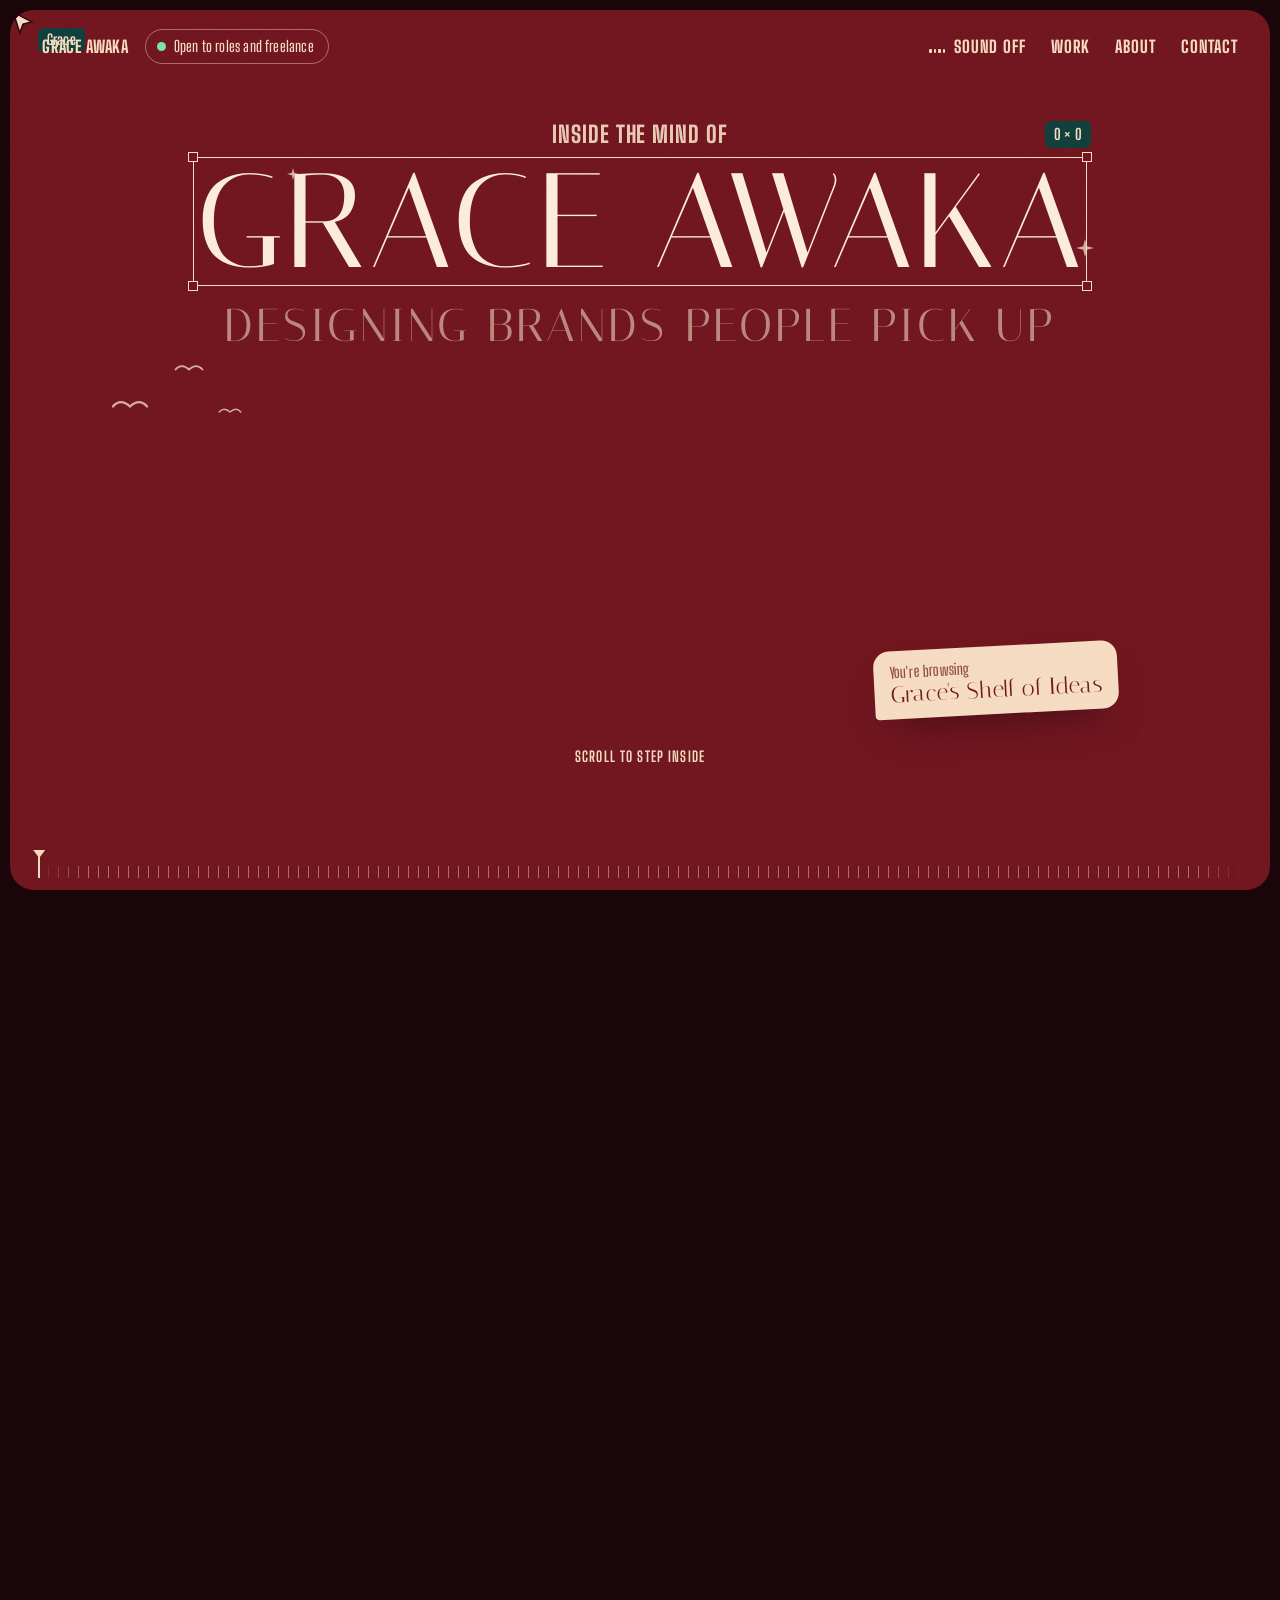
==== index.html @ bd74abb1 "Add portfolio site" ====
<!DOCTYPE html>
<html lang="en">
<head>
  <meta charset="utf-8">
  <meta name="viewport" content="width=device-width, initial-scale=1">
  <title>Inside the mind of Grace Awaka | Brand & Packaging Designer, Nairobi</title>
  <meta name="description" content="Grace Awaka is a Nairobi-based brand and communications designer making packaging, campaigns and brand systems for FMCG brands across Africa.">
  <meta property="og:title" content="Inside the mind of Grace Awaka">
  <meta property="og:description" content="Brand and packaging designer in Nairobi. Step inside.">
  <meta property="og:image" content="https://framerusercontent.com/images/nToqo86CpaT30ANDvFVBVNams.png">
  <meta name="twitter:card" content="summary_large_image">
  <meta name="theme-color" content="#6C151E">
  <link rel="icon" href="assets/favicon.svg" type="image/svg+xml">
  <link rel="preload" href="assets/fonts/italiana.woff2" as="font" type="font/woff2" crossorigin>
  <link rel="preload" href="assets/fonts/big-shoulders.woff2" as="font" type="font/woff2" crossorigin>
  <link rel="stylesheet" href="css/fonts.css">
  <link rel="stylesheet" href="css/lucid.css">
</head>
<body>
<a class="skip" href="#s-contact">Skip to contact</a>

<!-- ============ HEADER ============ -->
<header class="top" id="top">
  <div class="brand"><span class="who">Grace Awaka</span><span class="status"><i aria-hidden="true"></i>Open to roles and freelance</span></div>
  <nav class="nav" aria-label="Sections">
    <button class="sound" id="sound" aria-pressed="false" aria-label="Turn background music on">
      <span class="bars" aria-hidden="true"><i></i><i></i><i></i><i></i></span><span class="sound-label">Sound off</span>
    </button>
    <button data-go="work">Work</button>
    <button data-go="about">About</button>
    <button data-go="contact">Contact</button>
  </nav>
</header>

<!-- ============ STAGE: every scene is a layer ============ -->
<main class="stage" id="stage">

  <!-- HERO -->
  <section class="layer" id="s-hero" data-scene="hero" aria-label="Introduction">
    <div class="doodles" aria-hidden="true">
      <svg class="dd bird b1" viewBox="0 0 40 14"><path d="M2 10 Q10 1 20 10 Q30 1 38 10"/></svg>
      <svg class="dd bird b2" viewBox="0 0 40 14"><path d="M2 10 Q10 1 20 10 Q30 1 38 10"/></svg>
      <svg class="dd bird b3" viewBox="0 0 40 14"><path d="M2 10 Q10 1 20 10 Q30 1 38 10"/></svg>
      <svg class="dd star s1" viewBox="0 0 20 20"><path d="M10 0 L12 8 L20 10 L12 12 L10 20 L8 12 L0 10 L8 8Z"/></svg>
      <svg class="dd star s2" viewBox="0 0 20 20"><path d="M10 0 L12 8 L20 10 L12 12 L10 20 L8 12 L0 10 L8 8Z"/></svg>
    </div>
    <div class="hero-top">
      <p class="kicker amp">Inside the mind of</p>
      <div class="name-wrap" id="nameWrap">
        <h1 class="name"><span>Grace</span> <span>Awaka</span></h1>
        <div class="sel" aria-hidden="true"><span></span><span></span><span></span><span></span></div>
        <em class="dim" id="dim" aria-hidden="true">0 × 0</em>
      </div>
      <p class="phrase"><span>Designing brands</span> <span>people pick up</span></p>
    </div>
    <div class="me" id="me" aria-hidden="true"></div>
    <div class="cursor" id="fakeCursor" aria-hidden="true">
      <svg viewBox="0 0 24 24"><path d="M3 2 L20 11 L12 13 L9 21 Z"/></svg><b>Grace</b>
    </div>
    <div class="aisle" aria-hidden="true">
      <small>You're browsing</small><b>Grace's Shelf of Ideas</b>
    </div>
    <div class="hint" aria-hidden="true"><span>Scroll to step inside</span><span class="line"></span></div>
  </section>

  <!-- HELLO -->
  <section class="layer" id="s-hello" data-scene="hello" aria-label="Hello">
    <div class="doodles" aria-hidden="true">
      <svg class="dd sq q1" viewBox="0 0 60 20"><path d="M2 10 C12 0, 18 20, 30 10 S48 0, 58 10"/></svg>
      <svg class="dd sq q2" viewBox="0 0 60 20"><path d="M2 10 C12 0, 18 20, 30 10 S48 0, 58 10"/></svg>
      <svg class="dd star s3" viewBox="0 0 20 20"><path d="M10 0 L12 8 L20 10 L12 12 L10 20 L8 12 L0 10 L8 8Z"/></svg>
      <svg class="dd circ dc1" viewBox="0 0 20 20"><circle cx="10" cy="10" r="8"/></svg>
      <svg class="dd circ dc2" viewBox="0 0 20 20"><circle cx="10" cy="10" r="8"/></svg>
    </div>
    <h2 class="hi-line amp">Hi, I'm Grace.</h2>
    <p class="cap">Six years making brands that live on shelves and screens. Right now I'm Brand &amp; Communications Designer at HACO Industries in Nairobi, looking after Amara, Miadi, SoSoft, ACE and Ashanti-Q.</p>
  </section>

  <!-- SYSTEMS -->
  <section class="layer" id="s-systems" data-scene="systems" aria-label="What I build">
    <div class="sys">
      <p class="sys-small amp">I build</p>
      <h2 class="sys-word">brands.</h2>
      <div class="kit" aria-hidden="true">
        <div class="pack">
          <svg viewBox="0 0 160 260" class="bottle">
            <rect x="62" y="6" width="56" height="12" rx="6"/><rect x="70" y="16" width="20" height="26" rx="3"/>
            <path d="M58 40 h44 c0 14 34 18 34 46 v140 a24 24 0 0 1 -24 24 h-64 a24 24 0 0 1 -24 -24 v-140 c0 -28 34 -32 34 -46z"/>
          </svg>
          <div class="label"><em class="tag">Label / Front</em><span class="bar a"></span><span class="bar b"></span><span class="btn">Pick me up</span></div>
        </div>
        <span class="sw"></span><span class="sw"></span><span class="sw"></span><span class="sw"></span><span class="sw"></span>
      </div>
      <p class="cap">Labels become packs. Packs become shelves. Shelves become brands people trust without thinking twice.</p>
    </div>
  </section>

  <!-- BELIEFS -->
  <section class="layer" id="s-beliefs" data-scene="beliefs" aria-label="What I believe">
    <div class="bl-scene bl-a">
      <h2 class="bl-years">6+ years.</h2>
      <p class="bl-hands amp">Still curious. Still making.</p>
    </div>
    <div class="bl-scene bl-b">
      <div class="bl-inner">
        <h3 class="words">I design packs that win the shelf in three seconds.</h3>
        <p>From the first sketch on a dieline to a product in a buyer's hand. I've led renovations and launches across Amara, Miadi, SoSoft, ACE and Ashanti-Q.</p>
      </div>
    </div>
    <div class="bl-scene bl-b">
      <div class="bl-inner">
        <h3 class="words">My work lives where creative meets commerce.</h3>
        <p>A pack has to look good, pass regulatory checks, print right and sell. I like that pressure. It makes the work honest.</p>
      </div>
    </div>
    <div class="bl-scene bl-b">
      <div class="bl-inner">
        <h3 class="words">I design for the shelf and the scroll.</h3>
        <p>The same idea has to work on a bottle, a billboard and a 9:16 reel. I plan for all three from day one.</p>
      </div>
    </div>
    <div class="bl-scene bl-b">
      <div class="bl-inner">
        <h3 class="words">These days I'm also in the data.</h3>
        <p>Meta Ads, Google Analytics, Search Console. One launch passed 2.5 million views, and it taught me to design with the numbers, not after them.</p>
        <p class="bl-kick amp">I'd rather be on the shelf than in the drafts.</p>
      </div>
    </div>
    <div class="bl-scene bl-c">
      <p class="c1">I don't believe in pretty work that doesn't sell.</p>
      <p class="c2 amp">That's what I make. That's what I lead.</p>
      <p class="c3">Got a brand that needs to fly off the shelf? <button class="link" data-go="contact">Let's talk.</button></p>
    </div>
  </section>

  <!-- BASED -->
  <section class="layer" id="s-based" data-scene="based" aria-label="Based in Nairobi">
    <div class="based">
      <h2 class="based-text amp">Based in Nairobi.</h2>
      <div class="skyline" aria-hidden="true"></div>
      <div class="road" aria-hidden="true"></div>
      <div class="matatu" id="matatu" aria-hidden="true"></div>
      <p class="cap">Kenyan at heart, Nairobi by address. When I'm not designing, you'll find me chasing ocean sunrises, wandering galleries or two books deep.</p>
    </div>
  </section>

  <!-- WORK -->
  <section class="layer work" id="s-work" data-scene="work" aria-label="Selected work">
    <div class="track" id="track">
      <div class="work-head">
        <h2 class="amp">Selected work</h2>
        <p>Packs, launches and identities I've designed, shaped and shipped, for brands people buy every day.</p>
        <p class="work-more"><a href="work.html">See all projects</a></p>
      </div>
      <!-- cards are filled from js/data.js -->
    </div>
  </section>

  <!-- ABOUT -->
  <section class="layer" id="s-about" data-scene="about" aria-label="About">
    <div class="about-inner">
      <h2 class="st"><span>I care about the details</span><span>that make a brand</span><span>feel like itself.</span></h2>
      <p class="about-sub">The dielines, the colour proofs, the regulatory small print, the half-second in a launch reel. That's where trust gets built.</p>
      <dl class="facts">
        <div><dt>Now</dt><dd>Brand &amp; Communications Designer, HACO Industries Kenya</dd></div>
        <div><dt>Also</dt><dd>Freelance brand, packaging and social design</dd></div>
        <div><dt>Experience</dt><dd>6+ years across packaging, campaigns, identity and digital</dd></div>
      </dl>
      <div class="tools" id="tools"></div>
      <div class="more">
        <a class="pill" href="about.html">More about me</a>
        <a class="pill ghost" href="assets/Grace_Awaka_Resume.pdf" download>Download CV</a>
      </div>
    </div>
  </section>

  <!-- CONTACT -->
  <section class="layer" id="s-contact" data-scene="contact" aria-label="Contact">
    <div class="contact">
      <h2 class="amp">Let's make something people reach for.</h2>
      <div class="links">
        <span class="mail-wrap">
          <a id="mail" href="mailto:otsimigrace@gmail.com">otsimigrace@gmail.com</a>
          <button class="copy" id="copy" aria-label="Copy email address">Copy</button>
        </span>
        <a href="https://www.linkedin.com/in/grace-awaka-25556112a/" target="_blank" rel="noopener">LinkedIn</a>
        <a href="https://www.behance.net/Awakagrace" target="_blank" rel="noopener">Behance</a>
        <a href="https://www.instagram.com/designs_by_awaka" target="_blank" rel="noopener">Instagram</a>
        <a href="assets/Grace_Awaka_Resume.pdf" download>Resume</a>
      </div>
      <a class="pill" href="contact.html">Start a project</a>
      <p class="foot">© <span id="yr">2026</span> Grace Awaka. Designed and built in Nairobi.</p>
    </div>
  </section>
</main>

<!-- ruler / timeline -->
<div class="ruler" id="ruler" aria-hidden="true">
  <div class="ticks"></div>
  <div class="head" id="head"></div>
</div>

<div class="spacer" id="spacer" aria-hidden="true"></div>
<div class="grain" aria-hidden="true"></div>

<script src="js/data.js"></script>
<script src="js/vendor/gsap.min.js"></script>
<script src="js/vendor/ScrollTrigger.min.js"></script>
<script src="js/vendor/ScrollToPlugin.min.js"></script>
<script src="js/vendor/lenis.min.js"></script>
<script src="js/lucid.js"></script>
</body>
</html>
---- css/fonts.css ----
/* Self-hosted fonts */
@font-face { font-family: "Italiana"; src: url(../assets/fonts/italiana.woff2) format("woff2"); font-weight: 400; font-display: swap; }
@font-face { font-family: "Big Shoulders"; src: url(../assets/fonts/big-shoulders.woff2) format("woff2-variations"); font-weight: 100 900; font-display: swap; }
@font-face { font-family: "DM Mono"; src: url(../assets/fonts/dm-mono-400.woff2) format("woff2"); font-weight: 400 500; font-display: swap; }
---- css/lucid.css ----
/* ==========================================================
   Grace Awaka: "Inside the mind of" scroll journey
   Palette: Bordo #6C151E · Green #0F3D3A · Cream #F5DABF
   ========================================================== */
:root {
  --bordo: #6C151E;
  --bordo-deep: #4A0E14;
  --bordo-ink: #2A070B;
  --green: #0F3D3A;
  --green-deep: #0A2B29;
  --cream: #F5DABF;
  --cream-2: #FBEBDA;
  --frame: #1A0508;
  --fg: var(--cream);
  --bg: var(--bordo);
  --display: "Italiana", "Didot", serif;
  --ui: "Big Shoulders", "Arial Narrow", sans-serif;
  --pad: clamp(16px, 2.2vw, 32px);
  --ease: cubic-bezier(.34, 1.56, .64, 1);
}
*, *::before, *::after { box-sizing: border-box; }
html { background: var(--frame); -webkit-text-size-adjust: 100%; }
html.lenis, html.lenis body { height: auto; }
.lenis.lenis-smooth { scroll-behavior: auto !important; }
body { margin: 0; color: var(--fg); font-family: var(--ui); font-size: 1.15rem; line-height: 1.4; letter-spacing: .01em; -webkit-font-smoothing: antialiased; }
a { color: inherit; }
button { font: inherit; color: inherit; background: none; border: 0; cursor: pointer; padding: 0; }
img, svg { display: block; max-width: 100%; }
:focus-visible { outline: 3px solid var(--cream); outline-offset: 3px; border-radius: 6px; }
.skip { position: fixed; left: 1rem; top: -4rem; z-index: 300; background: var(--cream); color: var(--bordo); padding: .6rem 1rem; border-radius: 99px; font-weight: 700; }
.skip:focus { top: 1rem; }

/* ---------- stage ---------- */
.stage {
  position: fixed; inset: 10px; border-radius: 24px; overflow: hidden; background: var(--bg); color: var(--fg); z-index: 1;
  transition: none;
}
.spacer { height: 2000vh; } /* set exactly by JS */
.layer { position: absolute; inset: 0; display: flex; flex-direction: column; align-items: center; justify-content: center; padding: 7rem var(--pad) 6rem; visibility: hidden; opacity: 0; }
#s-hero { visibility: visible; opacity: 1; justify-content: flex-start; padding-top: clamp(5.5rem, 12vh, 8rem); }
.grain {
  position: fixed; inset: 10px; border-radius: 24px; z-index: 50; pointer-events: none; opacity: .22; mix-blend-mode: overlay;
  background-image: url("data:image/svg+xml,%3Csvg xmlns='http://www.w3.org/2000/svg' width='180' height='180'%3E%3Cfilter id='n'%3E%3CfeTurbulence type='fractalNoise' baseFrequency='.9' numOctaves='3' stitchTiles='stitch'/%3E%3C/filter%3E%3Crect width='100%25' height='100%25' filter='url(%23n)'/%3E%3C/svg%3E");
}

/* ---------- header ---------- */
.top { position: fixed; top: 10px; left: 10px; right: 10px; z-index: 60; display: flex; justify-content: space-between; align-items: center; padding: 1.2rem calc(var(--pad) + 4px); color: var(--fg); pointer-events: none; }
.top > * { pointer-events: auto; }
.brand { display: flex; align-items: center; gap: 1rem; }
.who { font-weight: 800; text-transform: uppercase; letter-spacing: .04em; font-size: 1.05rem; }
.status { display: inline-flex; align-items: center; gap: .5rem; border: 1.5px solid color-mix(in srgb, currentColor 45%, transparent); border-radius: 99px; padding: .35rem .9rem .35rem .7rem; font-weight: 600; font-size: .95rem; }
.status i { width: 9px; height: 9px; border-radius: 50%; background: #7BE3A5; box-shadow: 0 0 0 0 rgba(123,227,165,.7); animation: ping 2.2s infinite; }
@keyframes ping { 70% { box-shadow: 0 0 0 9px rgba(123,227,165,0); } 100% { box-shadow: 0 0 0 0 rgba(123,227,165,0); } }
.nav { display: flex; align-items: center; gap: clamp(.9rem, 2vw, 2rem); }
.nav button { font-weight: 800; text-transform: uppercase; letter-spacing: .05em; font-size: 1.05rem; position: relative; }
.nav button[data-go]::after { content: ""; position: absolute; left: 0; right: 0; bottom: -3px; height: 2px; background: currentColor; transform: scaleX(0); transform-origin: right; transition: transform .35s; }
.nav button[data-go]:hover::after { transform: scaleX(1); transform-origin: left; }
.sound { display: inline-flex; align-items: center; gap: .55rem; }
.bars { display: inline-flex; align-items: flex-end; gap: 2px; height: 14px; }
.bars i { width: 2.5px; height: 4px; background: currentColor; border-radius: 1px; }
.sound[aria-pressed="true"] .bars i { animation: eq 1s ease-in-out infinite alternate; }
.bars i:nth-child(2) { animation-delay: -.3s !important; } .bars i:nth-child(3) { animation-delay: -.6s !important; } .bars i:nth-child(4) { animation-delay: -.15s !important; }
@keyframes eq { from { height: 3px; } to { height: 14px; } }

/* ---------- playful type ("amp") ---------- */
.amp .w { display: inline-block; white-space: nowrap; }
.amp .ch { display: inline-block; }
.amp .ch.s { transform: translateY(.06em) scale(.78); }
.amp .ch.u { transform: translateY(-.14em) rotate(-4deg); }
.amp .ch.i { font-style: italic; transform: skewX(-8deg); }

/* ---------- doodles ---------- */
.doodles { position: absolute; inset: 0; pointer-events: none; }
.dd { position: absolute; fill: none; stroke: currentColor; stroke-width: 2.4; stroke-linecap: round; opacity: .75; }
.dd.star { fill: currentColor; stroke: none; width: 18px; }
.dd.bird { width: 38px; } .dd.sq { width: 70px; } .dd.circ { width: 16px; }
.b1 { left: 8%; top: 44%; } .b2 { left: 13%; top: 40%; width: 30px !important; } .b3 { left: 16.5%; top: 45%; width: 24px !important; }
.s1 { right: 14%; top: 26%; } .s2 { left: 22%; top: 18%; width: 12px !important; }
.q1 { left: 12%; top: 22%; } .q2 { right: 10%; bottom: 24%; transform: rotate(160deg); }
.s3 { right: 22%; top: 18%; } .dc1 { left: 20%; bottom: 22%; } .dc2 { right: 18%; top: 40%; width: 10px !important; }

/* ---------- HERO ---------- */
.hero-top { text-align: center; position: relative; z-index: 3; display: flex; flex-direction: column; align-items: center; }
.kicker { font-family: var(--ui); font-weight: 800; text-transform: uppercase; font-size: clamp(1.1rem, 1.8vw, 1.7rem); letter-spacing: .04em; margin: 0 0 .4rem; color: var(--cream); opacity: .9; }
.name-wrap { position: relative; padding: .05em .12em; }
.name { margin: 0; font-family: var(--display); font-weight: 400; font-size: clamp(3.6rem, 10.5vw, 11rem); line-height: .95; letter-spacing: .02em; text-transform: uppercase; color: var(--cream-2); white-space: nowrap; }
.sel { position: absolute; inset: 0; border: 1.5px solid var(--cream); pointer-events: none; }
.sel span { position: absolute; width: 10px; height: 10px; background: var(--bordo); border: 1.5px solid var(--cream); }
.sel span:nth-child(1) { left: -6px; top: -6px; } .sel span:nth-child(2) { right: -6px; top: -6px; }
.sel span:nth-child(3) { left: -6px; bottom: -6px; } .sel span:nth-child(4) { right: -6px; bottom: -6px; }
.dim { position: absolute; right: -4px; top: -2.2rem; font-style: normal; font-family: var(--ui); font-weight: 700; font-size: .95rem; background: var(--green); color: var(--cream); padding: .15rem .55rem; border-radius: 6px; white-space: nowrap; font-variant-numeric: tabular-nums; }
.phrase { margin: .5rem 0 0; font-family: var(--display); text-transform: uppercase; font-size: clamp(1.6rem, 3.6vw, 3.4rem); letter-spacing: .06em; color: var(--cream); opacity: .55; display: flex; gap: .4em; flex-wrap: wrap; justify-content: center; }
.me { position: absolute; left: 50%; bottom: -7%; width: min(64vh, 620px); transform: translateX(-50%); z-index: 2; }
.me svg { width: 100%; height: auto; overflow: visible; }
.me .eye .pupil { transition: transform .12s linear; }
.cursor { position: absolute; left: 0; top: 0; z-index: 6; pointer-events: none; display: flex; align-items: flex-start; gap: 2px; color: var(--cream); }
.cursor svg { width: 26px; height: 26px; fill: var(--cream); stroke: var(--bordo-ink); stroke-width: 1.4; }
.cursor b { margin-top: 18px; background: var(--green); color: var(--cream); font-size: .9rem; padding: .1rem .55rem; border-radius: 5px 5px 5px 0; }
.aisle { position: absolute; left: calc(50% + min(26vh, 250px)); bottom: 20%; z-index: 4; display: flex; flex-direction: column; background: var(--cream); color: var(--bordo); padding: .7rem 1rem .8rem; border-radius: 16px 16px 16px 4px; transform: rotate(-3deg); box-shadow: 0 20px 40px -20px rgba(0,0,0,.5); }
.aisle small { font-weight: 600; font-size: .95rem; opacity: .75; }
.aisle b { font-family: var(--display); font-weight: 400; font-size: clamp(1.2rem, 1.8vw, 1.7rem); line-height: 1; }
.hint { position: absolute; left: 50%; bottom: 4.6rem; transform: translateX(-50%); z-index: 5; display: flex; flex-direction: column; align-items: center; gap: .6rem; font-weight: 700; text-transform: uppercase; letter-spacing: .08em; font-size: .9rem; }
.hint .line { width: 2px; height: 40px; background: linear-gradient(var(--cream), transparent); animation: drip 1.8s ease-in-out infinite; transform-origin: top; }
@keyframes drip { 0% { transform: scaleY(0); } 50% { transform: scaleY(1); } 100% { transform: scaleY(1); opacity: 0; } }

/* ---------- HELLO ---------- */
.hi-line { font-family: var(--display); font-weight: 400; font-size: clamp(3.4rem, 11vw, 11.5rem); line-height: 1; margin: 0; text-align: center; color: var(--cream-2); }
.cap { max-width: 46ch; text-align: center; font-size: clamp(1.15rem, 1.5vw, 1.4rem); font-weight: 500; line-height: 1.45; margin: 1.6rem auto 0; opacity: .9; }

/* ---------- SYSTEMS ---------- */
.sys { display: grid; grid-template-columns: auto auto; grid-template-areas: "small kit" "word kit" "cap cap"; align-items: end; column-gap: clamp(2rem, 6vw, 6rem); }
.sys-small { grid-area: small; font-family: var(--ui); font-weight: 800; font-size: clamp(2rem, 4.4vw, 4.4rem); text-transform: uppercase; margin: 0; }
.sys-word { grid-area: word; font-family: var(--display); font-weight: 400; font-size: clamp(4rem, 13vw, 13rem); line-height: .9; margin: 0; }
.kit { grid-area: kit; position: relative; width: clamp(220px, 24vw, 340px); aspect-ratio: 3 / 4; }
.pack { position: absolute; inset: 0 10% 0 0; }
.bottle { width: 100%; height: 100%; }
.bottle rect { fill: var(--bordo-ink); }
.bottle path { fill: var(--bordo); stroke: var(--bordo-ink); stroke-width: 3; }
.label { position: absolute; left: 14%; right: 14%; top: 46%; height: 34%; background: var(--cream); border: 1.5px dashed var(--bordo); border-radius: 8px; padding: .7rem; display: flex; flex-direction: column; gap: .4rem; }
.label .tag { position: absolute; top: -1.6rem; left: -2px; font-style: normal; font-size: .8rem; font-weight: 700; color: var(--cream); background: var(--green); padding: .05rem .45rem; border-radius: 4px; white-space: nowrap; }
.label .bar { height: 8px; border-radius: 4px; background: var(--bordo); }
.label .bar.a { width: 80%; } .label .bar.b { width: 55%; opacity: .5; }
.label .btn { margin-top: auto; align-self: flex-start; background: var(--green); color: var(--cream); font-size: .8rem; font-weight: 700; padding: .25rem .65rem; border-radius: 99px; }
.sw { position: absolute; width: 38px; height: 38px; border-radius: 50%; right: 0; border: 2px solid var(--bordo-ink); }
.sw:nth-of-type(1) { top: 4%; background: var(--bordo); } .sw:nth-of-type(2) { top: 20%; background: var(--green); } .sw:nth-of-type(3) { top: 36%; background: var(--cream); }
.sw:nth-of-type(4) { top: 52%; background: #B8484F; } .sw:nth-of-type(5) { top: 68%; background: #2F6B62; }
.sys .cap { grid-area: cap; color: var(--bordo); }
#s-systems { color: var(--bordo); }

/* ---------- BELIEFS ---------- */
.bl-scene { position: absolute; inset: 0; display: flex; flex-direction: column; align-items: center; justify-content: center; padding: 7rem var(--pad) 6rem; text-align: center; opacity: 0; visibility: hidden; }
.bl-years { font-family: var(--display); font-weight: 400; font-size: clamp(4.4rem, 16vw, 16rem); line-height: .9; margin: 0; color: var(--cream-2); }
.bl-hands { font-weight: 800; text-transform: uppercase; font-size: clamp(1.6rem, 3.4vw, 3.2rem); margin: 1rem 0 0; }
.bl-inner { max-width: 980px; }
.bl-inner h3 { font-family: var(--display); font-weight: 400; font-size: clamp(2.4rem, 5.8vw, 5.6rem); line-height: 1.02; margin: 0; }
.bl-inner h3 .wd { display: inline-block; opacity: .15; transition: opacity .3s; margin-right: .22em; }
.bl-inner h3 .wd.on { opacity: 1; }
.bl-inner p { max-width: 48ch; margin: 1.6rem auto 0; font-size: clamp(1.15rem, 1.5vw, 1.4rem); font-weight: 500; opacity: .85; }
.bl-inner .bl-kick { font-weight: 800; text-transform: uppercase; font-size: clamp(1.3rem, 2.4vw, 2.2rem); opacity: 1; max-width: none; }
.bl-c .c1 { font-weight: 700; font-size: clamp(1.3rem, 2.2vw, 2rem); text-transform: uppercase; letter-spacing: .03em; margin: 0; opacity: .85; }
.bl-c .c2 { width: 100%; max-width: 1150px; font-family: var(--display); font-size: clamp(2.8rem, 7.4vw, 7.4rem); line-height: 1; margin: 1.2rem 0; color: var(--cream-2); }
.bl-c .c3 { margin: 0; font-size: 1.3rem; font-weight: 600; }
.link { text-decoration: underline; text-underline-offset: 5px; font-weight: 800; }

/* ---------- BASED ---------- */
.based { width: 100%; height: 100%; position: relative; display: flex; flex-direction: column; align-items: center; justify-content: center; }
.based-text { font-family: var(--display); font-weight: 400; font-size: clamp(3.2rem, 10vw, 10rem); line-height: 1; margin: 0 0 30vh; text-align: center; color: var(--cream-2); position: relative; z-index: 2; }
.skyline { position: absolute; left: 0; right: 0; bottom: 31%; height: 26%; opacity: .25; background: var(--cream);
  -webkit-mask: url("data:image/svg+xml,%3Csvg xmlns='http://www.w3.org/2000/svg' viewBox='0 0 1200 200' preserveAspectRatio='none'%3E%3Cpath d='M0 200V150h60v-30h40v30h50V90h30V60h20v30h30v110h40V120h60v80h30V40l20-30 20 30v160h40V100h50v100h40V130h30v-20h40v20h30v70h50V80h20V50h30v30h20v120h40v-60h60v60h50V110h30V70h40v130h30v-50h50v50h60v-80h40v80h70z'/%3E%3C/svg%3E") bottom / 100% 100% no-repeat;
          mask: url("data:image/svg+xml,%3Csvg xmlns='http://www.w3.org/2000/svg' viewBox='0 0 1200 200' preserveAspectRatio='none'%3E%3Cpath d='M0 200V150h60v-30h40v30h50V90h30V60h20v30h30v110h40V120h60v80h30V40l20-30 20 30v160h40V100h50v100h40V130h30v-20h40v20h30v70h50V80h20V50h30v30h20v120h40v-60h60v60h50V110h30V70h40v130h30v-50h50v50h60v-80h40v80h70z'/%3E%3C/svg%3E") bottom / 100% 100% no-repeat; }
.road { position: absolute; left: 0; right: 0; bottom: 24%; height: 7%; background: var(--green-deep); border-top: 3px solid var(--cream); }
.road::after { content: ""; position: absolute; left: 0; right: 0; top: 50%; height: 3px; background: repeating-linear-gradient(90deg, var(--cream) 0 40px, transparent 40px 80px); opacity: .6; }
.matatu { position: absolute; bottom: calc(24% + 7% - 14px); left: 0; width: clamp(220px, 24vw, 340px); z-index: 3; }
.based .cap { position: absolute; bottom: 9%; left: 50%; transform: translateX(-50%); margin: 0; width: min(46ch, 90%); }

/* ---------- WORK ---------- */
#s-work { color: var(--bordo); justify-content: center; align-items: flex-start; padding-left: 0; padding-right: 0; }
.track { display: flex; gap: clamp(1.4rem, 3vw, 3rem); align-items: stretch; padding: 0 var(--pad) 0 clamp(2rem, 6vw, 6rem); will-change: transform; }
.work-head { flex: 0 0 clamp(280px, 30vw, 440px); display: flex; flex-direction: column; justify-content: center; }
.work-head h2 { font-family: var(--display); font-weight: 400; font-size: clamp(3rem, 7vw, 6.6rem); line-height: .95; margin: 0; }
.work-head p { font-size: 1.3rem; font-weight: 500; margin: 1.2rem 0 0; max-width: 28ch; }
.work-more a { font-weight: 800; text-transform: uppercase; letter-spacing: .05em; text-underline-offset: 5px; }
.proj { flex: 0 0 clamp(300px, 30vw, 460px); text-decoration: none; display: flex; flex-direction: column; gap: .8rem; }
.proj .label2 { display: flex; justify-content: space-between; align-items: baseline; gap: 1rem; font-weight: 800; text-transform: uppercase; letter-spacing: .03em; font-size: 1.05rem; border-bottom: 2px solid currentColor; padding-bottom: .5rem; }
.proj .label2 em { font-style: normal; font-weight: 600; opacity: .7; text-transform: none; }
.proj .cover { aspect-ratio: 4 / 3; border-radius: 18px; overflow: hidden; background: var(--c, var(--bordo)); position: relative; }
.proj .cover img { width: 100%; height: 100%; object-fit: cover; transition: transform .8s cubic-bezier(.16,1,.3,1); }
.proj:hover .cover img { transform: scale(1.06); }
.proj .ph { position: absolute; inset: 0; display: grid; place-items: center; font-family: var(--display); font-size: 2.2rem; color: var(--cream); }
.proj h3 { font-family: var(--display); font-weight: 400; font-size: clamp(1.6rem, 2.2vw, 2.1rem); line-height: 1.05; margin: .2rem 0 0; }
.proj p { margin: 0; font-weight: 500; opacity: .8; font-size: 1.08rem; }

/* ---------- ABOUT ---------- */
.about-inner { max-width: 1000px; text-align: center; display: flex; flex-direction: column; align-items: center; }
.st { font-family: var(--display); font-weight: 400; font-size: clamp(2.4rem, 5.6vw, 5.4rem); line-height: 1.02; margin: 0; }
.st span { display: block; }
.about-sub { max-width: 52ch; font-size: 1.25rem; font-weight: 500; margin: 1.4rem 0 2rem; opacity: .9; }
.facts { display: grid; grid-template-columns: repeat(3, 1fr); gap: 1rem; margin: 0 0 1.8rem; width: 100%; text-align: left; }
.facts div { border-top: 2px solid currentColor; padding-top: .7rem; }
.facts dt { font-weight: 800; text-transform: uppercase; letter-spacing: .05em; font-size: .95rem; opacity: .75; }
.facts dd { margin: .2rem 0 0; font-weight: 600; font-size: 1.15rem; }
.tools { display: flex; flex-wrap: wrap; gap: .45rem; justify-content: center; margin-bottom: 1.8rem; }
.tools span { border: 1.5px solid currentColor; border-radius: 99px; padding: .25rem .8rem; font-weight: 700; font-size: 1rem; transition: background .2s, color .2s; }
.tools span:hover { background: var(--cream); color: var(--bordo); }
.more { display: flex; gap: .8rem; flex-wrap: wrap; justify-content: center; }
.pill { display: inline-flex; align-items: center; gap: .5rem; background: var(--cream); color: var(--bordo); text-decoration: none; font-weight: 800; text-transform: uppercase; letter-spacing: .05em; padding: .9rem 1.5rem; border-radius: 99px; transition: transform .35s var(--ease); }
.pill:hover { transform: translateY(-3px) rotate(-2deg); }
.pill.ghost { background: transparent; color: var(--cream); box-shadow: inset 0 0 0 2px var(--cream); }

/* ---------- CONTACT ---------- */
.contact { text-align: center; display: flex; flex-direction: column; align-items: center; gap: 2rem; }
.contact h2 { width: 100%; font-family: var(--display); font-weight: 400; font-size: clamp(3rem, 8.4vw, 8.4rem); line-height: .98; margin: 0; max-width: 14ch; color: var(--cream-2); }
.links { display: flex; flex-wrap: wrap; gap: .6rem 1.6rem; justify-content: center; align-items: center; font-weight: 800; text-transform: uppercase; letter-spacing: .05em; font-size: 1.15rem; }
.links a { text-underline-offset: 5px; }
.links a:hover { color: #fff; }
.mail-wrap { display: inline-flex; gap: .6rem; align-items: center; text-transform: none; letter-spacing: 0; font-size: 1.4rem; }
.copy { border: 1.5px solid currentColor; border-radius: 99px; padding: .15rem .7rem; font-weight: 700; font-size: .9rem; text-transform: uppercase; }
.copy.done { background: var(--cream); color: var(--bordo); }
.foot { margin: 0; opacity: .6; font-weight: 500; }

/* ---------- ruler ---------- */
.ruler { position: fixed; left: calc(10px + var(--pad)); right: calc(10px + var(--pad)); bottom: 22px; height: 44px; z-index: 55; color: var(--fg); }
.ruler .ticks { position: absolute; left: 0; right: 0; bottom: 0; height: 12px; background: repeating-linear-gradient(90deg, currentColor 0 1px, transparent 1px 10px); opacity: .45;
  -webkit-mask: linear-gradient(90deg, transparent, #000 4%, #000 96%, transparent); mask: linear-gradient(90deg, transparent, #000 4%, #000 96%, transparent); }
.ruler .head { position: absolute; bottom: 0; width: 2px; height: 22px; background: currentColor; left: 0; }
.ruler .head::before { content: ""; position: absolute; top: -6px; left: -5px; width: 12px; height: 8px; background: currentColor; clip-path: polygon(0 0, 100% 0, 50% 100%); }
.ruler button { position: absolute; bottom: 16px; transform: translateX(-50%); font-weight: 800; text-transform: uppercase; letter-spacing: .06em; font-size: .78rem; opacity: .65; transition: opacity .2s; white-space: nowrap; }
.ruler button:hover, .ruler button.on { opacity: 1; }

/* ---------- small screens / reduced motion: simple stacked flow ---------- */
html.flow .stage { position: relative; inset: auto; border-radius: 0; overflow: visible; background: none; }
html.flow .spacer, html.flow .ruler { display: none; }
html.flow .grain { position: fixed; inset: 0; border-radius: 0; }
html.flow .layer { position: relative; inset: auto; visibility: visible; opacity: 1; min-height: 100svh; background: var(--lbg); color: var(--lfg); overflow-x: hidden; }
html.flow body { overflow-x: hidden; }
html.flow .bl-scene { position: relative; inset: auto; visibility: visible; opacity: 1; min-height: 70svh; }
html.flow .bl-inner h3 .wd { opacity: 1; }
html.flow #s-work { overflow-x: auto; scroll-snap-type: x mandatory; align-items: center; }
html.flow .proj, html.flow .work-head { scroll-snap-align: start; }
html.flow .top { position: absolute; top: 0; left: 0; right: 0; }
html.flow .me { position: relative; left: auto; bottom: auto; transform: none; width: min(92vw, 460px); margin: 2rem auto -7rem; }
html.flow #s-hero { overflow: hidden; }
html.flow .aisle { position: relative; left: auto; bottom: auto; margin: 0 auto; z-index: 7; }
html.flow .hint, html.flow .cursor { display: none; }
html.flow .reveal { opacity: 0; transform: translateY(30px); transition: opacity .8s, transform .8s; }
html.flow .reveal.in { opacity: 1; transform: none; }
html.flow .matatu { animation: drive 7s linear infinite; }
@keyframes drive { from { left: -40%; } to { left: 110%; } }
html.flow .based { min-height: 80svh; }
html.flow .receipt { display: none; }

@media (max-width: 820px) {
  .status { display: none; }
  .nav button[data-go] { display: none; }
  .sys { grid-template-columns: 1fr; grid-template-areas: "small" "word" "kit" "cap"; justify-items: center; text-align: center; }
  .kit { margin-top: 2rem; }
  .facts { grid-template-columns: 1fr; }
  .work-head { flex-basis: 78vw; }
  .proj { flex-basis: 78vw; }
  .name { font-size: 12.5vw; }
  .phrase { font-size: 1.3rem; }
  .dim { top: -1.9rem; font-size: .8rem; }
}
@media (prefers-reduced-motion: reduce) {
  *, *::before, *::after { animation-duration: .001ms !important; animation-iteration-count: 1 !important; transition-duration: .001ms !important; }
}
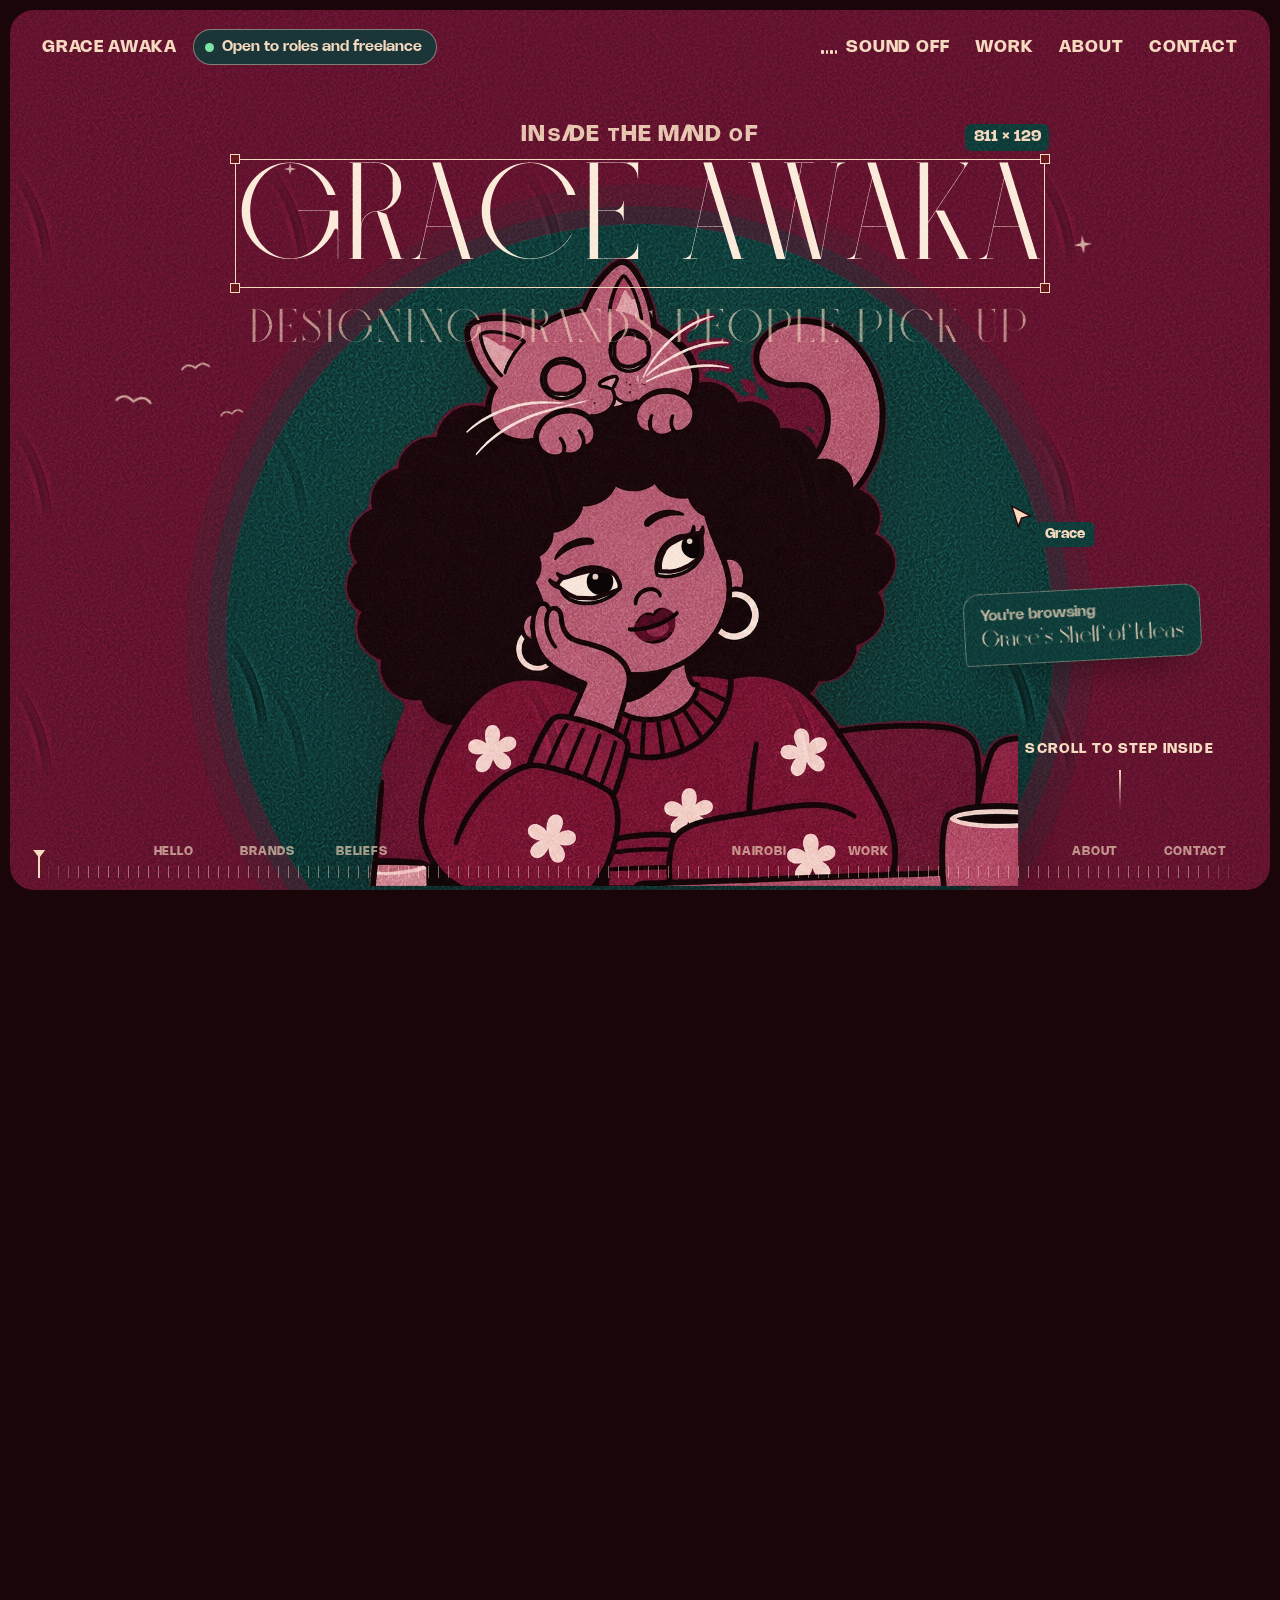
==== commit 3a892a02: "Character cutout, moving eyes, grain, Bigilla + Nohemi fonts" ====
--- a/index.html
+++ b/index.html
@@ -11,8 +11,8 @@
   <meta name="twitter:card" content="summary_large_image">
   <meta name="theme-color" content="#6C151E">
   <link rel="icon" href="assets/favicon.svg" type="image/svg+xml">
-  <link rel="preload" href="assets/fonts/italiana.woff2" as="font" type="font/woff2" crossorigin>
-  <link rel="preload" href="assets/fonts/big-shoulders.woff2" as="font" type="font/woff2" crossorigin>
+  <link rel="preload" href="assets/fonts/Bigilla.otf" as="font" type="font/otf" crossorigin>
+  <link rel="preload" href="assets/fonts/Nohemi-Regular.woff2" as="font" type="font/woff2" crossorigin>
   <link rel="stylesheet" href="css/fonts.css">
   <link rel="stylesheet" href="css/lucid.css">
 </head>
@@ -53,7 +53,8 @@
       </div>
       <p class="phrase"><span>Designing brands</span> <span>people pick up</span></p>
     </div>
-    <div class="me" id="me" aria-hidden="true"></div>
+    <div class="halo" aria-hidden="true"></div>
+    <div class="me" id="me"></div>
     <div class="cursor" id="fakeCursor" aria-hidden="true">
       <svg viewBox="0 0 24 24"><path d="M3 2 L20 11 L12 13 L9 21 Z"/></svg><b>Grace</b>
     </div>
@@ -73,6 +74,7 @@
       <svg class="dd circ dc2" viewBox="0 0 20 20"><circle cx="10" cy="10" r="8"/></svg>
     </div>
     <h2 class="hi-line amp">Hi, I'm Grace.</h2>
+    <div class="band" aria-hidden="true"><div class="band-track"><span>Amara</span><span>Miadi</span><span>SoSoft</span><span>ACE</span><span>Ashanti-Q</span><span>HACO</span><span>Amara</span><span>Miadi</span><span>SoSoft</span><span>ACE</span><span>Ashanti-Q</span><span>HACO</span></div></div>
     <p class="cap">Six years making brands that live on shelves and screens. Right now I'm Brand &amp; Communications Designer at HACO Industries in Nairobi, looking after Amara, Miadi, SoSoft, ACE and Ashanti-Q.</p>
   </section>
 
@@ -202,6 +204,7 @@
 
 <div class="spacer" id="spacer" aria-hidden="true"></div>
 <div class="grain" aria-hidden="true"></div>
+<div class="view-bubble" id="viewBubble" aria-hidden="true">View<br>case</div>
 
 <script src="js/data.js"></script>
 <script src="js/vendor/gsap.min.js"></script>
--- a/css/fonts.css
+++ b/css/fonts.css
@@ -1,4 +1,12 @@
-/* Self-hosted fonts */
-@font-face { font-family: "Italiana"; src: url(../assets/fonts/italiana.woff2) format("woff2"); font-weight: 400; font-display: swap; }
-@font-face { font-family: "Big Shoulders"; src: url(../assets/fonts/big-shoulders.woff2) format("woff2-variations"); font-weight: 100 900; font-display: swap; }
+/* Fonts
+   Bigilla (display) by Jeremie Gauthier: free for personal use; a commercial/web licence
+   is available at jeremiegauthier.gumroad.com/l/Bigilla_Typeface.
+   Nohemi (text) by Rajesh Rajput: free for personal and commercial use. */
+@font-face { font-family: "Bigilla"; src: url(../assets/fonts/Bigilla.otf) format("opentype"); font-weight: 400; font-display: swap; }
+@font-face { font-family: "Bigilla"; src: url(../assets/fonts/Bigilla-Bold.otf) format("opentype"); font-weight: 700; font-display: swap; }
+@font-face { font-family: "Nohemi"; src: url(../assets/fonts/Nohemi-Light.woff2) format("woff2"); font-weight: 300; font-display: swap; }
+@font-face { font-family: "Nohemi"; src: url(../assets/fonts/Nohemi-Regular.woff2) format("woff2"); font-weight: 400; font-display: swap; }
+@font-face { font-family: "Nohemi"; src: url(../assets/fonts/Nohemi-Medium.woff2) format("woff2"); font-weight: 500; font-display: swap; }
+@font-face { font-family: "Nohemi"; src: url(../assets/fonts/Nohemi-SemiBold.woff2) format("woff2"); font-weight: 600; font-display: swap; }
+@font-face { font-family: "Nohemi"; src: url(../assets/fonts/Nohemi-Bold.woff2) format("woff2"); font-weight: 700 900; font-display: swap; }
 @font-face { font-family: "DM Mono"; src: url(../assets/fonts/dm-mono-400.woff2) format("woff2"); font-weight: 400 500; font-display: swap; }
--- a/css/lucid.css
+++ b/css/lucid.css
@@ -12,9 +12,9 @@
   --cream-2: #FBEBDA;
   --frame: #1A0508;
   --fg: var(--cream);
-  --bg: var(--bordo);
-  --display: "Italiana", "Didot", serif;
-  --ui: "Big Shoulders", "Arial Narrow", sans-serif;
+  --bg: #64132F;
+  --display: "Bigilla", "Didot", "Bodoni 72", serif;
+  --ui: "Nohemi", "Helvetica Neue", Arial, sans-serif;
   --pad: clamp(16px, 2.2vw, 32px);
   --ease: cubic-bezier(.34, 1.56, .64, 1);
 }
@@ -22,7 +22,7 @@
 html { background: var(--frame); -webkit-text-size-adjust: 100%; }
 html.lenis, html.lenis body { height: auto; }
 .lenis.lenis-smooth { scroll-behavior: auto !important; }
-body { margin: 0; color: var(--fg); font-family: var(--ui); font-size: 1.15rem; line-height: 1.4; letter-spacing: .01em; -webkit-font-smoothing: antialiased; }
+body { margin: 0; color: var(--fg); font-family: var(--ui); font-size: 1.1rem; line-height: 1.5; letter-spacing: 0; -webkit-font-smoothing: antialiased; }
 a { color: inherit; }
 button { font: inherit; color: inherit; background: none; border: 0; cursor: pointer; padding: 0; }
 img, svg { display: block; max-width: 100%; }
@@ -39,7 +39,14 @@
 .layer { position: absolute; inset: 0; display: flex; flex-direction: column; align-items: center; justify-content: center; padding: 7rem var(--pad) 6rem; visibility: hidden; opacity: 0; }
 #s-hero { visibility: visible; opacity: 1; justify-content: flex-start; padding-top: clamp(5.5rem, 12vh, 8rem); }
 .grain {
-  position: fixed; inset: 10px; border-radius: 24px; z-index: 50; pointer-events: none; opacity: .22; mix-blend-mode: overlay;
+  position: fixed; inset: 10px; border-radius: 24px; z-index: 50; pointer-events: none; opacity: .42; mix-blend-mode: overlay;
+  background: url(../assets/images/paper-grain.png) 0 0 / 256px auto;
+}
+.grain::after {
+  content: ""; position: absolute; inset: 0; border-radius: inherit; opacity: .35; background: url(../assets/images/film-grain.png); animation: filmgrain .6s steps(3) infinite;
+}
+@keyframes filmgrain { 0% { transform: translate(0,0); } 33% { transform: translate(-30px, 20px); } 66% { transform: translate(20px, -40px); } 100% { transform: translate(0,0); } }
+.grain-old {
   background-image: url("data:image/svg+xml,%3Csvg xmlns='http://www.w3.org/2000/svg' width='180' height='180'%3E%3Cfilter id='n'%3E%3CfeTurbulence type='fractalNoise' baseFrequency='.9' numOctaves='3' stitchTiles='stitch'/%3E%3C/filter%3E%3Crect width='100%25' height='100%25' filter='url(%23n)'/%3E%3C/svg%3E");
 }
 
@@ -48,7 +55,7 @@
 .top > * { pointer-events: auto; }
 .brand { display: flex; align-items: center; gap: 1rem; }
 .who { font-weight: 800; text-transform: uppercase; letter-spacing: .04em; font-size: 1.05rem; }
-.status { display: inline-flex; align-items: center; gap: .5rem; border: 1.5px solid color-mix(in srgb, currentColor 45%, transparent); border-radius: 99px; padding: .35rem .9rem .35rem .7rem; font-weight: 600; font-size: .95rem; }
+.status { background: rgba(15, 61, 58, .85); display: inline-flex; align-items: center; gap: .5rem; border: 1.5px solid color-mix(in srgb, currentColor 45%, transparent); border-radius: 99px; padding: .35rem .9rem .35rem .7rem; font-weight: 600; font-size: .95rem; }
 .status i { width: 9px; height: 9px; border-radius: 50%; background: #7BE3A5; box-shadow: 0 0 0 0 rgba(123,227,165,.7); animation: ping 2.2s infinite; }
 @keyframes ping { 70% { box-shadow: 0 0 0 9px rgba(123,227,165,0); } 100% { box-shadow: 0 0 0 0 rgba(123,227,165,0); } }
 .nav { display: flex; align-items: center; gap: clamp(.9rem, 2vw, 2rem); }
@@ -89,17 +96,22 @@
 .sel span:nth-child(1) { left: -6px; top: -6px; } .sel span:nth-child(2) { right: -6px; top: -6px; }
 .sel span:nth-child(3) { left: -6px; bottom: -6px; } .sel span:nth-child(4) { right: -6px; bottom: -6px; }
 .dim { position: absolute; right: -4px; top: -2.2rem; font-style: normal; font-family: var(--ui); font-weight: 700; font-size: .95rem; background: var(--green); color: var(--cream); padding: .15rem .55rem; border-radius: 6px; white-space: nowrap; font-variant-numeric: tabular-nums; }
-.phrase { margin: .5rem 0 0; font-family: var(--display); text-transform: uppercase; font-size: clamp(1.6rem, 3.6vw, 3.4rem); letter-spacing: .06em; color: var(--cream); opacity: .55; display: flex; gap: .4em; flex-wrap: wrap; justify-content: center; }
-.me { position: absolute; left: 50%; bottom: -7%; width: min(64vh, 620px); transform: translateX(-50%); z-index: 2; }
-.me svg { width: 100%; height: auto; overflow: visible; }
-.me .eye .pupil { transition: transform .12s linear; }
+.phrase { margin: .5rem 0 0; font-family: var(--display); text-transform: uppercase; font-size: clamp(1.6rem, 3.6vw, 3.4rem); letter-spacing: .06em; color: var(--cream); opacity: .6; display: flex; gap: .4em; flex-wrap: wrap; justify-content: center; }
+.me { position: absolute; left: 50%; bottom: 0; height: min(70vh, 760px); aspect-ratio: 1115 / 1041; z-index: 2; --breath: 0; }
+.me-img { display: block; width: 100%; height: 100%; object-fit: contain; transform: translateY(calc(var(--breath) * -5px)); filter: drop-shadow(0 30px 40px rgba(20, 2, 6, .35)); }
+.eyes-layer, .pops-layer { position: absolute; inset: 0; width: 100%; height: 100%; overflow: visible; pointer-events: none; transform: translateY(calc(var(--breath) * -5px)); }
+.eye-v .lid { opacity: 0; }
+.eye-v.blink .lid { opacity: 1; }
+.halo { position: absolute; left: 50%; bottom: -18vh; width: min(92vh, 980px); aspect-ratio: 1; border-radius: 50%; transform: translateX(-50%); z-index: 1;
+  background: radial-gradient(circle at 50% 40%, #145049 0%, var(--green) 55%, var(--green-deep) 100%); box-shadow: 0 0 0 18px rgba(15, 61, 58, .35), 0 0 0 40px rgba(15, 61, 58, .15); }
+.halo::after { content: ""; position: absolute; inset: 0; border-radius: 50%; background: url(../assets/images/paper-grain.png); mix-blend-mode: overlay; opacity: .55; }
 .cursor { position: absolute; left: 0; top: 0; z-index: 6; pointer-events: none; display: flex; align-items: flex-start; gap: 2px; color: var(--cream); }
 .cursor svg { width: 26px; height: 26px; fill: var(--cream); stroke: var(--bordo-ink); stroke-width: 1.4; }
 .cursor b { margin-top: 18px; background: var(--green); color: var(--cream); font-size: .9rem; padding: .1rem .55rem; border-radius: 5px 5px 5px 0; }
-.aisle { position: absolute; left: calc(50% + min(26vh, 250px)); bottom: 20%; z-index: 4; display: flex; flex-direction: column; background: var(--cream); color: var(--bordo); padding: .7rem 1rem .8rem; border-radius: 16px 16px 16px 4px; transform: rotate(-3deg); box-shadow: 0 20px 40px -20px rgba(0,0,0,.5); }
+.aisle { position: absolute; left: calc(50% + min(36vh, 400px)); bottom: 26%; z-index: 4; display: flex; flex-direction: column; background: var(--green); color: var(--cream); border: 1.5px solid rgba(245,218,191,.35); padding: .7rem 1rem .8rem; border-radius: 16px 16px 16px 4px; transform: rotate(-3deg); box-shadow: 0 20px 40px -20px rgba(0,0,0,.5); }
 .aisle small { font-weight: 600; font-size: .95rem; opacity: .75; }
 .aisle b { font-family: var(--display); font-weight: 400; font-size: clamp(1.2rem, 1.8vw, 1.7rem); line-height: 1; }
-.hint { position: absolute; left: 50%; bottom: 4.6rem; transform: translateX(-50%); z-index: 5; display: flex; flex-direction: column; align-items: center; gap: .6rem; font-weight: 700; text-transform: uppercase; letter-spacing: .08em; font-size: .9rem; }
+.hint { position: absolute; right: calc(var(--pad) * 2); bottom: 5rem; z-index: 5; display: flex; flex-direction: column; align-items: center; gap: .6rem; font-weight: 700; text-transform: uppercase; letter-spacing: .08em; font-size: .9rem; }
 .hint .line { width: 2px; height: 40px; background: linear-gradient(var(--cream), transparent); animation: drip 1.8s ease-in-out infinite; transform-origin: top; }
 @keyframes drip { 0% { transform: scaleY(0); } 50% { transform: scaleY(1); } 100% { transform: scaleY(1); opacity: 0; } }
 
@@ -148,7 +160,7 @@
 .skyline { position: absolute; left: 0; right: 0; bottom: 31%; height: 26%; opacity: .25; background: var(--cream);
   -webkit-mask: url("data:image/svg+xml,%3Csvg xmlns='http://www.w3.org/2000/svg' viewBox='0 0 1200 200' preserveAspectRatio='none'%3E%3Cpath d='M0 200V150h60v-30h40v30h50V90h30V60h20v30h30v110h40V120h60v80h30V40l20-30 20 30v160h40V100h50v100h40V130h30v-20h40v20h30v70h50V80h20V50h30v30h20v120h40v-60h60v60h50V110h30V70h40v130h30v-50h50v50h60v-80h40v80h70z'/%3E%3C/svg%3E") bottom / 100% 100% no-repeat;
           mask: url("data:image/svg+xml,%3Csvg xmlns='http://www.w3.org/2000/svg' viewBox='0 0 1200 200' preserveAspectRatio='none'%3E%3Cpath d='M0 200V150h60v-30h40v30h50V90h30V60h20v30h30v110h40V120h60v80h30V40l20-30 20 30v160h40V100h50v100h40V130h30v-20h40v20h30v70h50V80h20V50h30v30h20v120h40v-60h60v60h50V110h30V70h40v130h30v-50h50v50h60v-80h40v80h70z'/%3E%3C/svg%3E") bottom / 100% 100% no-repeat; }
-.road { position: absolute; left: 0; right: 0; bottom: 24%; height: 7%; background: var(--green-deep); border-top: 3px solid var(--cream); }
+.road { position: absolute; left: 0; right: 0; bottom: 24%; height: 7%; background: var(--bordo-deep); border-top: 3px solid var(--cream); }
 .road::after { content: ""; position: absolute; left: 0; right: 0; top: 50%; height: 3px; background: repeating-linear-gradient(90deg, var(--cream) 0 40px, transparent 40px 80px); opacity: .6; }
 .matatu { position: absolute; bottom: calc(24% + 7% - 14px); left: 0; width: clamp(220px, 24vw, 340px); z-index: 3; }
 .based .cap { position: absolute; bottom: 9%; left: 50%; transform: translateX(-50%); margin: 0; width: min(46ch, 90%); }
@@ -218,9 +230,11 @@
 html.flow #s-work { overflow-x: auto; scroll-snap-type: x mandatory; align-items: center; }
 html.flow .proj, html.flow .work-head { scroll-snap-align: start; }
 html.flow .top { position: absolute; top: 0; left: 0; right: 0; }
-html.flow .me { position: relative; left: auto; bottom: auto; transform: none; width: min(92vw, 460px); margin: 2rem auto -7rem; }
+html.flow #s-hero { min-height: 0; padding-bottom: 0; }
+html.flow .pops-layer { display: none; }
+html.flow .aisle { margin-top: -5rem; margin-bottom: 1.5rem; }
 html.flow #s-hero { overflow: hidden; }
-html.flow .aisle { position: relative; left: auto; bottom: auto; margin: 0 auto; z-index: 7; }
+html.flow .aisle { position: relative; left: auto; bottom: auto; margin-left: auto; margin-right: auto; z-index: 7; }
 html.flow .hint, html.flow .cursor { display: none; }
 html.flow .reveal { opacity: 0; transform: translateY(30px); transition: opacity .8s, transform .8s; }
 html.flow .reveal.in { opacity: 1; transform: none; }
@@ -244,3 +258,34 @@
 @media (prefers-reduced-motion: reduce) {
   *, *::before, *::after { animation-duration: .001ms !important; animation-iteration-count: 1 !important; transition-duration: .001ms !important; }
 }
+
+/* ---------- green + burgundy pairings ---------- */
+#s-hello::before { content: ""; position: absolute; width: min(70vh, 720px); aspect-ratio: 1; border-radius: 50% 50% 0 0; left: 50%; bottom: 0; transform: translateX(-50%); background: var(--bordo); z-index: 0;
+  box-shadow: 0 0 0 22px rgba(108, 21, 30, .45), 0 0 0 48px rgba(108, 21, 30, .2); }
+#s-hello > :not(.band):not(.doodles) { position: relative; z-index: 1; }
+.bl-inner h3 .wd.hl { background: var(--green); padding: 0 .12em; border-radius: .12em; }
+.facts div { background: var(--green); border-top: 0; border-radius: 14px; padding: 1rem 1.1rem; }
+.tools span { background: rgba(15, 61, 58, .7); border-color: rgba(245, 218, 191, .5); }
+#s-contact::before { content: ""; position: absolute; right: -12vw; top: -20vh; width: 60vw; aspect-ratio: 1; border-radius: 50%; background: var(--green); opacity: .9; }
+#s-contact::after { content: ""; position: absolute; left: -10vw; bottom: -30vh; width: 40vw; aspect-ratio: 1; border-radius: 50%; background: var(--bordo); }
+#s-contact > * { position: relative; z-index: 1; }
+.proj:nth-child(odd) .cover { --c: var(--green) !important; }
+.proj:nth-child(even) .cover { --c: var(--bordo) !important; }
+.pill { background: var(--green); color: var(--cream); }
+.pill.ghost { background: transparent; }
+#s-work .pill, #s-systems .pill { background: var(--bordo); }
+
+/* marquee band (hello scene) */
+.band { position: absolute; left: 0; right: 0; bottom: 5.6rem; overflow: hidden; background: var(--cream); color: var(--bordo); transform: rotate(-2deg); z-index: 2; }
+.band-track { display: flex; width: max-content; animation: band 28s linear infinite; }
+.band span { font-family: var(--display); font-size: clamp(1.4rem, 2.6vw, 2.4rem); padding: .5rem 1.4rem; white-space: nowrap; display: flex; align-items: center; gap: 2.8rem; }
+.band span::after { content: "✦"; color: var(--green); font-size: .6em; }
+@keyframes band { to { transform: translateX(-50%); } }
+
+/* view bubble that follows the cursor over projects */
+.view-bubble { position: fixed; left: 0; top: 0; z-index: 70; width: 96px; height: 96px; border-radius: 50%; background: var(--green); color: var(--cream); display: grid; place-items: center; text-align: center; font-weight: 800; text-transform: uppercase; letter-spacing: .06em; font-size: .85rem; line-height: 1.1; pointer-events: none; transform: translate(-50%, -50%) scale(0); transition: transform .35s cubic-bezier(.34,1.56,.64,1); }
+.view-bubble.on { transform: translate(-50%, -50%) scale(1); }
+@media (hover: none) { .view-bubble { display: none; } }
+
+html.flow .me { position: relative; left: auto; bottom: auto; height: auto; width: 108vw; margin: 1rem -4vw 0; }
+html.flow .halo { bottom: -10vh; width: 120vw; }
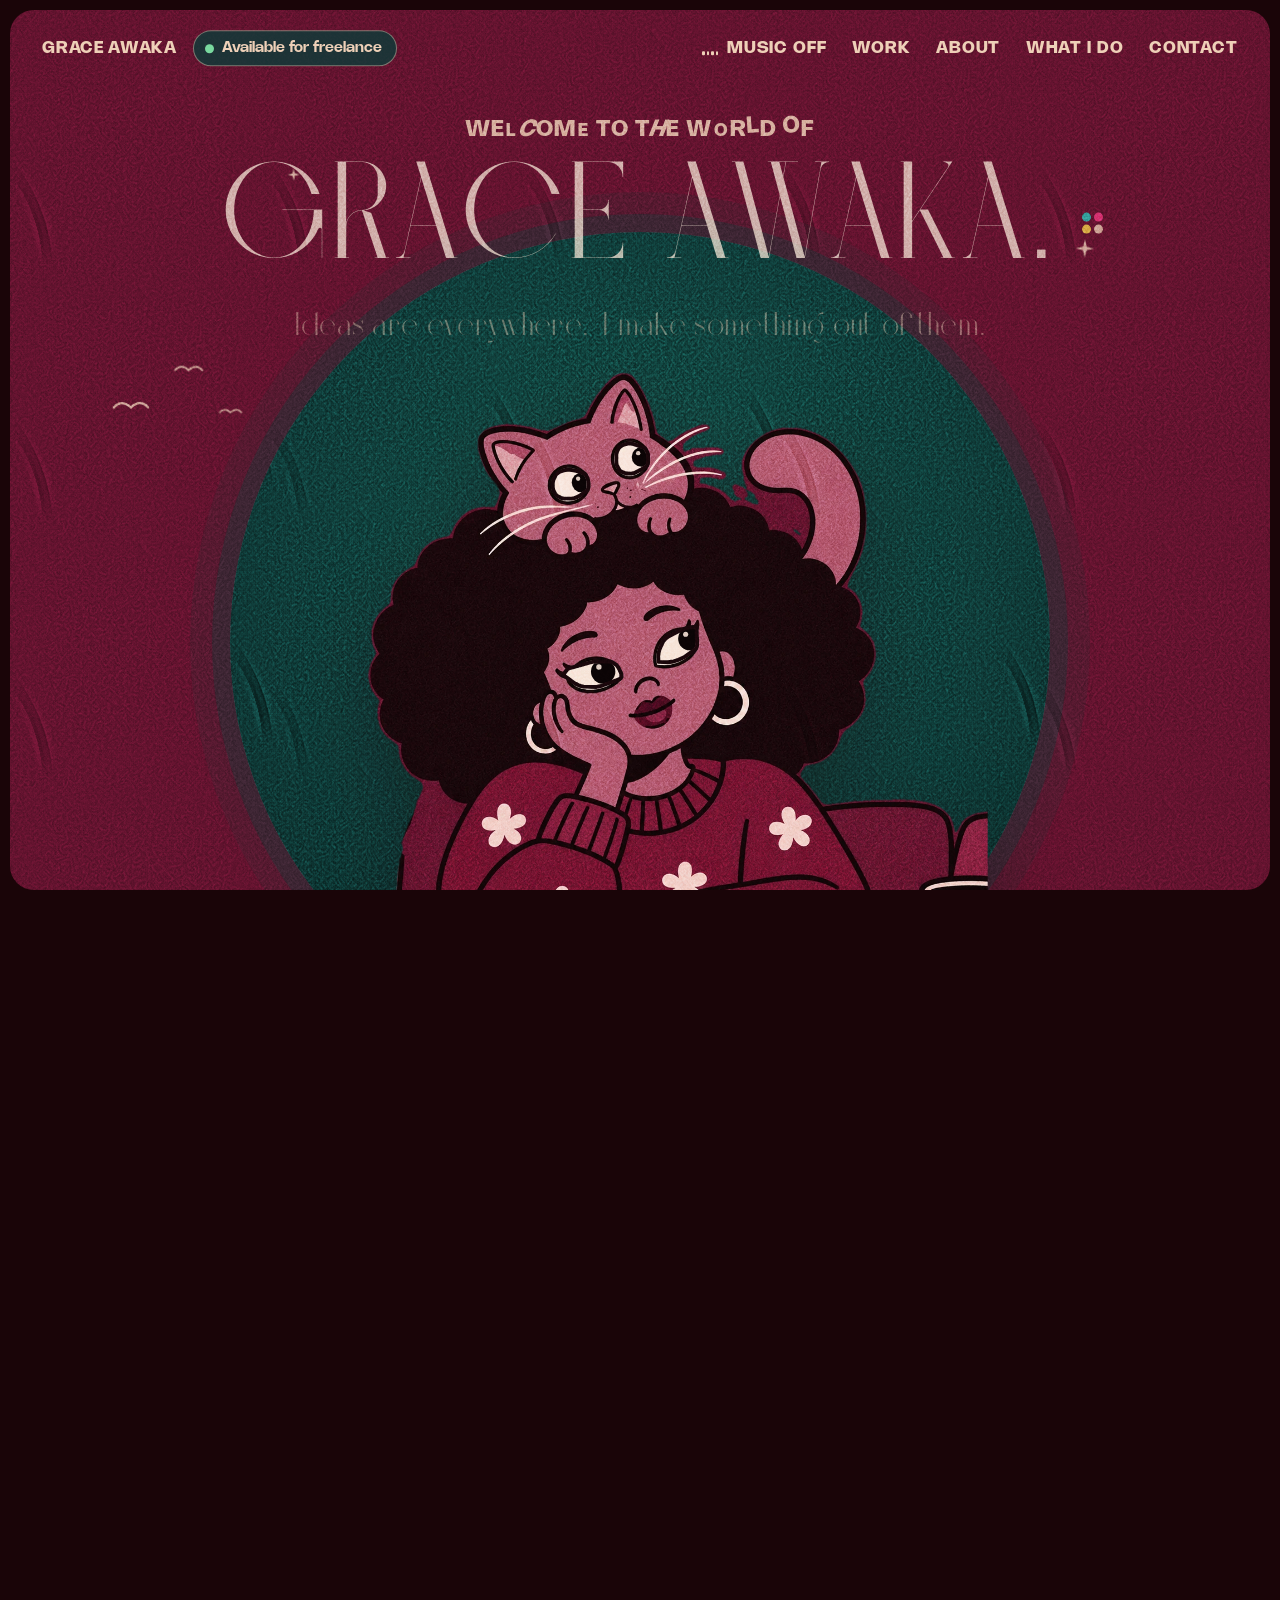
==== commit 90ce9f53: "Explorations, new copy, Githurai 45 matatu, own hero details" ====
--- a/index.html
+++ b/index.html
@@ -3,10 +3,10 @@
 <head>
   <meta charset="utf-8">
   <meta name="viewport" content="width=device-width, initial-scale=1">
-  <title>Inside the mind of Grace Awaka | Brand & Packaging Designer, Nairobi</title>
-  <meta name="description" content="Grace Awaka is a Nairobi-based brand and communications designer making packaging, campaigns and brand systems for FMCG brands across Africa.">
-  <meta property="og:title" content="Inside the mind of Grace Awaka">
-  <meta property="og:description" content="Brand and packaging designer in Nairobi. Step inside.">
+  <title>Grace Awaka | Creative, Brand &amp; Digital Communications, Nairobi</title>
+  <meta name="description" content="Grace Awaka is a Nairobi-based creative bringing together design, marketing and communications to turn ideas into meaningful visual experiences.">
+  <meta property="og:title" content="Grace Awaka: ideas are everywhere">
+  <meta property="og:description" content="Ideas are everywhere. I make something out of them.">
   <meta property="og:image" content="https://framerusercontent.com/images/nToqo86CpaT30ANDvFVBVNams.png">
   <meta name="twitter:card" content="summary_large_image">
   <meta name="theme-color" content="#6C151E">
@@ -21,13 +21,14 @@
 
 <!-- ============ HEADER ============ -->
 <header class="top" id="top">
-  <div class="brand"><span class="who">Grace Awaka</span><span class="status"><i aria-hidden="true"></i>Open to roles and freelance</span></div>
+  <div class="brand"><span class="who">Grace Awaka</span><span class="status"><i aria-hidden="true"></i>Available for freelance</span></div>
   <nav class="nav" aria-label="Sections">
     <button class="sound" id="sound" aria-pressed="false" aria-label="Turn background music on">
-      <span class="bars" aria-hidden="true"><i></i><i></i><i></i><i></i></span><span class="sound-label">Sound off</span>
+      <span class="bars" aria-hidden="true"><i></i><i></i><i></i><i></i></span><span class="sound-label">Music off</span>
     </button>
     <button data-go="work">Work</button>
-    <button data-go="about">About</button>
+    <button data-go="based">About</button>
+    <button data-go="systems">What I Do</button>
     <button data-go="contact">Contact</button>
   </nav>
 </header>
@@ -45,27 +46,29 @@
       <svg class="dd star s2" viewBox="0 0 20 20"><path d="M10 0 L12 8 L20 10 L12 12 L10 20 L8 12 L0 10 L8 8Z"/></svg>
     </div>
     <div class="hero-top">
-      <p class="kicker amp">Inside the mind of</p>
+      <p class="kicker amp">Welcome to the world of</p>
       <div class="name-wrap" id="nameWrap">
-        <h1 class="name"><span>Grace</span> <span>Awaka</span></h1>
-        <div class="sel" aria-hidden="true"><span></span><span></span><span></span><span></span></div>
-        <em class="dim" id="dim" aria-hidden="true">0 × 0</em>
-      </div>
-      <p class="phrase"><span>Designing brands</span> <span>people pick up</span></p>
+        <h1 class="name"><span>Grace</span> <span>Awaka.</span></h1>
+        <div class="crop" aria-hidden="true"><i></i><i></i><i></i><i></i></div>
+        <span class="reg" aria-hidden="true"><b></b><b></b><b></b><b></b></span>
+      </div>
+      <p class="phrase"><span>Ideas are everywhere.</span> <span>I make something out of them.</span></p>
+    </div>
+    <div class="hero-intro">
+      <p>I'm a creative professional with a thing for ideas, good design and the stories behind brands. I bring together design, marketing and communications to turn ideas into meaningful visual experiences.</p>
+      <div class="hero-btns"><button class="pill" data-go="work">Explore my work</button><button class="pill ghost" data-go="contact">Let's talk</button></div>
     </div>
     <div class="halo" aria-hidden="true"></div>
     <div class="me" id="me"></div>
-    <div class="cursor" id="fakeCursor" aria-hidden="true">
-      <svg viewBox="0 0 24 24"><path d="M3 2 L20 11 L12 13 L9 21 Z"/></svg><b>Grace</b>
-    </div>
+    <div class="stamp" aria-hidden="true"><svg viewBox="0 0 120 120"><defs><path id="stampc" d="M60 60 m-44 0 a44 44 0 1 1 88 0 a44 44 0 1 1 -88 0"/></defs><text><textPath href="#stampc">MADE IN NAIROBI ✦ BRAND · PACK · STORY ✦ </textPath></text></svg><b>254</b></div>
     <div class="aisle" aria-hidden="true">
-      <small>You're browsing</small><b>Grace's Shelf of Ideas</b>
-    </div>
-    <div class="hint" aria-hidden="true"><span>Scroll to step inside</span><span class="line"></span></div>
+      <small>A little imagination.</small><b>A lot of intention.</b>
+    </div>
+    <div class="hint" aria-hidden="true"><span>Scroll to unpack</span><span class="line"></span></div>
   </section>
 
   <!-- HELLO -->
-  <section class="layer" id="s-hello" data-scene="hello" aria-label="Hello">
+  <section class="layer" id="s-hello" data-scene="hello" aria-label="Introduction">
     <div class="doodles" aria-hidden="true">
       <svg class="dd sq q1" viewBox="0 0 60 20"><path d="M2 10 C12 0, 18 20, 30 10 S48 0, 58 10"/></svg>
       <svg class="dd sq q2" viewBox="0 0 60 20"><path d="M2 10 C12 0, 18 20, 30 10 S48 0, 58 10"/></svg>
@@ -74,75 +77,74 @@
       <svg class="dd circ dc2" viewBox="0 0 20 20"><circle cx="10" cy="10" r="8"/></svg>
     </div>
     <h2 class="hi-line amp">Hi, I'm Grace.</h2>
-    <div class="band" aria-hidden="true"><div class="band-track"><span>Amara</span><span>Miadi</span><span>SoSoft</span><span>ACE</span><span>Ashanti-Q</span><span>HACO</span><span>Amara</span><span>Miadi</span><span>SoSoft</span><span>ACE</span><span>Ashanti-Q</span><span>HACO</span></div></div>
-    <p class="cap">Six years making brands that live on shelves and screens. Right now I'm Brand &amp; Communications Designer at HACO Industries in Nairobi, looking after Amara, Miadi, SoSoft, ACE and Ashanti-Q.</p>
-  </section>
-
-  <!-- SYSTEMS -->
-  <section class="layer" id="s-systems" data-scene="systems" aria-label="What I build">
-    <div class="sys">
-      <p class="sys-small amp">I build</p>
-      <h2 class="sys-word">brands.</h2>
-      <div class="kit" aria-hidden="true">
-        <div class="pack">
-          <svg viewBox="0 0 160 260" class="bottle">
-            <rect x="62" y="6" width="56" height="12" rx="6"/><rect x="70" y="16" width="20" height="26" rx="3"/>
-            <path d="M58 40 h44 c0 14 34 18 34 46 v140 a24 24 0 0 1 -24 24 h-64 a24 24 0 0 1 -24 -24 v-140 c0 -28 34 -32 34 -46z"/>
-          </svg>
-          <div class="label"><em class="tag">Label / Front</em><span class="bar a"></span><span class="bar b"></span><span class="btn">Pick me up</span></div>
+    <div class="band" aria-hidden="true"><div class="band-track"><span>AMARA</span><span>MIADI</span><span>SO-SOFT</span><span>ACE</span><span>Ashanti-Q</span><span>HACO</span><span>AMARA</span><span>MIADI</span><span>SO-SOFT</span><span>ACE</span><span>Ashanti-Q</span><span>HACO</span></div></div>
+    <p class="cap">A creative mind with a strategic streak and an unhealthy curiosity for how things are made.</p>
+  </section>
+
+  <!-- STORY -->
+  <section class="layer" id="s-story" data-scene="story" aria-label="About my work">
+    <div class="story-grid">
+      <div class="story-num"><b>6+</b><span>years where creativity meets business</span></div>
+      <div class="story-copy">
+        <p class="story-lead">For over six years, I've been exploring the space where creativity meets business.</p>
+        <p>From building brand identities and designing packaging to developing campaigns, creating content and shaping communications, I enjoy taking an idea from that initial spark to something people can actually see, experience and connect with.</p>
+        <p>I'm currently a Brand &amp; Communications Designer at HACO Industries, Nairobi, working across a portfolio of FMCG brands including AMARA, MIADI, SO-SOFT, ACE and Ashanti-Q.</p>
+      </div>
+    </div>
+    <p class="story-kick"><span class="amp">My work moves between shelves, screens and stories.</span> <em>And honestly, I quite like it that way.</em></p>
+  </section>
+
+  <!-- WHAT I DO -->
+  <section class="layer" id="s-systems" data-scene="systems" aria-label="What I do">
+    <div class="do">
+      <p class="do-small amp">What I do</p>
+      <h2 class="do-title">I make ideas work in the real world.</h2>
+      <div class="do-grid" id="doGrid"></div>
+    </div>
+  </section>
+
+  <!-- THE WAY I THINK -->
+  <section class="layer" id="s-beliefs" data-scene="beliefs" aria-label="The way I think">
+    <div class="bl-scene bl-a">
+      <p class="bl-hands amp">The way I think</p>
+      <h2 class="bl-years">I design for more than the first impression.</h2>
+    </div>
+    <div class="bl-scene bl-b">
+      <div class="bl-inner">
+        <h3 class="words">Good design has a job to do.</h3>
+        <p>Whether it's a product label, a campaign or a social media visual, I believe creativity should have purpose. It should communicate something, solve something or make someone feel something.</p>
+      </div>
+    </div>
+    <div class="bl-scene bl-b">
+      <div class="bl-inner">
+        <h3 class="words">I think beyond the brief.</h3>
+        <p>I like understanding the bigger picture. The audience, the business objective, the production realities and the little details that can make or break an idea.</p>
+      </div>
+    </div>
+    <div class="bl-scene bl-b">
+      <div class="bl-inner">
+        <h3 class="words">I enjoy connecting the dots.</h3>
+        <p>Design doesn't exist in isolation. It connects with marketing, communication, consumer behaviour and business strategy. I enjoy bringing those disciplines together.</p>
+      </div>
+    </div>
+    <div class="bl-scene bl-b">
+      <div class="bl-inner">
+        <h3 class="words">I'm always learning, experimenting and making.</h3>
+        <p>From exploring 3D product visualisation to experimenting with AI-assisted creative workflows and digging into marketing analytics, I'm interested in what becomes possible when curiosity meets technology.</p>
+      </div>
+    </div>
+    <div class="bl-scene bl-c">
+      <p class="c1">A little more about the work</p>
+      <p class="c2 amp">From the first sketch to the final scroll.</p>
+      <div class="c-grid">
+        <div class="c-copy">
+          <p>Over the years, I've worked on brand renovations, product launches, packaging systems, digital campaigns and communications projects across different audiences and platforms.</p>
+          <p>I've seen ideas evolve from rough sketches and creative concepts into physical products, live campaigns and digital conversations.</p>
         </div>
-        <span class="sw"></span><span class="sw"></span><span class="sw"></span><span class="sw"></span><span class="sw"></span>
-      </div>
-      <p class="cap">Labels become packs. Packs become shelves. Shelves become brands people trust without thinking twice.</p>
-    </div>
-  </section>
-
-  <!-- BELIEFS -->
-  <section class="layer" id="s-beliefs" data-scene="beliefs" aria-label="What I believe">
-    <div class="bl-scene bl-a">
-      <h2 class="bl-years">6+ years.</h2>
-      <p class="bl-hands amp">Still curious. Still making.</p>
-    </div>
-    <div class="bl-scene bl-b">
-      <div class="bl-inner">
-        <h3 class="words">I design packs that win the shelf in three seconds.</h3>
-        <p>From the first sketch on a dieline to a product in a buyer's hand. I've led renovations and launches across Amara, Miadi, SoSoft, ACE and Ashanti-Q.</p>
-      </div>
-    </div>
-    <div class="bl-scene bl-b">
-      <div class="bl-inner">
-        <h3 class="words">My work lives where creative meets commerce.</h3>
-        <p>A pack has to look good, pass regulatory checks, print right and sell. I like that pressure. It makes the work honest.</p>
-      </div>
-    </div>
-    <div class="bl-scene bl-b">
-      <div class="bl-inner">
-        <h3 class="words">I design for the shelf and the scroll.</h3>
-        <p>The same idea has to work on a bottle, a billboard and a 9:16 reel. I plan for all three from day one.</p>
-      </div>
-    </div>
-    <div class="bl-scene bl-b">
-      <div class="bl-inner">
-        <h3 class="words">These days I'm also in the data.</h3>
-        <p>Meta Ads, Google Analytics, Search Console. One launch passed 2.5 million views, and it taught me to design with the numbers, not after them.</p>
-        <p class="bl-kick amp">I'd rather be on the shelf than in the drafts.</p>
-      </div>
-    </div>
-    <div class="bl-scene bl-c">
-      <p class="c1">I don't believe in pretty work that doesn't sell.</p>
-      <p class="c2 amp">That's what I make. That's what I lead.</p>
-      <p class="c3">Got a brand that needs to fly off the shelf? <button class="link" data-go="contact">Let's talk.</button></p>
-    </div>
-  </section>
-
-  <!-- BASED -->
-  <section class="layer" id="s-based" data-scene="based" aria-label="Based in Nairobi">
-    <div class="based">
-      <h2 class="based-text amp">Based in Nairobi.</h2>
-      <div class="skyline" aria-hidden="true"></div>
-      <div class="road" aria-hidden="true"></div>
-      <div class="matatu" id="matatu" aria-hidden="true"></div>
-      <p class="cap">Kenyan at heart, Nairobi by address. When I'm not designing, you'll find me chasing ocean sunrises, wandering galleries or two books deep.</p>
+        <div class="c-stat"><b>2.5M+</b><span>views on one AMARA campaign</span></div>
+      </div>
+      <p class="c3">But the numbers are only part of the story. I'm equally interested in the thinking, collaboration and creative decisions that get an idea there.</p>
+      <button class="pill" data-go="work">Explore selected projects</button>
     </div>
   </section>
 
@@ -150,28 +152,61 @@
   <section class="layer work" id="s-work" data-scene="work" aria-label="Selected work">
     <div class="track" id="track">
       <div class="work-head">
-        <h2 class="amp">Selected work</h2>
-        <p>Packs, launches and identities I've designed, shaped and shipped, for brands people buy every day.</p>
+        <p class="eyebrow">Selected work</p>
+        <h2 class="amp">A collection of ideas brought to life.</h2>
+        <p>Packaging that earns its place on the shelf. Campaigns that give brands a voice. Content that creates conversations. And visual experiments that push creative possibilities a little further.</p>
+        <p class="work-sub">Every project has a story. Here are a few of mine.</p>
         <p class="work-more"><a href="work.html">See all projects</a></p>
       </div>
       <!-- cards are filled from js/data.js -->
     </div>
   </section>
 
-  <!-- ABOUT -->
-  <section class="layer" id="s-about" data-scene="about" aria-label="About">
+  <!-- EXPLORATIONS -->
+  <section class="layer work xp" id="s-explore" data-scene="explore" aria-label="Explorations">
+    <div class="track" id="xtrack">
+      <div class="work-head">
+        <p class="eyebrow">Explorations</p>
+        <h2 class="amp">Freelance, briefs and play.</h2>
+        <p>The work I make outside the day job: freelance projects, design briefs and challenges I set myself whenever I want to explore, experiment and remember why I love this.</p>
+      </div>
+      <!-- cards are filled from js/data.js (EXPLORATIONS) -->
+    </div>
+  </section>
+
+  <!-- ABOUT: Nairobi -->
+  <section class="layer" id="s-based" data-scene="based" aria-label="About me">
+    <div class="based">
+      <p class="based-kick">About me</p>
+      <h2 class="based-text amp">Creative by nature. Strategic by curiosity.</h2>
+      <div class="skyline" aria-hidden="true"></div>
+      <div class="road" aria-hidden="true"></div>
+      <div class="matatu" id="matatu" aria-hidden="true"></div>
+      <p class="cap">I'm based in Nairobi, Kenya, where I spend my days bringing ideas to life across brands, marketing and communications.</p>
+    </div>
+  </section>
+
+  <!-- ABOUT: currently -->
+  <section class="layer" id="s-about" data-scene="about" aria-label="Currently">
     <div class="about-inner">
-      <h2 class="st"><span>I care about the details</span><span>that make a brand</span><span>feel like itself.</span></h2>
-      <p class="about-sub">The dielines, the colour proofs, the regulatory small print, the half-second in a launch reel. That's where trust gets built.</p>
-      <dl class="facts">
-        <div><dt>Now</dt><dd>Brand &amp; Communications Designer, HACO Industries Kenya</dd></div>
-        <div><dt>Also</dt><dd>Freelance brand, packaging and social design</dd></div>
-        <div><dt>Experience</dt><dd>6+ years across packaging, campaigns, identity and digital</dd></div>
-      </dl>
-      <div class="tools" id="tools"></div>
-      <div class="more">
-        <a class="pill" href="about.html">More about me</a>
-        <a class="pill ghost" href="assets/Grace_Awaka_Resume.pdf" download>Download CV</a>
+      <div class="about-copy">
+        <p>I'm naturally curious. I like understanding how things work, why people respond to certain ideas and how seemingly unrelated disciplines can come together to create something interesting.</p>
+        <p>Outside work, you'll probably find me exploring a creative rabbit hole, experimenting with a new tool, wandering through an art gallery or collecting ideas for something I haven't figured out how to make yet.</p>
+        <p class="about-big">I believe there's always something new to learn, something better to create and another way to look at a problem. <em>And I'm very much here for all of it.</em></p>
+      </div>
+      <div class="now">
+        <p class="now-h">Currently</p>
+        <dl class="facts">
+          <div><dt>Based in</dt><dd>Nairobi, Kenya</dd></div>
+          <div><dt>Currently</dt><dd>Brand &amp; Communications Designer, HACO Industries</dd></div>
+          <div><dt>Exploring</dt><dd>Creative direction, digital marketing, AI-assisted workflows, 3D visualisation and visual storytelling.</dd></div>
+          <div><dt>Also available for</dt><dd>Freelance creative, branding, packaging, digital campaigns and communications projects.</dd></div>
+          <div><dt>Experience</dt><dd>6+ years across creative design, branding, marketing and communications.</dd></div>
+        </dl>
+        <div class="more">
+          <a class="pill" href="about.html">More about me</a>
+          <a class="pill ghost" href="assets/Grace_Awaka_Resume.pdf" download>Download CV</a>
+        </div>
       </div>
     </div>
   </section>
@@ -179,7 +214,9 @@
   <!-- CONTACT -->
   <section class="layer" id="s-contact" data-scene="contact" aria-label="Contact">
     <div class="contact">
-      <h2 class="amp">Let's make something people reach for.</h2>
+      <h2 class="amp">Have an idea? Let's make something of it.</h2>
+      <p class="contact-sub">A brand to build, a campaign to bring to life, a creative challenge to solve or simply an interesting conversation to have. I'm always open to good ideas and meaningful collaborations.</p>
+      <p class="contact-kick">Let's create something worth remembering.</p>
       <div class="links">
         <span class="mail-wrap">
           <a id="mail" href="mailto:otsimigrace@gmail.com">otsimigrace@gmail.com</a>
@@ -188,7 +225,6 @@
         <a href="https://www.linkedin.com/in/grace-awaka-25556112a/" target="_blank" rel="noopener">LinkedIn</a>
         <a href="https://www.behance.net/Awakagrace" target="_blank" rel="noopener">Behance</a>
         <a href="https://www.instagram.com/designs_by_awaka" target="_blank" rel="noopener">Instagram</a>
-        <a href="assets/Grace_Awaka_Resume.pdf" download>Resume</a>
       </div>
       <a class="pill" href="contact.html">Start a project</a>
       <p class="foot">© <span id="yr">2026</span> Grace Awaka. Designed and built in Nairobi.</p>
--- a/css/lucid.css
+++ b/css/lucid.css
@@ -37,7 +37,7 @@
 }
 .spacer { height: 2000vh; } /* set exactly by JS */
 .layer { position: absolute; inset: 0; display: flex; flex-direction: column; align-items: center; justify-content: center; padding: 7rem var(--pad) 6rem; visibility: hidden; opacity: 0; }
-#s-hero { visibility: visible; opacity: 1; justify-content: flex-start; padding-top: clamp(5.5rem, 12vh, 8rem); }
+#s-hero { visibility: visible; opacity: 1; justify-content: flex-start; padding-top: clamp(4.2rem, 11vh, 8rem); }
 .grain {
   position: fixed; inset: 10px; border-radius: 24px; z-index: 50; pointer-events: none; opacity: .42; mix-blend-mode: overlay;
   background: url(../assets/images/paper-grain.png) 0 0 / 256px auto;
@@ -90,19 +90,19 @@
 .hero-top { text-align: center; position: relative; z-index: 3; display: flex; flex-direction: column; align-items: center; }
 .kicker { font-family: var(--ui); font-weight: 800; text-transform: uppercase; font-size: clamp(1.1rem, 1.8vw, 1.7rem); letter-spacing: .04em; margin: 0 0 .4rem; color: var(--cream); opacity: .9; }
 .name-wrap { position: relative; padding: .05em .12em; }
-.name { margin: 0; font-family: var(--display); font-weight: 400; font-size: clamp(3.6rem, 10.5vw, 11rem); line-height: .95; letter-spacing: .02em; text-transform: uppercase; color: var(--cream-2); white-space: nowrap; }
+.name { margin: 0; font-family: var(--display); font-weight: 400; font-size: clamp(3rem, min(10.5vw, 17vh), 11rem); line-height: .95; letter-spacing: .02em; text-transform: uppercase; color: var(--cream-2); white-space: nowrap; }
 .sel { position: absolute; inset: 0; border: 1.5px solid var(--cream); pointer-events: none; }
 .sel span { position: absolute; width: 10px; height: 10px; background: var(--bordo); border: 1.5px solid var(--cream); }
 .sel span:nth-child(1) { left: -6px; top: -6px; } .sel span:nth-child(2) { right: -6px; top: -6px; }
 .sel span:nth-child(3) { left: -6px; bottom: -6px; } .sel span:nth-child(4) { right: -6px; bottom: -6px; }
 .dim { position: absolute; right: -4px; top: -2.2rem; font-style: normal; font-family: var(--ui); font-weight: 700; font-size: .95rem; background: var(--green); color: var(--cream); padding: .15rem .55rem; border-radius: 6px; white-space: nowrap; font-variant-numeric: tabular-nums; }
-.phrase { margin: .5rem 0 0; font-family: var(--display); text-transform: uppercase; font-size: clamp(1.6rem, 3.6vw, 3.4rem); letter-spacing: .06em; color: var(--cream); opacity: .6; display: flex; gap: .4em; flex-wrap: wrap; justify-content: center; }
-.me { position: absolute; left: 50%; bottom: 0; height: min(70vh, 760px); aspect-ratio: 1115 / 1041; z-index: 2; --breath: 0; }
+.phrase { margin: .5rem 0 0; font-family: var(--display); text-transform: uppercase; font-size: clamp(1.2rem, min(3.6vw, 6vh), 3.4rem); letter-spacing: .06em; color: var(--cream); opacity: .6; display: flex; gap: .4em; flex-wrap: wrap; justify-content: center; }
+.me { position: absolute; left: 50%; bottom: 0; height: min(70vh, calc(100vh - 270px), 760px); aspect-ratio: 1115 / 1041; z-index: 2; --breath: 0; }
 .me-img { display: block; width: 100%; height: 100%; object-fit: contain; transform: translateY(calc(var(--breath) * -5px)); filter: drop-shadow(0 30px 40px rgba(20, 2, 6, .35)); }
 .eyes-layer, .pops-layer { position: absolute; inset: 0; width: 100%; height: 100%; overflow: visible; pointer-events: none; transform: translateY(calc(var(--breath) * -5px)); }
 .eye-v .lid { opacity: 0; }
 .eye-v.blink .lid { opacity: 1; }
-.halo { position: absolute; left: 50%; bottom: -18vh; width: min(92vh, 980px); aspect-ratio: 1; border-radius: 50%; transform: translateX(-50%); z-index: 1;
+.halo { position: absolute; left: 50%; bottom: -18vh; width: min(92vh, calc(130vh - 350px), 980px); aspect-ratio: 1; border-radius: 50%; transform: translateX(-50%); z-index: 1;
   background: radial-gradient(circle at 50% 40%, #145049 0%, var(--green) 55%, var(--green-deep) 100%); box-shadow: 0 0 0 18px rgba(15, 61, 58, .35), 0 0 0 40px rgba(15, 61, 58, .15); }
 .halo::after { content: ""; position: absolute; inset: 0; border-radius: 50%; background: url(../assets/images/paper-grain.png); mix-blend-mode: overlay; opacity: .55; }
 .cursor { position: absolute; left: 0; top: 0; z-index: 6; pointer-events: none; display: flex; align-items: flex-start; gap: 2px; color: var(--cream); }
@@ -137,7 +137,7 @@
 .sw:nth-of-type(1) { top: 4%; background: var(--bordo); } .sw:nth-of-type(2) { top: 20%; background: var(--green); } .sw:nth-of-type(3) { top: 36%; background: var(--cream); }
 .sw:nth-of-type(4) { top: 52%; background: #B8484F; } .sw:nth-of-type(5) { top: 68%; background: #2F6B62; }
 .sys .cap { grid-area: cap; color: var(--bordo); }
-#s-systems { color: var(--bordo); }
+#s-systems { color: var(--cream); }
 
 /* ---------- BELIEFS ---------- */
 .bl-scene { position: absolute; inset: 0; display: flex; flex-direction: column; align-items: center; justify-content: center; padding: 7rem var(--pad) 6rem; text-align: center; opacity: 0; visibility: hidden; }
@@ -289,3 +289,145 @@
 
 html.flow .me { position: relative; left: auto; bottom: auto; height: auto; width: 108vw; margin: 1rem -4vw 0; }
 html.flow .halo { bottom: -10vh; width: 120vw; }
+
+/* ==========================================================
+   v6: new copy + Explorations
+   ========================================================== */
+.phrase { opacity: .8; text-transform: none; letter-spacing: .01em; }
+.hero-intro { position: absolute; left: calc(var(--pad) * 2); bottom: 5.4rem; z-index: 5; max-width: min(30ch, calc(50vw - min(36vh, 380px) - 3rem)); }
+.hero-intro p { margin: 0 0 1rem; font-size: clamp(.95rem, 1.1vw, 1.08rem); line-height: 1.5; font-weight: 500; opacity: .92; }
+.hero-btns { display: flex; flex-wrap: wrap; gap: .6rem; }
+.hero-btns .pill { padding: .7rem 1.15rem; font-size: .85rem; }
+.aisle b { font-size: clamp(1.3rem, 2vw, 1.9rem); }
+@media (max-height: 640px) { .hero-intro p { display: none; } }
+
+/* story */
+#s-story { color: var(--bordo); }
+.story-grid { display: grid; grid-template-columns: auto minmax(0, 52ch); gap: clamp(2rem, 6vw, 6rem); align-items: center; max-width: 1180px; }
+.story-num { display: flex; flex-direction: column; align-items: center; text-align: center; }
+.story-num b { font-family: var(--display); font-weight: 400; font-size: clamp(7rem, 20vw, 18rem); line-height: .8; color: var(--bordo); position: relative; }
+.story-num b::after { content: ""; position: absolute; inset: 18% -14% 4% -14%; border-radius: 50%; background: var(--green); z-index: -1; transform: rotate(-8deg); }
+.story-num span { margin-top: 1rem; font-weight: 800; text-transform: uppercase; letter-spacing: .05em; font-size: .9rem; max-width: 18ch; }
+.story-copy p { margin: 0 0 1rem; font-size: clamp(1.05rem, 1.35vw, 1.3rem); font-weight: 500; line-height: 1.5; }
+.story-copy .story-lead { font-family: var(--display); font-size: clamp(1.7rem, 2.8vw, 2.7rem); line-height: 1.08; font-weight: 400; }
+.story-kick { margin: clamp(1.6rem, 4vh, 3rem) 0 0; text-align: center; font-family: var(--display); font-size: clamp(1.6rem, 3vw, 3rem); line-height: 1.1; max-width: 32ch; }
+.story-kick em { display: block; font-family: var(--ui); font-style: normal; font-weight: 700; font-size: clamp(.95rem, 1.2vw, 1.15rem); text-transform: uppercase; letter-spacing: .06em; margin-top: .8rem; background: var(--green); color: var(--cream); width: max-content; margin-left: auto; margin-right: auto; padding: .3rem .8rem; border-radius: 99px; transform: rotate(-2deg); }
+.story-grid { position: relative; z-index: 0; }
+
+/* what I do */
+.do { width: min(1240px, 100%); display: flex; flex-direction: column; align-items: center; text-align: center; }
+.do-small { font-weight: 800; text-transform: uppercase; letter-spacing: .05em; font-size: clamp(1rem, 1.4vw, 1.3rem); margin: 0; opacity: .85; }
+.do-title { font-family: var(--display); font-weight: 400; font-size: clamp(2.4rem, 5.2vw, 5.2rem); line-height: 1; margin: .4rem 0 clamp(1.4rem, 4vh, 2.6rem); color: var(--cream-2); }
+.do-grid { display: grid; grid-template-columns: repeat(4, 1fr); gap: clamp(.8rem, 1.4vw, 1.3rem); width: 100%; text-align: left; }
+.do-card { background: var(--cream); color: var(--bordo); border-radius: 20px; padding: clamp(1rem, 1.6vw, 1.5rem); display: flex; flex-direction: column; gap: .6rem; position: relative; transition: translate .4s var(--ease), rotate .4s var(--ease); }
+.do-card:nth-child(even) { background: var(--green); color: var(--cream); }
+.do-card:hover { translate: 0 -8px; rotate: -1.5deg; }
+.do-n { font-family: var(--display); font-size: 2.4rem; line-height: 1; opacity: .5; }
+.do-card h3 { margin: 0; font-family: var(--display); font-weight: 400; font-size: clamp(1.35rem, 1.8vw, 1.8rem); line-height: 1.05; }
+.do-card p { margin: 0; font-size: clamp(.92rem, 1.05vw, 1.02rem); font-weight: 500; line-height: 1.45; }
+.do-card ul { list-style: none; padding: 0; margin: auto 0 0; display: flex; flex-wrap: wrap; gap: .3rem; }
+.do-card li { border: 1.5px solid currentColor; border-radius: 99px; padding: .1rem .55rem; font-size: .78rem; font-weight: 700; }
+@media (max-height: 760px) { .do-card p { display: none; } }
+
+/* the way I think */
+.bl-hands { margin: 0 0 1rem; }
+.bl-a .bl-years { font-size: clamp(3rem, 8.4vw, 8.4rem); max-width: 14ch; line-height: .98; }
+.bl-inner h3 .wd.hl { background: var(--bordo); }
+.bl-c { gap: 0; }
+.bl-c .c2 { font-size: clamp(2.4rem, 6vw, 6rem); margin: .6rem 0 1.4rem; }
+.c-grid { display: grid; grid-template-columns: minmax(0, 52ch) auto; gap: clamp(1.5rem, 4vw, 4rem); align-items: center; text-align: left; max-width: 1050px; }
+.c-copy p { margin: 0 0 .8rem; font-size: clamp(1rem, 1.3vw, 1.2rem); font-weight: 500; }
+.c-stat { width: clamp(170px, 18vw, 240px); aspect-ratio: 1; border-radius: 50%; background: var(--bordo); color: var(--cream); display: flex; flex-direction: column; align-items: center; justify-content: center; text-align: center; padding: 1.2rem; transform: rotate(-6deg); box-shadow: 0 0 0 12px rgba(108,21,30,.35); }
+.c-stat b { font-family: var(--display); font-weight: 400; font-size: clamp(2.6rem, 4.6vw, 4.2rem); line-height: 1; }
+.c-stat span { font-weight: 700; font-size: .85rem; text-transform: uppercase; letter-spacing: .04em; margin-top: .3rem; }
+.bl-c .c3 { max-width: 60ch; font-size: clamp(1rem, 1.3vw, 1.2rem); font-weight: 600; margin: 1.2rem auto 1.2rem; }
+.bl-c .pill { background: var(--cream); color: var(--green); }
+
+/* work + explorations heads */
+.eyebrow { font-weight: 800; text-transform: uppercase; letter-spacing: .08em; font-size: .95rem; margin: 0 0 .6rem; opacity: .75; }
+.work-head h2 { font-size: clamp(2.4rem, 4.4vw, 4.6rem); }
+.work-head p { font-size: clamp(1rem, 1.3vw, 1.2rem); }
+.work-head .eyebrow { font-size: .95rem; margin: 0 0 .6rem; }
+.work-sub { font-weight: 800 !important; }
+#s-explore { color: var(--cream); justify-content: center; align-items: flex-start; padding-left: 0; padding-right: 0; }
+.xp .cover { --c: var(--bordo); }
+.xp .proj:nth-child(odd) .cover { --c: var(--bordo) !important; }
+.xp .proj:nth-child(even) .cover { --c: #145049 !important; }
+.xcard .cover { border-radius: 18px 18px 18px 60px; }
+.xcard:nth-child(even) .cover { border-radius: 60px 18px 18px 18px; }
+.xsticker { position: absolute; right: 12px; top: 12px; width: 52px; height: 52px; border-radius: 50%; background: var(--cream); color: var(--bordo); display: grid; place-items: center; font-family: var(--display); font-size: 1.3rem; transform: rotate(-10deg); transition: transform .5s var(--ease); }
+.xcard:hover .xsticker { transform: rotate(14deg) scale(1.15); }
+.xcard p { max-width: 40ch; }
+
+/* about me (Nairobi) */
+.based-kick { position: relative; z-index: 2; margin: 0 0 .6rem; font-weight: 800; text-transform: uppercase; letter-spacing: .08em; font-size: .95rem; opacity: .8; }
+#s-based .based-text { font-size: clamp(2.6rem, 5.4vw, 5.6rem); max-width: 18ch; margin-bottom: 34vh; }
+
+/* currently */
+#s-about { color: var(--bordo); }
+#s-about .about-inner { max-width: 1180px; width: 100%; display: grid; grid-template-columns: 1fr 1fr; gap: clamp(2rem, 5vw, 5rem); text-align: left; align-items: center; }
+.about-copy p { font-size: clamp(1rem, 1.3vw, 1.2rem); font-weight: 500; margin: 0 0 1rem; }
+.about-copy .about-big { font-family: var(--display); font-size: clamp(1.6rem, 2.6vw, 2.5rem); line-height: 1.1; font-weight: 400; margin-top: 1.4rem; }
+.about-copy .about-big em { display: block; font-style: normal; color: var(--green); margin-top: .4rem; }
+.now-h { font-family: var(--display); font-size: clamp(2.2rem, 3.6vw, 3.4rem); margin: 0 0 1rem; line-height: 1; }
+#s-about .facts { grid-template-columns: 1fr 1fr; gap: .6rem; margin-bottom: 1.4rem; }
+#s-about .facts div { background: var(--bordo); color: var(--cream); padding: .8rem 1rem; }
+#s-about .facts div:nth-child(2n) { background: var(--green); }
+#s-about .facts div:nth-child(3) { grid-column: span 2; }
+#s-about .facts dd { font-size: clamp(.92rem, 1.05vw, 1.02rem); }
+#s-about .more { justify-content: flex-start; }
+#s-about .pill.ghost { color: var(--bordo); box-shadow: inset 0 0 0 2px var(--bordo); }
+
+/* contact */
+.contact { gap: 1.3rem; }
+.contact h2 { max-width: 16ch; font-size: clamp(2.8rem, 7vw, 7rem); }
+.contact-sub { max-width: 56ch; margin: 0; font-size: clamp(1rem, 1.3vw, 1.2rem); font-weight: 500; opacity: .9; }
+.contact-kick { margin: 0; font-weight: 800; text-transform: uppercase; letter-spacing: .05em; font-size: clamp(1rem, 1.4vw, 1.25rem); background: var(--green); padding: .35rem .9rem; border-radius: 99px; transform: rotate(-1.5deg); }
+
+@media (max-width: 820px) {
+  .hero-intro { position: relative; left: auto; bottom: auto; max-width: 34ch; margin: 1.2rem auto 0; text-align: center; z-index: 5; }
+  .hero-btns { justify-content: center; }
+  .story-grid, .c-grid, #s-about .about-inner { grid-template-columns: 1fr; }
+  .c-stat { margin: 0 auto; }
+  .do-grid { grid-template-columns: 1fr; }
+  .do-card p { display: block; }
+  #s-about .facts { grid-template-columns: 1fr; }
+  #s-about .facts div:nth-child(3) { grid-column: auto; }
+}
+html.flow #s-explore { overflow-x: auto; scroll-snap-type: x mandatory; align-items: center; }
+.me { height: min(66vh, calc(100vh - 320px), 740px); }
+.phrase { font-size: clamp(1rem, min(2.5vw, 4.4vh), 2.4rem); opacity: .85; }
+
+/* ---------- v6b: own identity — crop marks, stamp, vertical shelf rail, nganya ---------- */
+.sel, .dim, .cursor { display: none !important; }
+.crop { position: absolute; inset: -.18em -.3em; pointer-events: none; }
+.crop i { position: absolute; width: 26px; height: 26px; border: 0 solid var(--cream); opacity: .85; }
+.crop i:nth-child(1) { left: -14px; top: -14px; border-width: 0 1.5px 1.5px 0; }
+.crop i:nth-child(2) { right: -14px; top: -14px; border-width: 0 0 1.5px 1.5px; }
+.crop i:nth-child(3) { left: -14px; bottom: -14px; border-width: 1.5px 1.5px 0 0; }
+.crop i:nth-child(4) { right: -14px; bottom: -14px; border-width: 1.5px 0 0 1.5px; }
+.reg { position: absolute; right: -2.6rem; top: 50%; transform: translateY(-50%); display: grid; grid-template-columns: 1fr 1fr; gap: 3px; }
+.reg b { width: 9px; height: 9px; border-radius: 50%; }
+.reg b:nth-child(1) { background: #22D1C3; } .reg b:nth-child(2) { background: #FF3D8B; } .reg b:nth-child(3) { background: #FFE14D; } .reg b:nth-child(4) { background: var(--cream); }
+.stamp { position: absolute; left: calc(50% - min(36vh, 380px) - 40px); top: 44%; width: 116px; height: 116px; z-index: 4; display: grid; place-items: center; background: var(--cream); color: var(--bordo); border-radius: 50%; box-shadow: 0 14px 30px -14px rgba(0,0,0,.6); }
+.stamp svg { position: absolute; inset: 0; width: 100%; height: 100%; }
+.stamp text { font-family: var(--ui); font-weight: 800; font-size: 10.5px; letter-spacing: 1.4px; fill: var(--bordo); }
+.stamp b { font-family: var(--display); font-weight: 400; font-size: 2rem; line-height: 1; }
+@media (max-width: 1100px) { .stamp { display: none; } }
+
+/* vertical shelf rail replaces the bottom ruler */
+.ruler { left: auto; right: calc(10px + 14px); top: 18vh; bottom: 18vh; width: 22px; height: auto; }
+.ruler .ticks { left: 50%; right: auto; top: 0; bottom: 0; width: 2px; height: auto; transform: translateX(-50%); background: currentColor; opacity: .25; -webkit-mask: none; mask: none; border-radius: 2px; }
+.ruler .head { left: 50% !important; bottom: auto; width: 14px; height: 14px; border-radius: 50%; background: currentColor; transform: translate(-50%, -50%); box-shadow: 0 0 0 5px color-mix(in srgb, currentColor 25%, transparent); }
+.ruler .head::before { display: none; }
+.ruler button { left: auto; right: 22px; bottom: auto; transform: translateY(-50%); font-size: .72rem; opacity: 0; transition: opacity .25s, transform .25s; padding-right: 10px; }
+.ruler button::after { content: ""; position: absolute; right: -15px; top: 50%; width: 8px; height: 8px; border-radius: 50%; background: currentColor; transform: translateY(-50%); opacity: .6; }
+.ruler button.on { opacity: 0; }
+.ruler:hover button { opacity: .75; }
+.ruler:hover button.on { opacity: 1; }
+
+/* Githurai 45 nganya */
+.matatu { width: clamp(260px, 30vw, 420px); bottom: calc(31% - 22px); }
+.matatu svg { overflow: visible; }
+.matatu .underglow { animation: glow 1.2s ease-in-out infinite alternate; }
+@keyframes glow { from { opacity: .5; } to { opacity: 1; } }
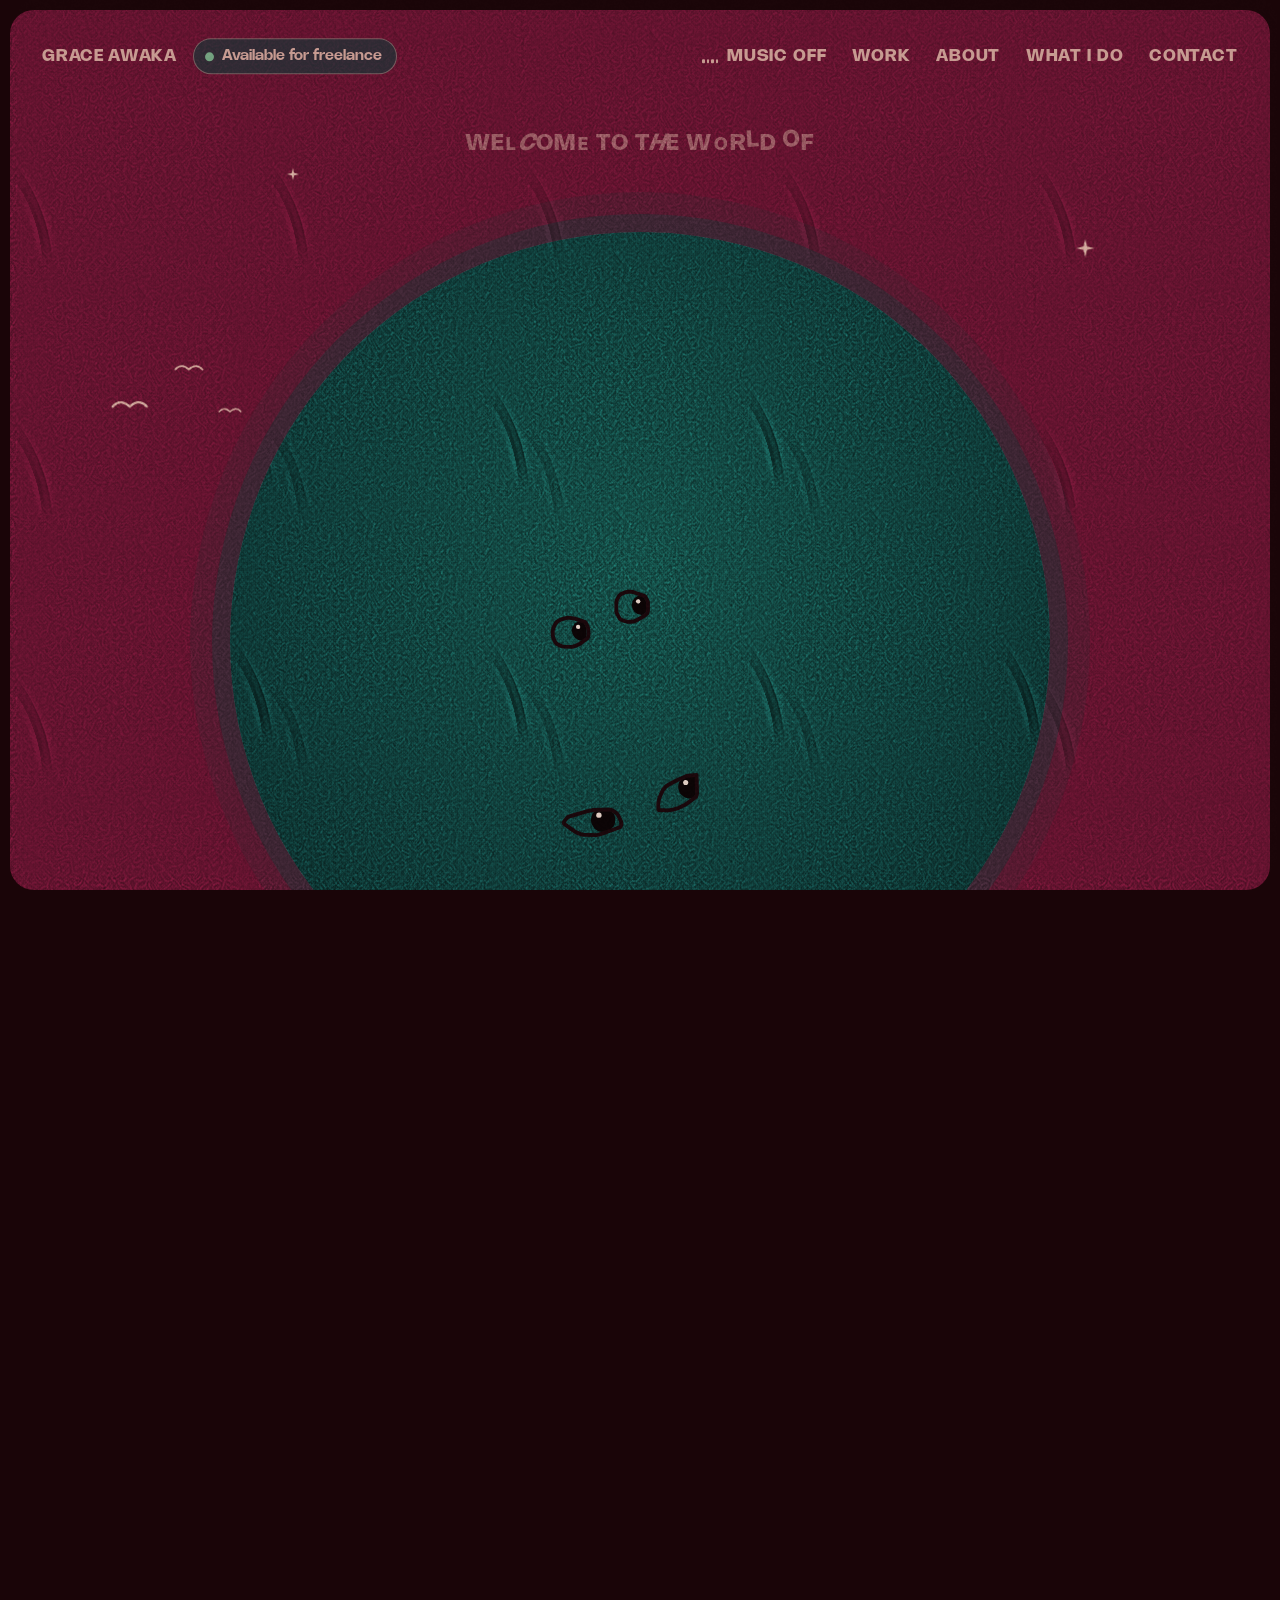
==== commit 3f15f224: "Switch display font to Open Sans" ====
--- a/index.html
+++ b/index.html
@@ -11,7 +11,7 @@
   <meta name="twitter:card" content="summary_large_image">
   <meta name="theme-color" content="#6C151E">
   <link rel="icon" href="assets/favicon.svg" type="image/svg+xml">
-  <link rel="preload" href="assets/fonts/Bigilla.otf" as="font" type="font/otf" crossorigin>
+  <link rel="preload" href="assets/fonts/OpenSans-400.woff2" as="font" type="font/woff2" crossorigin>
   <link rel="preload" href="assets/fonts/Nohemi-Regular.woff2" as="font" type="font/woff2" crossorigin>
   <link rel="stylesheet" href="css/fonts.css">
   <link rel="stylesheet" href="css/lucid.css">
--- a/css/fonts.css
+++ b/css/fonts.css
@@ -1,9 +1,11 @@
 /* Fonts
-   Bigilla (display) by Jeremie Gauthier: free for personal use; a commercial/web licence
-   is available at jeremiegauthier.gumroad.com/l/Bigilla_Typeface.
+   Open Sans (display) by Steve Matteson: SIL Open Font License, free for commercial and web use.
    Nohemi (text) by Rajesh Rajput: free for personal and commercial use. */
-@font-face { font-family: "Bigilla"; src: url(../assets/fonts/Bigilla.otf) format("opentype"); font-weight: 400; font-display: swap; }
-@font-face { font-family: "Bigilla"; src: url(../assets/fonts/Bigilla-Bold.otf) format("opentype"); font-weight: 700; font-display: swap; }
+@font-face { font-family: "Open Sans"; src: url(../assets/fonts/OpenSans-300.woff2) format("woff2"); font-weight: 300; font-display: swap; }
+@font-face { font-family: "Open Sans"; src: url(../assets/fonts/OpenSans-400.woff2) format("woff2"); font-weight: 400; font-display: swap; }
+@font-face { font-family: "Open Sans"; src: url(../assets/fonts/OpenSans-400i.woff2) format("woff2"); font-weight: 400; font-style: italic; font-display: swap; }
+@font-face { font-family: "Open Sans"; src: url(../assets/fonts/OpenSans-600.woff2) format("woff2"); font-weight: 600; font-display: swap; }
+@font-face { font-family: "Open Sans"; src: url(../assets/fonts/OpenSans-700.woff2) format("woff2"); font-weight: 700; font-display: swap; }
 @font-face { font-family: "Nohemi"; src: url(../assets/fonts/Nohemi-Light.woff2) format("woff2"); font-weight: 300; font-display: swap; }
 @font-face { font-family: "Nohemi"; src: url(../assets/fonts/Nohemi-Regular.woff2) format("woff2"); font-weight: 400; font-display: swap; }
 @font-face { font-family: "Nohemi"; src: url(../assets/fonts/Nohemi-Medium.woff2) format("woff2"); font-weight: 500; font-display: swap; }
--- a/css/lucid.css
+++ b/css/lucid.css
@@ -13,7 +13,7 @@
   --frame: #1A0508;
   --fg: var(--cream);
   --bg: #64132F;
-  --display: "Bigilla", "Didot", "Bodoni 72", serif;
+  --display: "Open Sans", "Helvetica Neue", Arial, sans-serif;
   --ui: "Nohemi", "Helvetica Neue", Arial, sans-serif;
   --pad: clamp(16px, 2.2vw, 32px);
   --ease: cubic-bezier(.34, 1.56, .64, 1);
@@ -431,3 +431,7 @@
 .matatu svg { overflow: visible; }
 .matatu .underglow { animation: glow 1.2s ease-in-out infinite alternate; }
 @keyframes glow { from { opacity: .5; } to { opacity: 1; } }
+/* Open Sans display tuning */
+.name { letter-spacing: -.01em; font-weight: 600; }
+.hi-line, .bl-years, .do-title, .contact h2, .based-text, .work-head h2, .bl-inner h3, .c2, .story-num b { letter-spacing: -.02em; }
+.phrase { font-weight: 300; }
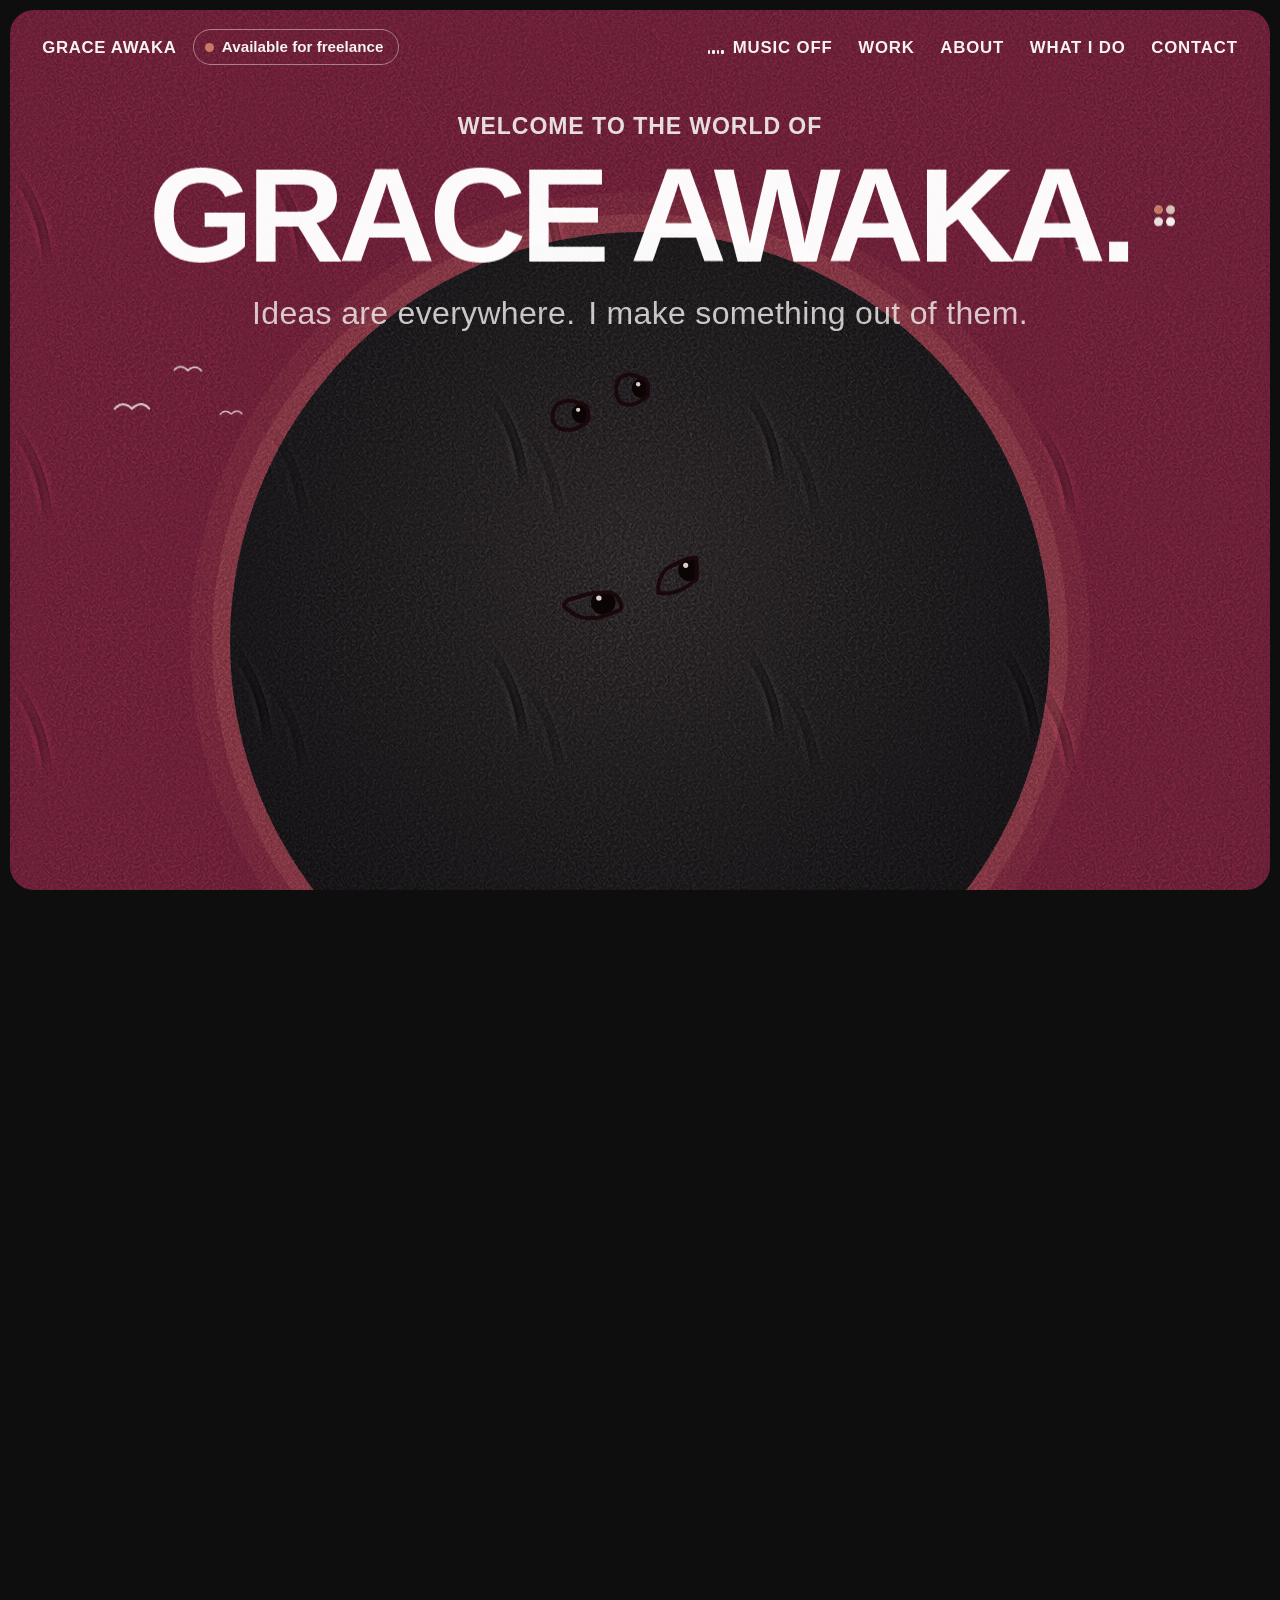
==== commit 8c8ffda0: "Burgundy Editorial refresh: impact dashboard, HACO case study, about page (pages, css, js)" ====
--- a/index.html
+++ b/index.html
@@ -11,8 +11,8 @@
   <meta name="twitter:card" content="summary_large_image">
   <meta name="theme-color" content="#6C151E">
   <link rel="icon" href="assets/favicon.svg" type="image/svg+xml">
-  <link rel="preload" href="assets/fonts/OpenSans-400.woff2" as="font" type="font/woff2" crossorigin>
-  <link rel="preload" href="assets/fonts/Nohemi-Regular.woff2" as="font" type="font/woff2" crossorigin>
+  <link rel="preload" href="assets/fonts/SpaceGrotesk-500.woff2" as="font" type="font/woff2" crossorigin>
+  <link rel="preload" href="assets/fonts/Inter-400.woff2" as="font" type="font/woff2" crossorigin>
   <link rel="stylesheet" href="css/fonts.css">
   <link rel="stylesheet" href="css/lucid.css">
 </head>
@@ -55,7 +55,9 @@
       <p class="phrase"><span>Ideas are everywhere.</span> <span>I make something out of them.</span></p>
     </div>
     <div class="hero-intro">
-      <p>I'm a creative professional with a thing for ideas, good design and the stories behind brands. I bring together design, marketing and communications to turn ideas into meaningful visual experiences.</p>
+      <p class="role">Creative &amp; Brand Communications Professional</p>
+      <p class="disciplines">Brand Strategy · Creative Direction · Design · Digital Marketing</p>
+      <p>I build brands, shape campaigns and translate ideas into meaningful visual and digital experiences.</p>
       <div class="hero-btns"><button class="pill" data-go="work">Explore my work</button><button class="pill ghost" data-go="contact">Let's talk</button></div>
     </div>
     <div class="halo" aria-hidden="true"></div>
@@ -65,6 +67,43 @@
       <small>A little imagination.</small><b>A lot of intention.</b>
     </div>
     <div class="hint" aria-hidden="true"><span>Scroll to unpack</span><span class="line"></span></div>
+  </section>
+
+  <!-- IMPACT DASHBOARD -->
+  <section class="layer" id="s-impact" data-scene="impact" aria-labelledby="impact-h">
+    <div class="impact">
+      <div class="impact-head">
+        <p class="eyebrow">Impact snapshot</p>
+        <h2 id="impact-h">Creative work. <em>Measurable impact.</em></h2>
+        <p>Beyond the visuals, here's a snapshot of the reach, engagement and impact behind some of the work I've been part of.</p>
+      </div>
+      <div class="impact-grid">
+        <p class="impact-label il-perf">Performance</p>
+        <p class="impact-label il-exp">Experience</p>
+        <a class="metric metric--feature" href="project.html?p=haco-website">
+          <span class="metric-k">HACO corporate website</span>
+          <b class="count" data-to="22000" data-suffix="+">22,000+</b>
+          <span class="metric-d">website visits in the first month after the redesign launched</span>
+          <span class="metric-cta">View the case study <i aria-hidden="true">→</i></span>
+        </a>
+        <a class="metric metric--perf" href="project.html?p=oud-digital">
+          <span class="metric-k">AMARA OUD launch</span>
+          <b class="count" data-to="2500000" data-suffix="+">2,500,000+</b>
+          <span class="metric-d">views on the AMARA OUD launch campaign</span>
+          <span class="metric-cta">View the campaign <i aria-hidden="true">→</i></span>
+        </a>
+        <div class="metric metric--exp">
+          <span class="metric-k">Consumer brands</span>
+          <b class="count" data-to="5" data-suffix="+">5+</b>
+          <span class="metric-d">AMARA, MIADI, SO-SOFT, ACE and Ashanti-Q</span>
+        </div>
+        <div class="metric metric--exp">
+          <span class="metric-k">Years</span>
+          <b class="count" data-to="6" data-suffix="+">6+</b>
+          <span class="metric-d">of creative and communications experience</span>
+        </div>
+      </div>
+    </div>
   </section>
 
   <!-- HELLO -->
@@ -84,7 +123,7 @@
   <!-- STORY -->
   <section class="layer" id="s-story" data-scene="story" aria-label="About my work">
     <div class="story-grid">
-      <div class="story-num"><b>6+</b><span>years where creativity meets business</span></div>
+      <div class="story-num"><b class="count" data-to="6" data-suffix="+">6+</b><span>years where creativity meets business</span></div>
       <div class="story-copy">
         <p class="story-lead">For over six years, I've been exploring the space where creativity meets business.</p>
         <p>From building brand identities and designing packaging to developing campaigns, creating content and shaping communications, I enjoy taking an idea from that initial spark to something people can actually see, experience and connect with.</p>
@@ -141,7 +180,7 @@
           <p>Over the years, I've worked on brand renovations, product launches, packaging systems, digital campaigns and communications projects across different audiences and platforms.</p>
           <p>I've seen ideas evolve from rough sketches and creative concepts into physical products, live campaigns and digital conversations.</p>
         </div>
-        <div class="c-stat"><b>2.5M+</b><span>views on one AMARA campaign</span></div>
+        <div class="c-stat"><b class="count" data-to="2.5" data-decimals="1" data-suffix="M+">2.5M+</b><span>views on one AMARA campaign</span></div>
       </div>
       <p class="c3">But the numbers are only part of the story. I'm equally interested in the thinking, collaboration and creative decisions that get an idea there.</p>
       <button class="pill" data-go="work">Explore selected projects</button>
@@ -243,6 +282,7 @@
 <div class="view-bubble" id="viewBubble" aria-hidden="true">View<br>case</div>
 
 <script src="js/data.js"></script>
+<script src="js/counter.js"></script>
 <script src="js/vendor/gsap.min.js"></script>
 <script src="js/vendor/ScrollTrigger.min.js"></script>
 <script src="js/vendor/ScrollToPlugin.min.js"></script>
--- a/css/fonts.css
+++ b/css/fonts.css
@@ -1,14 +1,13 @@
-/* Fonts
-   Open Sans (display) by Steve Matteson: SIL Open Font License, free for commercial and web use.
-   Nohemi (text) by Rajesh Rajput: free for personal and commercial use. */
-@font-face { font-family: "Open Sans"; src: url(../assets/fonts/OpenSans-300.woff2) format("woff2"); font-weight: 300; font-display: swap; }
-@font-face { font-family: "Open Sans"; src: url(../assets/fonts/OpenSans-400.woff2) format("woff2"); font-weight: 400; font-display: swap; }
-@font-face { font-family: "Open Sans"; src: url(../assets/fonts/OpenSans-400i.woff2) format("woff2"); font-weight: 400; font-style: italic; font-display: swap; }
-@font-face { font-family: "Open Sans"; src: url(../assets/fonts/OpenSans-600.woff2) format("woff2"); font-weight: 600; font-display: swap; }
-@font-face { font-family: "Open Sans"; src: url(../assets/fonts/OpenSans-700.woff2) format("woff2"); font-weight: 700; font-display: swap; }
-@font-face { font-family: "Nohemi"; src: url(../assets/fonts/Nohemi-Light.woff2) format("woff2"); font-weight: 300; font-display: swap; }
-@font-face { font-family: "Nohemi"; src: url(../assets/fonts/Nohemi-Regular.woff2) format("woff2"); font-weight: 400; font-display: swap; }
-@font-face { font-family: "Nohemi"; src: url(../assets/fonts/Nohemi-Medium.woff2) format("woff2"); font-weight: 500; font-display: swap; }
-@font-face { font-family: "Nohemi"; src: url(../assets/fonts/Nohemi-SemiBold.woff2) format("woff2"); font-weight: 600; font-display: swap; }
-@font-face { font-family: "Nohemi"; src: url(../assets/fonts/Nohemi-Bold.woff2) format("woff2"); font-weight: 700 900; font-display: swap; }
+/* Fonts (all SIL Open Font License: free for commercial and web use)
+   Space Grotesk (display) by Florian Karsten · Inter (text) by Rasmus Andersson */
+@font-face { font-family: "Space Grotesk"; src: url(../assets/fonts/SpaceGrotesk-300.woff2) format("woff2"); font-weight: 300; font-display: swap; }
+@font-face { font-family: "Space Grotesk"; src: url(../assets/fonts/SpaceGrotesk-400.woff2) format("woff2"); font-weight: 400; font-display: swap; }
+@font-face { font-family: "Space Grotesk"; src: url(../assets/fonts/SpaceGrotesk-500.woff2) format("woff2"); font-weight: 500; font-display: swap; }
+@font-face { font-family: "Space Grotesk"; src: url(../assets/fonts/SpaceGrotesk-600.woff2) format("woff2"); font-weight: 600; font-display: swap; }
+@font-face { font-family: "Space Grotesk"; src: url(../assets/fonts/SpaceGrotesk-700.woff2) format("woff2"); font-weight: 700; font-display: swap; }
+@font-face { font-family: "Inter"; src: url(../assets/fonts/Inter-400.woff2) format("woff2"); font-weight: 300 400; font-display: swap; }
+@font-face { font-family: "Inter"; src: url(../assets/fonts/Inter-500.woff2) format("woff2"); font-weight: 500; font-display: swap; }
+@font-face { font-family: "Inter"; src: url(../assets/fonts/Inter-600.woff2) format("woff2"); font-weight: 600; font-display: swap; }
+@font-face { font-family: "Inter"; src: url(../assets/fonts/Inter-700.woff2) format("woff2"); font-weight: 700; font-display: swap; }
+@font-face { font-family: "Inter"; src: url(../assets/fonts/Inter-800.woff2) format("woff2"); font-weight: 800 900; font-display: swap; }
 @font-face { font-family: "DM Mono"; src: url(../assets/fonts/dm-mono-400.woff2) format("woff2"); font-weight: 400 500; font-display: swap; }
--- a/css/lucid.css
+++ b/css/lucid.css
@@ -1,20 +1,29 @@
 /* ==========================================================
    Grace Awaka: "Inside the mind of" scroll journey
-   Palette: Bordo #6C151E · Green #0F3D3A · Cream #F5DABF
+   Palette: Burgundy #6D2038 · Ivory #F7F4F1 · Soft Black #191719 · Dusty Rose #C77B68 · Taupe #D8C5B7 · Stone #E9E4E1
    ========================================================== */
 :root {
-  --bordo: #6C151E;
-  --bordo-deep: #4A0E14;
-  --bordo-ink: #2A070B;
-  --green: #0F3D3A;
-  --green-deep: #0A2B29;
-  --cream: #F5DABF;
-  --cream-2: #FBEBDA;
-  --frame: #1A0508;
-  --fg: var(--cream);
-  --bg: #64132F;
-  --display: "Open Sans", "Helvetica Neue", Arial, sans-serif;
-  --ui: "Nohemi", "Helvetica Neue", Arial, sans-serif;
+  /* Burgundy Editorial tokens */
+  --burgundy: #6D2038;
+  --ivory: #F7F4F1;
+  --black: #191719;
+  --rose: #C77B68;
+  --taupe: #D8C5B7;
+  --stone: #E9E4E1;
+  --white: #FFFFFF;
+  /* legacy aliases, remapped to the new palette */
+  --bordo: var(--burgundy);
+  --bordo-deep: #4E1628;
+  --bordo-ink: var(--black);
+  --green: var(--black);
+  --green-deep: #0F0E0F;
+  --cream: var(--ivory);
+  --cream-2: var(--white);
+  --frame: #0F0E0F;
+  --fg: var(--ivory);
+  --bg: var(--burgundy);
+  --display: "Space Grotesk", "Helvetica Neue", Arial, sans-serif;
+  --ui: "Inter", "Helvetica Neue", Arial, sans-serif;
   --pad: clamp(16px, 2.2vw, 32px);
   --ease: cubic-bezier(.34, 1.56, .64, 1);
 }
@@ -55,8 +64,8 @@
 .top > * { pointer-events: auto; }
 .brand { display: flex; align-items: center; gap: 1rem; }
 .who { font-weight: 800; text-transform: uppercase; letter-spacing: .04em; font-size: 1.05rem; }
-.status { background: rgba(15, 61, 58, .85); display: inline-flex; align-items: center; gap: .5rem; border: 1.5px solid color-mix(in srgb, currentColor 45%, transparent); border-radius: 99px; padding: .35rem .9rem .35rem .7rem; font-weight: 600; font-size: .95rem; }
-.status i { width: 9px; height: 9px; border-radius: 50%; background: #7BE3A5; box-shadow: 0 0 0 0 rgba(123,227,165,.7); animation: ping 2.2s infinite; }
+.status { background: rgba(25, 23, 25, .55); display: inline-flex; align-items: center; gap: .5rem; border: 1.5px solid color-mix(in srgb, currentColor 45%, transparent); border-radius: 99px; padding: .35rem .9rem .35rem .7rem; font-weight: 600; font-size: .95rem; }
+.status i { width: 9px; height: 9px; border-radius: 50%; background: var(--rose); box-shadow: 0 0 0 0 rgba(199,123,104,.7); animation: ping 2.2s infinite; }
 @keyframes ping { 70% { box-shadow: 0 0 0 9px rgba(123,227,165,0); } 100% { box-shadow: 0 0 0 0 rgba(123,227,165,0); } }
 .nav { display: flex; align-items: center; gap: clamp(.9rem, 2vw, 2rem); }
 .nav button { font-weight: 800; text-transform: uppercase; letter-spacing: .05em; font-size: 1.05rem; position: relative; }
@@ -103,12 +112,12 @@
 .eye-v .lid { opacity: 0; }
 .eye-v.blink .lid { opacity: 1; }
 .halo { position: absolute; left: 50%; bottom: -18vh; width: min(92vh, calc(130vh - 350px), 980px); aspect-ratio: 1; border-radius: 50%; transform: translateX(-50%); z-index: 1;
-  background: radial-gradient(circle at 50% 40%, #145049 0%, var(--green) 55%, var(--green-deep) 100%); box-shadow: 0 0 0 18px rgba(15, 61, 58, .35), 0 0 0 40px rgba(15, 61, 58, .15); }
+  background: radial-gradient(circle at 50% 40%, #2C2729 0%, var(--black) 60%, #0F0E0F 100%); box-shadow: 0 0 0 18px rgba(199,123,104,.18), 0 0 0 40px rgba(199,123,104,.08); }
 .halo::after { content: ""; position: absolute; inset: 0; border-radius: 50%; background: url(../assets/images/paper-grain.png); mix-blend-mode: overlay; opacity: .55; }
 .cursor { position: absolute; left: 0; top: 0; z-index: 6; pointer-events: none; display: flex; align-items: flex-start; gap: 2px; color: var(--cream); }
 .cursor svg { width: 26px; height: 26px; fill: var(--cream); stroke: var(--bordo-ink); stroke-width: 1.4; }
 .cursor b { margin-top: 18px; background: var(--green); color: var(--cream); font-size: .9rem; padding: .1rem .55rem; border-radius: 5px 5px 5px 0; }
-.aisle { position: absolute; left: calc(50% + min(36vh, 400px)); bottom: 26%; z-index: 4; display: flex; flex-direction: column; background: var(--green); color: var(--cream); border: 1.5px solid rgba(245,218,191,.35); padding: .7rem 1rem .8rem; border-radius: 16px 16px 16px 4px; transform: rotate(-3deg); box-shadow: 0 20px 40px -20px rgba(0,0,0,.5); }
+.aisle { position: absolute; left: calc(50% + min(36vh, 400px)); bottom: 26%; z-index: 4; display: flex; flex-direction: column; background: var(--green); color: var(--cream); border: 1.5px solid rgba(247,244,241,.3); padding: .7rem 1rem .8rem; border-radius: 16px 16px 16px 4px; transform: rotate(-3deg); box-shadow: 0 20px 40px -20px rgba(0,0,0,.5); }
 .aisle small { font-weight: 600; font-size: .95rem; opacity: .75; }
 .aisle b { font-family: var(--display); font-weight: 400; font-size: clamp(1.2rem, 1.8vw, 1.7rem); line-height: 1; }
 .hint { position: absolute; right: calc(var(--pad) * 2); bottom: 5rem; z-index: 5; display: flex; flex-direction: column; align-items: center; gap: .6rem; font-weight: 700; text-transform: uppercase; letter-spacing: .08em; font-size: .9rem; }
@@ -261,11 +270,11 @@
 
 /* ---------- green + burgundy pairings ---------- */
 #s-hello::before { content: ""; position: absolute; width: min(70vh, 720px); aspect-ratio: 1; border-radius: 50% 50% 0 0; left: 50%; bottom: 0; transform: translateX(-50%); background: var(--bordo); z-index: 0;
-  box-shadow: 0 0 0 22px rgba(108, 21, 30, .45), 0 0 0 48px rgba(108, 21, 30, .2); }
+  box-shadow: 0 0 0 22px rgba(109,32,56,.45), 0 0 0 48px rgba(109,32,56,.2); }
 #s-hello > :not(.band):not(.doodles) { position: relative; z-index: 1; }
 .bl-inner h3 .wd.hl { background: var(--green); padding: 0 .12em; border-radius: .12em; }
 .facts div { background: var(--green); border-top: 0; border-radius: 14px; padding: 1rem 1.1rem; }
-.tools span { background: rgba(15, 61, 58, .7); border-color: rgba(245, 218, 191, .5); }
+.tools span { background: rgba(25,23,25,.7); border-color: rgba(247,244,241,.5); }
 #s-contact::before { content: ""; position: absolute; right: -12vw; top: -20vh; width: 60vw; aspect-ratio: 1; border-radius: 50%; background: var(--green); opacity: .9; }
 #s-contact::after { content: ""; position: absolute; left: -10vw; bottom: -30vh; width: 40vw; aspect-ratio: 1; border-radius: 50%; background: var(--bordo); }
 #s-contact > * { position: relative; z-index: 1; }
@@ -337,7 +346,7 @@
 .bl-c .c2 { font-size: clamp(2.4rem, 6vw, 6rem); margin: .6rem 0 1.4rem; }
 .c-grid { display: grid; grid-template-columns: minmax(0, 52ch) auto; gap: clamp(1.5rem, 4vw, 4rem); align-items: center; text-align: left; max-width: 1050px; }
 .c-copy p { margin: 0 0 .8rem; font-size: clamp(1rem, 1.3vw, 1.2rem); font-weight: 500; }
-.c-stat { width: clamp(170px, 18vw, 240px); aspect-ratio: 1; border-radius: 50%; background: var(--bordo); color: var(--cream); display: flex; flex-direction: column; align-items: center; justify-content: center; text-align: center; padding: 1.2rem; transform: rotate(-6deg); box-shadow: 0 0 0 12px rgba(108,21,30,.35); }
+.c-stat { width: clamp(170px, 18vw, 240px); aspect-ratio: 1; border-radius: 50%; background: var(--bordo); color: var(--cream); display: flex; flex-direction: column; align-items: center; justify-content: center; text-align: center; padding: 1.2rem; transform: rotate(-6deg); box-shadow: 0 0 0 12px rgba(109,32,56,.3); }
 .c-stat b { font-family: var(--display); font-weight: 400; font-size: clamp(2.6rem, 4.6vw, 4.2rem); line-height: 1; }
 .c-stat span { font-weight: 700; font-size: .85rem; text-transform: uppercase; letter-spacing: .04em; margin-top: .3rem; }
 .bl-c .c3 { max-width: 60ch; font-size: clamp(1rem, 1.3vw, 1.2rem); font-weight: 600; margin: 1.2rem auto 1.2rem; }
@@ -352,7 +361,7 @@
 #s-explore { color: var(--cream); justify-content: center; align-items: flex-start; padding-left: 0; padding-right: 0; }
 .xp .cover { --c: var(--bordo); }
 .xp .proj:nth-child(odd) .cover { --c: var(--bordo) !important; }
-.xp .proj:nth-child(even) .cover { --c: #145049 !important; }
+.xp .proj:nth-child(even) .cover { --c: #2C2729 !important; }
 .xcard .cover { border-radius: 18px 18px 18px 60px; }
 .xcard:nth-child(even) .cover { border-radius: 60px 18px 18px 18px; }
 .xsticker { position: absolute; right: 12px; top: 12px; width: 52px; height: 52px; border-radius: 50%; background: var(--cream); color: var(--bordo); display: grid; place-items: center; font-family: var(--display); font-size: 1.3rem; transform: rotate(-10deg); transition: transform .5s var(--ease); }
@@ -408,7 +417,7 @@
 .crop i:nth-child(4) { right: -14px; bottom: -14px; border-width: 1.5px 0 0 1.5px; }
 .reg { position: absolute; right: -2.6rem; top: 50%; transform: translateY(-50%); display: grid; grid-template-columns: 1fr 1fr; gap: 3px; }
 .reg b { width: 9px; height: 9px; border-radius: 50%; }
-.reg b:nth-child(1) { background: #22D1C3; } .reg b:nth-child(2) { background: #FF3D8B; } .reg b:nth-child(3) { background: #FFE14D; } .reg b:nth-child(4) { background: var(--cream); }
+.reg b:nth-child(1) { background: var(--rose); } .reg b:nth-child(2) { background: var(--taupe); } .reg b:nth-child(3) { background: var(--stone); } .reg b:nth-child(4) { background: var(--cream); }
 .stamp { position: absolute; left: calc(50% - min(36vh, 380px) - 40px); top: 44%; width: 116px; height: 116px; z-index: 4; display: grid; place-items: center; background: var(--cream); color: var(--bordo); border-radius: 50%; box-shadow: 0 14px 30px -14px rgba(0,0,0,.6); }
 .stamp svg { position: absolute; inset: 0; width: 100%; height: 100%; }
 .stamp text { font-family: var(--ui); font-weight: 800; font-size: 10.5px; letter-spacing: 1.4px; fill: var(--bordo); }
@@ -435,3 +444,99 @@
 .name { letter-spacing: -.01em; font-weight: 600; }
 .hi-line, .bl-years, .do-title, .contact h2, .based-text, .work-head h2, .bl-inner h3, .c2, .story-num b { letter-spacing: -.02em; }
 .phrase { font-weight: 300; }
+
+/* ==========================================================
+   v7: Burgundy Editorial
+   ========================================================== */
+body { font-feature-settings: "ss01" 0; }
+.count, .metric b, .story-num b, .c-stat b, .stats b { font-variant-numeric: tabular-nums; font-feature-settings: "tnum" 1; }
+.name, .hi-line, .bl-years, .do-title, .contact h2, .based-text, .work-head h2, .bl-inner h3, .c2, .story-lead, .story-kick, .now-h, .impact-head h2 { font-family: var(--display); font-weight: 500; letter-spacing: -.035em; }
+.name { font-weight: 600; letter-spacing: -.045em; }
+.kicker, .eyebrow, .do-small, .bl-hands, .based-kick, .impact-label { font-family: var(--ui); }
+.amp .ch.i { font-style: normal; }
+
+/* hero intro: positioning */
+.hero-intro .role { font-family: var(--display); font-weight: 600; font-size: clamp(1.05rem, 1.35vw, 1.3rem); line-height: 1.2; margin: 0 0 .35rem; color: var(--ivory); }
+.hero-intro .disciplines { font-size: .8rem; letter-spacing: .04em; text-transform: uppercase; font-weight: 600; color: var(--taupe); margin: 0 0 .9rem; }
+.hero-intro p:not(.role):not(.disciplines) { opacity: .9; }
+.pill { background: var(--ivory); color: var(--burgundy); }
+.pill.ghost { background: transparent; color: currentColor; box-shadow: inset 0 0 0 1.5px currentColor; }
+
+/* impact dashboard */
+#s-impact { color: var(--ivory); }
+.impact { width: min(1240px, 100%); display: grid; grid-template-columns: minmax(0, .9fr) minmax(0, 2fr); gap: clamp(1.5rem, 4vw, 4rem); align-items: end; }
+.impact-head .eyebrow { color: var(--rose); opacity: 1; }
+.impact-head h2 { font-size: clamp(2.2rem, 4.2vw, 4.2rem); line-height: 1; margin: 0 0 1rem; }
+.impact-head h2 em { font-style: normal; color: var(--rose); display: block; }
+.impact-head p:last-child { margin: 0; color: rgba(247,244,241,.72); font-size: clamp(.98rem, 1.15vw, 1.1rem); max-width: 38ch; }
+.impact-grid { display: grid; grid-template-columns: 1.25fr 1fr 1fr; grid-template-rows: auto 1fr 1fr; gap: 12px; }
+.impact-label { margin: 0; font-size: .72rem; letter-spacing: .14em; text-transform: uppercase; font-weight: 600; color: rgba(247,244,241,.55); display: flex; align-items: center; gap: .6rem; }
+.impact-label::after { content: ""; flex: 1; height: 1px; background: rgba(247,244,241,.18); }
+.il-perf { grid-column: 1 / 3; } .il-exp { grid-column: 3; }
+.metric { position: relative; display: flex; flex-direction: column; gap: .35rem; padding: clamp(1rem, 1.6vw, 1.5rem); border-radius: 18px; text-decoration: none; color: var(--ivory); background: #232023; border: 1px solid rgba(247,244,241,.08); overflow: hidden; transition: translate .35s cubic-bezier(.16,1,.3,1), background-color .35s, border-color .35s; }
+.metric b { font-family: var(--display); font-weight: 500; font-size: clamp(2rem, 3.4vw, 3.4rem); line-height: 1; letter-spacing: -.03em; white-space: nowrap; margin-top: auto; }
+.metric-k { font-size: .78rem; letter-spacing: .08em; text-transform: uppercase; font-weight: 600; color: rgba(247,244,241,.6); }
+.metric-d { font-size: .92rem; line-height: 1.4; color: rgba(247,244,241,.78); }
+.metric-cta { margin-top: .6rem; font-size: .85rem; font-weight: 600; color: var(--rose); display: inline-flex; gap: .4rem; }
+.metric-cta i { font-style: normal; transition: translate .3s; }
+a.metric:hover, a.metric:focus-visible { translate: 0 -4px; border-color: rgba(199,123,104,.6); }
+a.metric:hover .metric-cta i { translate: 4px 0; }
+.metric--feature { grid-column: 1; grid-row: 2 / 4; background: var(--burgundy); border-color: transparent; }
+.metric--feature b { font-size: clamp(2.8rem, 5vw, 5rem); }
+.metric--feature .metric-k, .metric--feature .metric-d { color: rgba(247,244,241,.85); }
+.metric--feature .metric-cta { color: var(--ivory); }
+.metric--feature::before { content: ""; position: absolute; right: -40px; top: -40px; width: 160px; height: 160px; border-radius: 50%; border: 1px solid rgba(247,244,241,.2); box-shadow: 0 0 0 26px rgba(247,244,241,.04), 0 0 0 54px rgba(247,244,241,.03); }
+a.metric--feature:hover { background: #7A2541; }
+.metric--perf { grid-column: 2; grid-row: 2 / 4; }
+.metric--perf b { color: var(--ivory); }
+.metric--perf::after { content: ""; position: absolute; left: 0; bottom: 0; height: 3px; width: 100%; background: linear-gradient(90deg, var(--rose), transparent); }
+.metric--exp { grid-column: 3; background: transparent; border-color: rgba(247,244,241,.14); }
+.metric--exp b { color: var(--taupe); font-size: clamp(1.8rem, 2.8vw, 2.8rem); }
+@media (max-width: 1100px) { .impact { grid-template-columns: 1fr; } }
+@media (max-width: 820px) {
+  .impact-grid { grid-template-columns: 1fr 1fr; grid-template-rows: none; }
+  .il-perf, .il-exp { grid-column: 1 / -1; }
+  .metric--feature, .metric--perf { grid-column: 1 / -1; grid-row: auto; }
+  .metric--exp { grid-column: auto; }
+  .il-exp { order: 3; } .metric--exp { order: 4; }
+}
+@media (prefers-reduced-motion: reduce) { .metric, .metric-cta i { transition: none; } }
+/* editorial: calmer letter play — letters still animate in, but sit straight */
+.amp .ch.s, .amp .ch.u, .amp .ch.i { transform: none; font-style: normal; }
+.kicker.amp .ch.s, .kicker.amp .ch.u { transform: none; }
+
+/* scene colour fixes for the new palette */
+.status { background: transparent; }
+#s-hello { color: var(--black); }
+#s-hello::before { background: var(--stone); }
+.hi-line { color: var(--black); }
+#s-hello .cap { color: rgba(25,23,25,.75); }
+.band { background: var(--burgundy); color: var(--ivory); }
+.band span::after { color: var(--rose); }
+#s-story { color: var(--black); }
+.story-num b { color: var(--burgundy); }
+.story-num b::after { background: var(--taupe); opacity: .55; }
+.story-kick em { background: var(--burgundy); }
+#s-systems { color: var(--black); }
+.do-title { color: var(--black); }
+.do-title, .impact-head h2 { text-wrap: balance; }
+.do-card { background: var(--white); color: var(--black); border: 1px solid var(--stone); }
+.do-card:nth-child(even) { background: var(--black); color: var(--ivory); border-color: var(--black); }
+.do-card .do-n { color: var(--burgundy); opacity: 1; }
+.do-card:nth-child(even) .do-n { color: var(--rose); }
+.do-card li { border-width: 1px; font-weight: 600; }
+.bl-c .pill, #s-work .pill, #s-systems .pill { background: var(--burgundy); color: var(--ivory); }
+#s-work { color: var(--black); }
+.work-head h2 .ch:nth-child(n) { }
+.proj .label2 { border-bottom-width: 1px; }
+#s-about { color: var(--black); }
+.about-copy .about-big em { color: var(--burgundy); }
+#s-about .facts div { background: var(--stone); color: var(--black); }
+#s-about .facts div:nth-child(2n) { background: var(--black); color: var(--ivory); }
+#s-about .facts div:nth-child(5) { background: var(--burgundy); color: var(--ivory); }
+#s-about .pill { background: var(--burgundy); color: var(--ivory); }
+#s-about .pill.ghost { background: transparent; color: var(--black); box-shadow: inset 0 0 0 1.5px var(--black); }
+.contact-kick { background: var(--burgundy); }
+.metric--perf b { font-size: clamp(1.7rem, 2.5vw, 2.6rem); }
+.c-stat { box-shadow: 0 0 0 12px rgba(109,32,56,.35); }
+#s-contact::before { background: #232023; } #s-contact::after { background: var(--burgundy); }
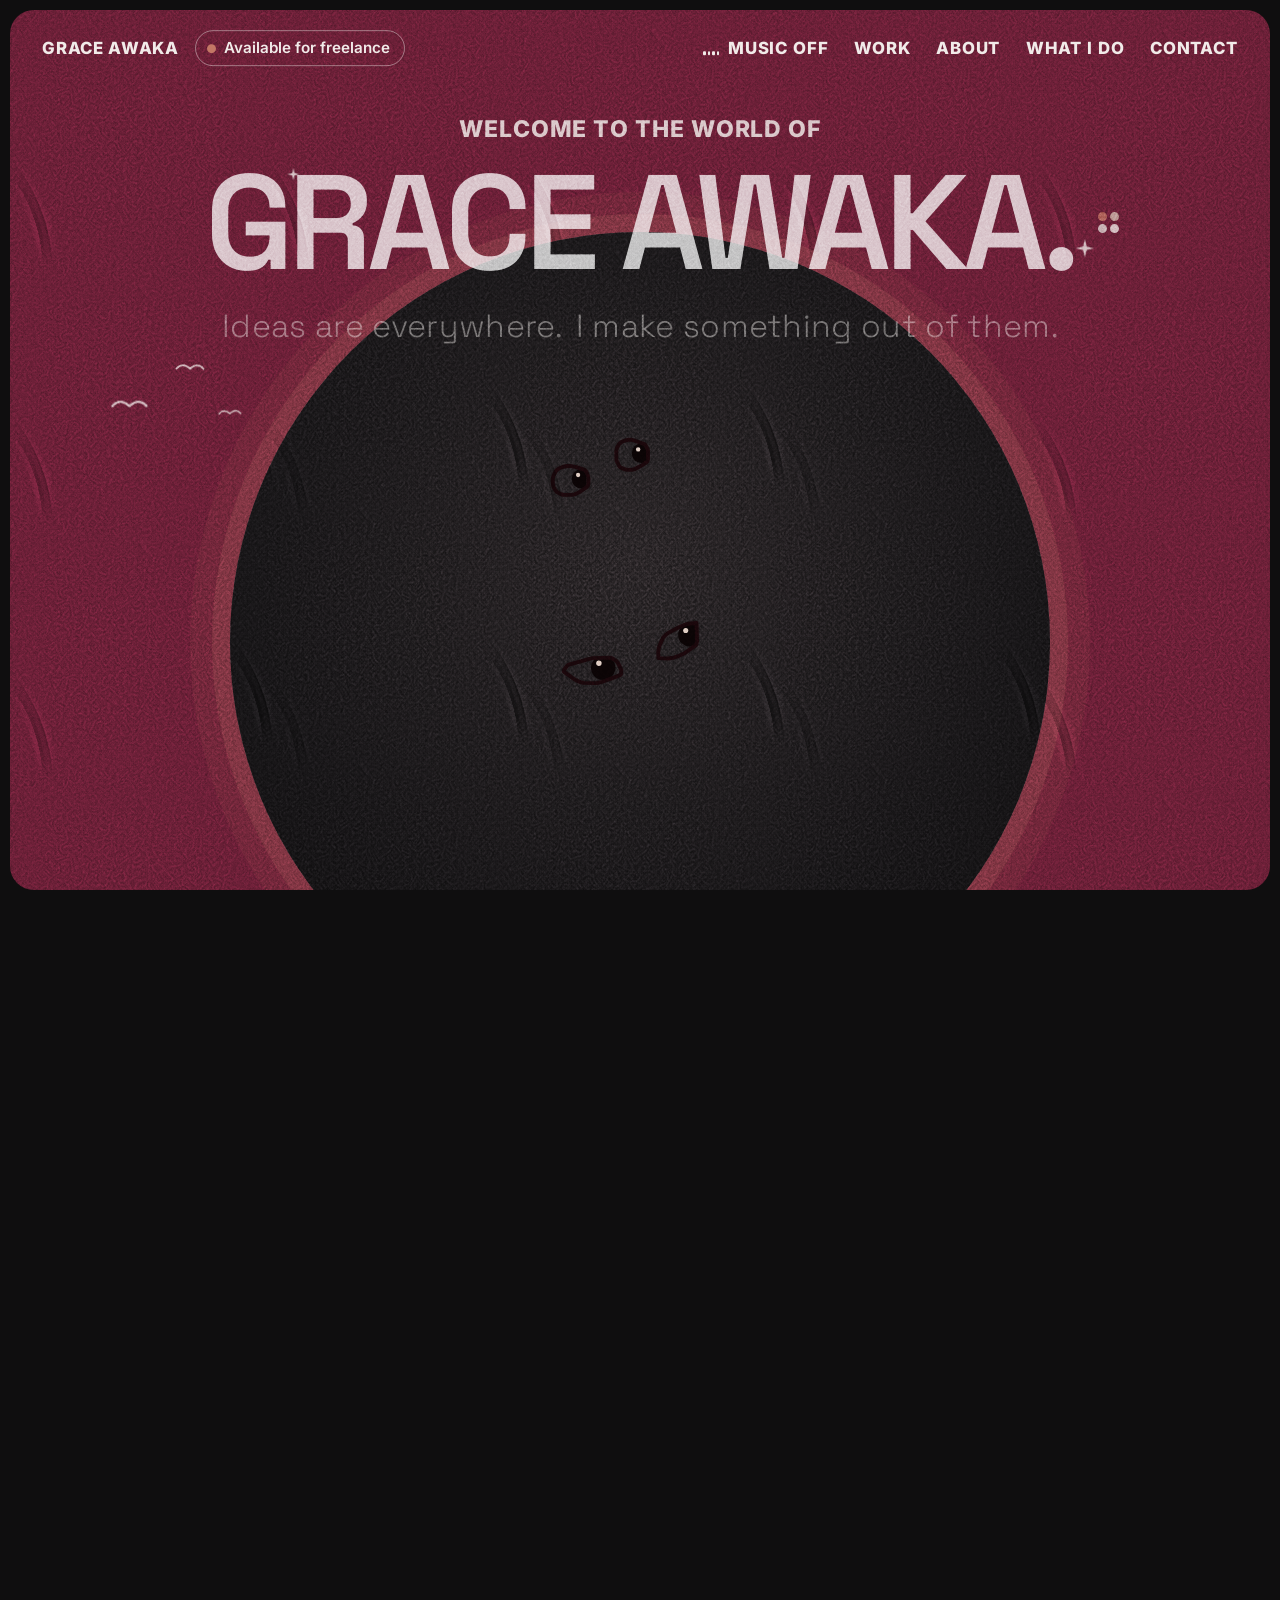
==== commit e0e7efb9: "Add Google Analytics 4 with consent banner and behaviour events" ====
--- a/index.html
+++ b/index.html
@@ -283,6 +283,7 @@
 
 <script src="js/data.js"></script>
 <script src="js/counter.js"></script>
+<script src="js/analytics.js"></script>
 <script src="js/vendor/gsap.min.js"></script>
 <script src="js/vendor/ScrollTrigger.min.js"></script>
 <script src="js/vendor/ScrollToPlugin.min.js"></script>
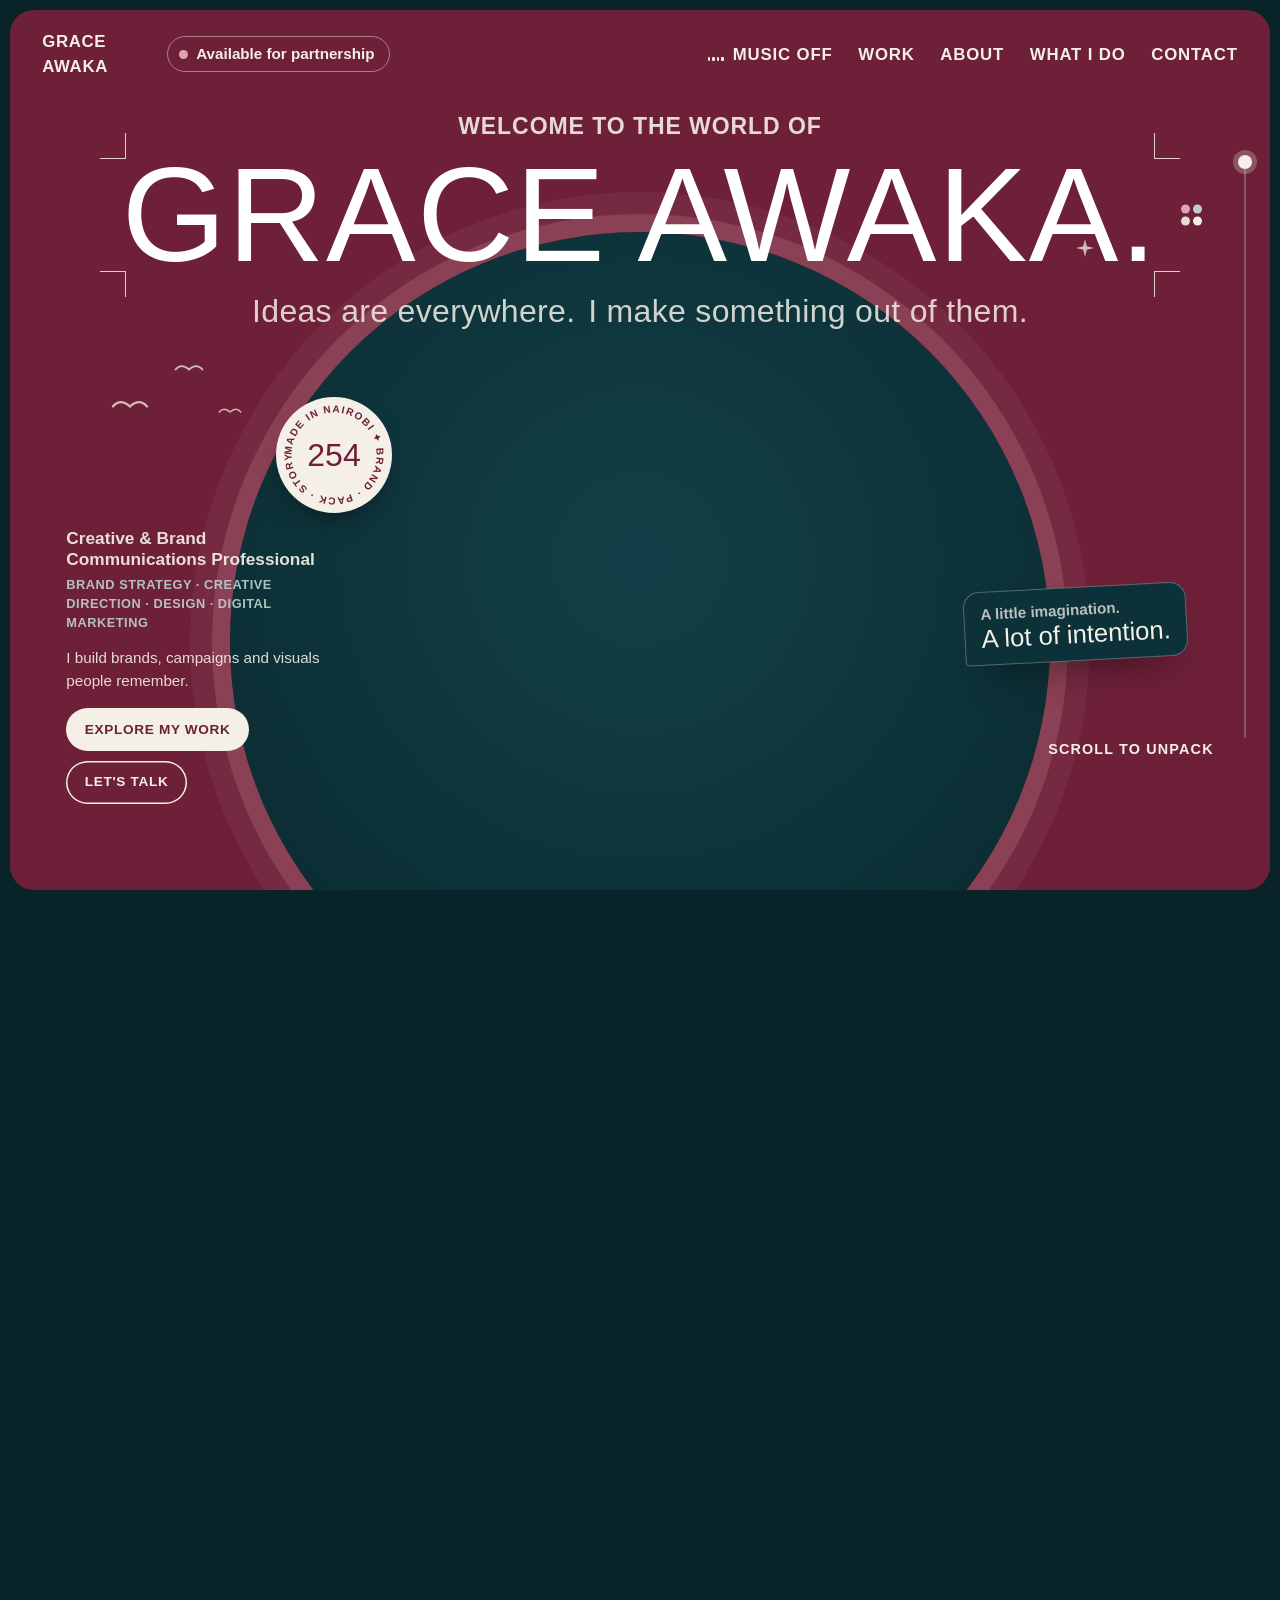
==== commit f657447b: "v8: petrol/burgundy palette, awaka logo, illustration loader, strips What I Do, Currently pass, comp" ====
--- a/index.html
+++ b/index.html
@@ -4,24 +4,26 @@
   <meta charset="utf-8">
   <meta name="viewport" content="width=device-width, initial-scale=1">
   <title>Grace Awaka | Creative, Brand &amp; Digital Communications, Nairobi</title>
-  <meta name="description" content="Grace Awaka is a Nairobi-based creative bringing together design, marketing and communications to turn ideas into meaningful visual experiences.">
+  <meta name="description" content="Grace Awaka: Nairobi-based brand and communications designer. Brands, packaging, campaigns and content.">
   <meta property="og:title" content="Grace Awaka: ideas are everywhere">
   <meta property="og:description" content="Ideas are everywhere. I make something out of them.">
   <meta property="og:image" content="https://framerusercontent.com/images/nToqo86CpaT30ANDvFVBVNams.png">
   <meta name="twitter:card" content="summary_large_image">
-  <meta name="theme-color" content="#6C151E">
+  <meta name="theme-color" content="#6D2038">
   <link rel="icon" href="assets/favicon.svg" type="image/svg+xml">
-  <link rel="preload" href="assets/fonts/SpaceGrotesk-500.woff2" as="font" type="font/woff2" crossorigin>
+  <link rel="apple-touch-icon" href="assets/apple-touch-icon.png">
+  <link rel="preload" href="assets/fonts/Anton-400.woff2" as="font" type="font/woff2" crossorigin>
   <link rel="preload" href="assets/fonts/Inter-400.woff2" as="font" type="font/woff2" crossorigin>
   <link rel="stylesheet" href="css/fonts.css">
   <link rel="stylesheet" href="css/lucid.css">
+  <link rel="stylesheet" href="css/v8.css">
 </head>
 <body>
 <a class="skip" href="#s-contact">Skip to contact</a>
 
 <!-- ============ HEADER ============ -->
 <header class="top" id="top">
-  <div class="brand"><span class="who">Grace Awaka</span><span class="status"><i aria-hidden="true"></i>Available for freelance</span></div>
+  <div class="brand"><a class="who" href="index.html" aria-label="Grace Awaka, home">Grace Awaka</a><span class="status"><i aria-hidden="true"></i>Available for partnership</span></div>
   <nav class="nav" aria-label="Sections">
     <button class="sound" id="sound" aria-pressed="false" aria-label="Turn background music on">
       <span class="bars" aria-hidden="true"><i></i><i></i><i></i><i></i></span><span class="sound-label">Music off</span>
@@ -57,7 +59,7 @@
     <div class="hero-intro">
       <p class="role">Creative &amp; Brand Communications Professional</p>
       <p class="disciplines">Brand Strategy · Creative Direction · Design · Digital Marketing</p>
-      <p>I build brands, shape campaigns and translate ideas into meaningful visual and digital experiences.</p>
+      <p>I build brands, campaigns and visuals people remember.</p>
       <div class="hero-btns"><button class="pill" data-go="work">Explore my work</button><button class="pill ghost" data-go="contact">Let's talk</button></div>
     </div>
     <div class="halo" aria-hidden="true"></div>
@@ -75,7 +77,7 @@
       <div class="impact-head">
         <p class="eyebrow">Impact snapshot</p>
         <h2 id="impact-h">Creative work. <em>Measurable impact.</em></h2>
-        <p>Beyond the visuals, here's a snapshot of the reach, engagement and impact behind some of the work I've been part of.</p>
+        <p>The reach behind the work.</p>
       </div>
       <div class="impact-grid">
         <p class="impact-label il-perf">Performance</p>
@@ -83,13 +85,13 @@
         <a class="metric metric--feature" href="project.html?p=haco-website">
           <span class="metric-k">HACO corporate website</span>
           <b class="count" data-to="22000" data-suffix="+">22,000+</b>
-          <span class="metric-d">website visits in the first month after the redesign launched</span>
+          <span class="metric-d">visits in the first month after launch</span>
           <span class="metric-cta">View the case study <i aria-hidden="true">→</i></span>
         </a>
         <a class="metric metric--perf" href="project.html?p=oud-digital">
           <span class="metric-k">AMARA OUD launch</span>
           <b class="count" data-to="2500000" data-suffix="+">2,500,000+</b>
-          <span class="metric-d">views on the AMARA OUD launch campaign</span>
+          <span class="metric-d">views on the launch campaign</span>
           <span class="metric-cta">View the campaign <i aria-hidden="true">→</i></span>
         </a>
         <div class="metric metric--exp">
@@ -100,7 +102,7 @@
         <div class="metric metric--exp">
           <span class="metric-k">Years</span>
           <b class="count" data-to="6" data-suffix="+">6+</b>
-          <span class="metric-d">of creative and communications experience</span>
+          <span class="metric-d">in creative and communications</span>
         </div>
       </div>
     </div>
@@ -117,7 +119,7 @@
     </div>
     <h2 class="hi-line amp">Hi, I'm Grace.</h2>
     <div class="band" aria-hidden="true"><div class="band-track"><span>AMARA</span><span>MIADI</span><span>SO-SOFT</span><span>ACE</span><span>Ashanti-Q</span><span>HACO</span><span>AMARA</span><span>MIADI</span><span>SO-SOFT</span><span>ACE</span><span>Ashanti-Q</span><span>HACO</span></div></div>
-    <p class="cap">A creative mind with a strategic streak and an unhealthy curiosity for how things are made.</p>
+    <p class="cap">A creative mind with a strategic streak. Endlessly curious about how things are made.</p>
   </section>
 
   <!-- STORY -->
@@ -125,12 +127,12 @@
     <div class="story-grid">
       <div class="story-num"><b class="count" data-to="6" data-suffix="+">6+</b><span>years where creativity meets business</span></div>
       <div class="story-copy">
-        <p class="story-lead">For over six years, I've been exploring the space where creativity meets business.</p>
-        <p>From building brand identities and designing packaging to developing campaigns, creating content and shaping communications, I enjoy taking an idea from that initial spark to something people can actually see, experience and connect with.</p>
-        <p>I'm currently a Brand &amp; Communications Designer at HACO Industries, Nairobi, working across a portfolio of FMCG brands including AMARA, MIADI, SO-SOFT, ACE and Ashanti-Q.</p>
-      </div>
-    </div>
-    <p class="story-kick"><span class="amp">My work moves between shelves, screens and stories.</span> <em>And honestly, I quite like it that way.</em></p>
+        <p class="story-lead">Six years where creativity meets business.</p>
+        <p>Identities, packaging, campaigns, content. I take ideas from first spark to something people can see and connect with.</p>
+        <p>Now: Brand &amp; Communications Designer at HACO Industries, across AMARA, MIADI, SO-SOFT, ACE and Ashanti-Q.</p>
+      </div>
+    </div>
+    <p class="story-kick"><span class="amp">My work moves between shelves, screens and stories.</span> <em>And I like it that way.</em></p>
   </section>
 
   <!-- WHAT I DO -->
@@ -138,7 +140,7 @@
     <div class="do">
       <p class="do-small amp">What I do</p>
       <h2 class="do-title">I make ideas work in the real world.</h2>
-      <div class="do-grid" id="doGrid"></div>
+      <div class="strips" id="doGrid"></div>
     </div>
   </section>
 
@@ -151,25 +153,25 @@
     <div class="bl-scene bl-b">
       <div class="bl-inner">
         <h3 class="words">Good design has a job to do.</h3>
-        <p>Whether it's a product label, a campaign or a social media visual, I believe creativity should have purpose. It should communicate something, solve something or make someone feel something.</p>
+        <p>Every label, campaign and post should communicate, solve or move someone.</p>
       </div>
     </div>
     <div class="bl-scene bl-b">
       <div class="bl-inner">
         <h3 class="words">I think beyond the brief.</h3>
-        <p>I like understanding the bigger picture. The audience, the business objective, the production realities and the little details that can make or break an idea.</p>
+        <p>Audience, business goal, production limits, small details. I want the whole picture.</p>
       </div>
     </div>
     <div class="bl-scene bl-b">
       <div class="bl-inner">
         <h3 class="words">I enjoy connecting the dots.</h3>
-        <p>Design doesn't exist in isolation. It connects with marketing, communication, consumer behaviour and business strategy. I enjoy bringing those disciplines together.</p>
+        <p>Design, marketing, communication and strategy work best together. I connect them.</p>
       </div>
     </div>
     <div class="bl-scene bl-b">
       <div class="bl-inner">
-        <h3 class="words">I'm always learning, experimenting and making.</h3>
-        <p>From exploring 3D product visualisation to experimenting with AI-assisted creative workflows and digging into marketing analytics, I'm interested in what becomes possible when curiosity meets technology.</p>
+        <h3 class="words">Always learning. Always making.</h3>
+        <p>3D visualisation, AI-assisted workflows, marketing analytics. Curiosity meets technology.</p>
       </div>
     </div>
     <div class="bl-scene bl-c">
@@ -177,12 +179,12 @@
       <p class="c2 amp">From the first sketch to the final scroll.</p>
       <div class="c-grid">
         <div class="c-copy">
-          <p>Over the years, I've worked on brand renovations, product launches, packaging systems, digital campaigns and communications projects across different audiences and platforms.</p>
-          <p>I've seen ideas evolve from rough sketches and creative concepts into physical products, live campaigns and digital conversations.</p>
+          <p>Brand renovations, launches, packaging systems and digital campaigns.</p>
+          <p>Rough sketch to shelf, screen and conversation.</p>
         </div>
         <div class="c-stat"><b class="count" data-to="2.5" data-decimals="1" data-suffix="M+">2.5M+</b><span>views on one AMARA campaign</span></div>
       </div>
-      <p class="c3">But the numbers are only part of the story. I'm equally interested in the thinking, collaboration and creative decisions that get an idea there.</p>
+      <p class="c3">Numbers tell half the story. The thinking behind them tells the rest.</p>
       <button class="pill" data-go="work">Explore selected projects</button>
     </div>
   </section>
@@ -193,8 +195,8 @@
       <div class="work-head">
         <p class="eyebrow">Selected work</p>
         <h2 class="amp">A collection of ideas brought to life.</h2>
-        <p>Packaging that earns its place on the shelf. Campaigns that give brands a voice. Content that creates conversations. And visual experiments that push creative possibilities a little further.</p>
-        <p class="work-sub">Every project has a story. Here are a few of mine.</p>
+        <p>Packaging that earns the shelf. Campaigns with a voice. Content that starts conversations.</p>
+        <p class="work-sub">Every project has a story. Here are a few.</p>
         <p class="work-more"><a href="work.html">See all projects</a></p>
       </div>
       <!-- cards are filled from js/data.js -->
@@ -207,7 +209,7 @@
       <div class="work-head">
         <p class="eyebrow">Explorations</p>
         <h2 class="amp">Freelance, briefs and play.</h2>
-        <p>The work I make outside the day job: freelance projects, design briefs and challenges I set myself whenever I want to explore, experiment and remember why I love this.</p>
+        <p>Freelance projects, design briefs and self-set challenges. Where I play.</p>
       </div>
       <!-- cards are filled from js/data.js (EXPLORATIONS) -->
     </div>
@@ -221,7 +223,7 @@
       <div class="skyline" aria-hidden="true"></div>
       <div class="road" aria-hidden="true"></div>
       <div class="matatu" id="matatu" aria-hidden="true"></div>
-      <p class="cap">I'm based in Nairobi, Kenya, where I spend my days bringing ideas to life across brands, marketing and communications.</p>
+      <p class="cap">Nairobi-based. Working across brands, marketing and communications.</p>
     </div>
   </section>
 
@@ -229,19 +231,27 @@
   <section class="layer" id="s-about" data-scene="about" aria-label="Currently">
     <div class="about-inner">
       <div class="about-copy">
-        <p>I'm naturally curious. I like understanding how things work, why people respond to certain ideas and how seemingly unrelated disciplines can come together to create something interesting.</p>
-        <p>Outside work, you'll probably find me exploring a creative rabbit hole, experimenting with a new tool, wandering through an art gallery or collecting ideas for something I haven't figured out how to make yet.</p>
-        <p class="about-big">I believe there's always something new to learn, something better to create and another way to look at a problem. <em>And I'm very much here for all of it.</em></p>
+        <p>Curious by default. I want to know how things work and why ideas land.</p>
+        <p>Off the clock: creative rabbit holes, new tools, galleries and ideas I haven't made yet.</p>
+        <p class="about-big">Always something new to learn, make or rethink. <em>I'm here for all of it.</em></p>
       </div>
       <div class="now">
-        <p class="now-h">Currently</p>
-        <dl class="facts">
-          <div><dt>Based in</dt><dd>Nairobi, Kenya</dd></div>
-          <div><dt>Currently</dt><dd>Brand &amp; Communications Designer, HACO Industries</dd></div>
-          <div><dt>Exploring</dt><dd>Creative direction, digital marketing, AI-assisted workflows, 3D visualisation and visual storytelling.</dd></div>
-          <div><dt>Also available for</dt><dd>Freelance creative, branding, packaging, digital campaigns and communications projects.</dd></div>
-          <div><dt>Experience</dt><dd>6+ years across creative design, branding, marketing and communications.</dd></div>
-        </dl>
+        <article class="now-pass" aria-label="Currently">
+          <span class="np-clip" aria-hidden="true"></span>
+          <header class="np-head"><span class="np-live"><i aria-hidden="true"></i>Currently</span><span class="np-logo" data-awaka aria-hidden="true"></span></header>
+          <div class="np-id">
+            <img src="assets/images/grace-illustration-sm.webp" alt="" width="480" height="439" loading="lazy">
+            <div><b>Grace Awaka</b><span>Brand &amp; Comms Designer</span></div>
+          </div>
+          <dl class="np-rows">
+            <div><dt>Based in</dt><dd>Nairobi, Kenya</dd></div>
+            <div><dt>Role</dt><dd>HACO Industries</dd></div>
+            <div><dt>Experience</dt><dd>6+ years</dd></div>
+            <div class="np-wide"><dt>Exploring</dt><dd><ul class="np-chips"><li>Creative direction</li><li>AI workflows</li><li>3D</li><li>Digital marketing</li></ul></dd></div>
+            <div class="np-wide np-open"><dt>Open to</dt><dd><ul class="np-chips"><li>Partnerships</li><li>Freelance</li><li>Brand projects</li></ul></dd></div>
+          </dl>
+          <footer class="np-foot"><span class="np-code" aria-hidden="true"></span><span>NBO · KE · 2026</span></footer>
+        </article>
         <div class="more">
           <a class="pill" href="about.html">More about me</a>
           <a class="pill ghost" href="assets/Grace_Awaka_Resume.pdf" download>Download CV</a>
@@ -254,7 +264,7 @@
   <section class="layer" id="s-contact" data-scene="contact" aria-label="Contact">
     <div class="contact">
       <h2 class="amp">Have an idea? Let's make something of it.</h2>
-      <p class="contact-sub">A brand to build, a campaign to bring to life, a creative challenge to solve or simply an interesting conversation to have. I'm always open to good ideas and meaningful collaborations.</p>
+      <p class="contact-sub">A brand to build, a campaign to launch or just a good conversation. I'm in.</p>
       <p class="contact-kick">Let's create something worth remembering.</p>
       <div class="links">
         <span class="mail-wrap">
@@ -266,7 +276,7 @@
         <a href="https://www.instagram.com/designs_by_awaka" target="_blank" rel="noopener">Instagram</a>
       </div>
       <a class="pill" href="contact.html">Start a project</a>
-      <p class="foot">© <span id="yr">2026</span> Grace Awaka. Designed and built in Nairobi.</p>
+      <footer class="foot"><span class="foot-logo" aria-hidden="true"></span><span>© 2026 Grace Awaka. All rights reserved.</span></footer>
     </div>
   </section>
 </main>
@@ -282,6 +292,8 @@
 <div class="view-bubble" id="viewBubble" aria-hidden="true">View<br>case</div>
 
 <script src="js/data.js"></script>
+<script src="js/logo.js"></script>
+<script src="js/strips.js"></script>
 <script src="js/counter.js"></script>
 <script src="js/analytics.js"></script>
 <script src="js/vendor/gsap.min.js"></script>
--- a/css/fonts.css
+++ b/css/fonts.css
@@ -11,3 +11,8 @@
 @font-face { font-family: "Inter"; src: url(../assets/fonts/Inter-700.woff2) format("woff2"); font-weight: 700; font-display: swap; }
 @font-face { font-family: "Inter"; src: url(../assets/fonts/Inter-800.woff2) format("woff2"); font-weight: 800 900; font-display: swap; }
 @font-face { font-family: "DM Mono"; src: url(../assets/fonts/dm-mono-400.woff2) format("woff2"); font-weight: 400 500; font-display: swap; }
+/* Script accents for the About collage (OFL) */
+@font-face { font-family: "Mrs Saint Delafield"; src: url(../assets/fonts/MrsSaintDelafield-400.woff2) format("woff2"); font-weight: 400; font-display: swap; }
+@font-face { font-family: "Caveat"; src: url(../assets/fonts/Caveat-600.woff2) format("woff2"); font-weight: 600; font-display: swap; }
+/* Headline display: Anton (OFL) by Vernon Adams, standing in for Glinken */
+@font-face { font-family: "Anton"; src: url(../assets/fonts/Anton-400.woff2) format("woff2"); font-weight: 100 900; font-style: normal; font-display: swap; }
--- a/css/lucid.css
+++ b/css/lucid.css
@@ -1,28 +1,29 @@
 /* ==========================================================
    Grace Awaka: "Inside the mind of" scroll journey
-   Palette: Burgundy #6D2038 · Ivory #F7F4F1 · Soft Black #191719 · Dusty Rose #C77B68 · Taupe #D8C5B7 · Stone #E9E4E1
+   Palette: Burgundy #6D2038 · Ivory #F4EFE7 · Soft Black #0D3138 · Dusty Rose #E0A3AF · Taupe #B9D0CC · Stone #E6DED2
    ========================================================== */
 :root {
   /* Burgundy Editorial tokens */
   --burgundy: #6D2038;
-  --ivory: #F7F4F1;
-  --black: #191719;
-  --rose: #C77B68;
-  --taupe: #D8C5B7;
-  --stone: #E9E4E1;
+  --ivory: #F4EFE7;
+  --black: #0D3138;
+  --rose: #E0A3AF;
+  --taupe: #B9D0CC;
+  --stone: #E6DED2;
   --white: #FFFFFF;
   /* legacy aliases, remapped to the new palette */
   --bordo: var(--burgundy);
   --bordo-deep: #4E1628;
   --bordo-ink: var(--black);
   --green: var(--black);
-  --green-deep: #0F0E0F;
+  --green-deep: #082429;
   --cream: var(--ivory);
   --cream-2: var(--white);
-  --frame: #0F0E0F;
+  --frame: #082429;
   --fg: var(--ivory);
   --bg: var(--burgundy);
-  --display: "Space Grotesk", "Helvetica Neue", Arial, sans-serif;
+  --display: "Glinken", "Anton", "Impact", "Arial Narrow", sans-serif;
+  --grotesk: "Space Grotesk", "Helvetica Neue", Arial, sans-serif;
   --ui: "Inter", "Helvetica Neue", Arial, sans-serif;
   --pad: clamp(16px, 2.2vw, 32px);
   --ease: cubic-bezier(.34, 1.56, .64, 1);
@@ -65,8 +66,8 @@
 .brand { display: flex; align-items: center; gap: 1rem; }
 .who { font-weight: 800; text-transform: uppercase; letter-spacing: .04em; font-size: 1.05rem; }
 .status { background: rgba(25, 23, 25, .55); display: inline-flex; align-items: center; gap: .5rem; border: 1.5px solid color-mix(in srgb, currentColor 45%, transparent); border-radius: 99px; padding: .35rem .9rem .35rem .7rem; font-weight: 600; font-size: .95rem; }
-.status i { width: 9px; height: 9px; border-radius: 50%; background: var(--rose); box-shadow: 0 0 0 0 rgba(199,123,104,.7); animation: ping 2.2s infinite; }
-@keyframes ping { 70% { box-shadow: 0 0 0 9px rgba(123,227,165,0); } 100% { box-shadow: 0 0 0 0 rgba(123,227,165,0); } }
+.status i { width: 9px; height: 9px; border-radius: 50%; background: var(--rose); box-shadow: 0 0 0 0 rgba(224,163,175,.7); animation: ping 2.2s infinite; }
+@keyframes ping { 70% { box-shadow: 0 0 0 9px rgba(224,163,175,0); } 100% { box-shadow: 0 0 0 0 rgba(224,163,175,0); } }
 .nav { display: flex; align-items: center; gap: clamp(.9rem, 2vw, 2rem); }
 .nav button { font-weight: 800; text-transform: uppercase; letter-spacing: .05em; font-size: 1.05rem; position: relative; }
 .nav button[data-go]::after { content: ""; position: absolute; left: 0; right: 0; bottom: -3px; height: 2px; background: currentColor; transform: scaleX(0); transform-origin: right; transition: transform .35s; }
@@ -112,12 +113,12 @@
 .eye-v .lid { opacity: 0; }
 .eye-v.blink .lid { opacity: 1; }
 .halo { position: absolute; left: 50%; bottom: -18vh; width: min(92vh, calc(130vh - 350px), 980px); aspect-ratio: 1; border-radius: 50%; transform: translateX(-50%); z-index: 1;
-  background: radial-gradient(circle at 50% 40%, #2C2729 0%, var(--black) 60%, #0F0E0F 100%); box-shadow: 0 0 0 18px rgba(199,123,104,.18), 0 0 0 40px rgba(199,123,104,.08); }
+  background: radial-gradient(circle at 50% 40%, #134048 0%, var(--black) 60%, #082429 100%); box-shadow: 0 0 0 18px rgba(224,163,175,.18), 0 0 0 40px rgba(224,163,175,.08); }
 .halo::after { content: ""; position: absolute; inset: 0; border-radius: 50%; background: url(../assets/images/paper-grain.png); mix-blend-mode: overlay; opacity: .55; }
 .cursor { position: absolute; left: 0; top: 0; z-index: 6; pointer-events: none; display: flex; align-items: flex-start; gap: 2px; color: var(--cream); }
 .cursor svg { width: 26px; height: 26px; fill: var(--cream); stroke: var(--bordo-ink); stroke-width: 1.4; }
 .cursor b { margin-top: 18px; background: var(--green); color: var(--cream); font-size: .9rem; padding: .1rem .55rem; border-radius: 5px 5px 5px 0; }
-.aisle { position: absolute; left: calc(50% + min(36vh, 400px)); bottom: 26%; z-index: 4; display: flex; flex-direction: column; background: var(--green); color: var(--cream); border: 1.5px solid rgba(247,244,241,.3); padding: .7rem 1rem .8rem; border-radius: 16px 16px 16px 4px; transform: rotate(-3deg); box-shadow: 0 20px 40px -20px rgba(0,0,0,.5); }
+.aisle { position: absolute; left: calc(50% + min(36vh, 400px)); bottom: 26%; z-index: 4; display: flex; flex-direction: column; background: var(--green); color: var(--cream); border: 1.5px solid rgba(244,239,231,.3); padding: .7rem 1rem .8rem; border-radius: 16px 16px 16px 4px; transform: rotate(-3deg); box-shadow: 0 20px 40px -20px rgba(0,0,0,.5); }
 .aisle small { font-weight: 600; font-size: .95rem; opacity: .75; }
 .aisle b { font-family: var(--display); font-weight: 400; font-size: clamp(1.2rem, 1.8vw, 1.7rem); line-height: 1; }
 .hint { position: absolute; right: calc(var(--pad) * 2); bottom: 5rem; z-index: 5; display: flex; flex-direction: column; align-items: center; gap: .6rem; font-weight: 700; text-transform: uppercase; letter-spacing: .08em; font-size: .9rem; }
@@ -274,7 +275,7 @@
 #s-hello > :not(.band):not(.doodles) { position: relative; z-index: 1; }
 .bl-inner h3 .wd.hl { background: var(--green); padding: 0 .12em; border-radius: .12em; }
 .facts div { background: var(--green); border-top: 0; border-radius: 14px; padding: 1rem 1.1rem; }
-.tools span { background: rgba(25,23,25,.7); border-color: rgba(247,244,241,.5); }
+.tools span { background: rgba(13,49,56,.7); border-color: rgba(244,239,231,.5); }
 #s-contact::before { content: ""; position: absolute; right: -12vw; top: -20vh; width: 60vw; aspect-ratio: 1; border-radius: 50%; background: var(--green); opacity: .9; }
 #s-contact::after { content: ""; position: absolute; left: -10vw; bottom: -30vh; width: 40vw; aspect-ratio: 1; border-radius: 50%; background: var(--bordo); }
 #s-contact > * { position: relative; z-index: 1; }
@@ -361,7 +362,7 @@
 #s-explore { color: var(--cream); justify-content: center; align-items: flex-start; padding-left: 0; padding-right: 0; }
 .xp .cover { --c: var(--bordo); }
 .xp .proj:nth-child(odd) .cover { --c: var(--bordo) !important; }
-.xp .proj:nth-child(even) .cover { --c: #2C2729 !important; }
+.xp .proj:nth-child(even) .cover { --c: #134048 !important; }
 .xcard .cover { border-radius: 18px 18px 18px 60px; }
 .xcard:nth-child(even) .cover { border-radius: 60px 18px 18px 18px; }
 .xsticker { position: absolute; right: 12px; top: 12px; width: 52px; height: 52px; border-radius: 50%; background: var(--cream); color: var(--bordo); display: grid; place-items: center; font-family: var(--display); font-size: 1.3rem; transform: rotate(-10deg); transition: transform .5s var(--ease); }
@@ -468,29 +469,29 @@
 .impact-head .eyebrow { color: var(--rose); opacity: 1; }
 .impact-head h2 { font-size: clamp(2.2rem, 4.2vw, 4.2rem); line-height: 1; margin: 0 0 1rem; }
 .impact-head h2 em { font-style: normal; color: var(--rose); display: block; }
-.impact-head p:last-child { margin: 0; color: rgba(247,244,241,.72); font-size: clamp(.98rem, 1.15vw, 1.1rem); max-width: 38ch; }
+.impact-head p:last-child { margin: 0; color: rgba(244,239,231,.72); font-size: clamp(.98rem, 1.15vw, 1.1rem); max-width: 38ch; }
 .impact-grid { display: grid; grid-template-columns: 1.25fr 1fr 1fr; grid-template-rows: auto 1fr 1fr; gap: 12px; }
-.impact-label { margin: 0; font-size: .72rem; letter-spacing: .14em; text-transform: uppercase; font-weight: 600; color: rgba(247,244,241,.55); display: flex; align-items: center; gap: .6rem; }
-.impact-label::after { content: ""; flex: 1; height: 1px; background: rgba(247,244,241,.18); }
+.impact-label { margin: 0; font-size: .72rem; letter-spacing: .14em; text-transform: uppercase; font-weight: 600; color: rgba(244,239,231,.55); display: flex; align-items: center; gap: .6rem; }
+.impact-label::after { content: ""; flex: 1; height: 1px; background: rgba(244,239,231,.18); }
 .il-perf { grid-column: 1 / 3; } .il-exp { grid-column: 3; }
-.metric { position: relative; display: flex; flex-direction: column; gap: .35rem; padding: clamp(1rem, 1.6vw, 1.5rem); border-radius: 18px; text-decoration: none; color: var(--ivory); background: #232023; border: 1px solid rgba(247,244,241,.08); overflow: hidden; transition: translate .35s cubic-bezier(.16,1,.3,1), background-color .35s, border-color .35s; }
+.metric { position: relative; display: flex; flex-direction: column; gap: .35rem; padding: clamp(1rem, 1.6vw, 1.5rem); border-radius: 18px; text-decoration: none; color: var(--ivory); background: #0F363D; border: 1px solid rgba(244,239,231,.08); overflow: hidden; transition: translate .35s cubic-bezier(.16,1,.3,1), background-color .35s, border-color .35s; }
 .metric b { font-family: var(--display); font-weight: 500; font-size: clamp(2rem, 3.4vw, 3.4rem); line-height: 1; letter-spacing: -.03em; white-space: nowrap; margin-top: auto; }
-.metric-k { font-size: .78rem; letter-spacing: .08em; text-transform: uppercase; font-weight: 600; color: rgba(247,244,241,.6); }
-.metric-d { font-size: .92rem; line-height: 1.4; color: rgba(247,244,241,.78); }
+.metric-k { font-size: .78rem; letter-spacing: .08em; text-transform: uppercase; font-weight: 600; color: rgba(244,239,231,.6); }
+.metric-d { font-size: .92rem; line-height: 1.4; color: rgba(244,239,231,.78); }
 .metric-cta { margin-top: .6rem; font-size: .85rem; font-weight: 600; color: var(--rose); display: inline-flex; gap: .4rem; }
 .metric-cta i { font-style: normal; transition: translate .3s; }
-a.metric:hover, a.metric:focus-visible { translate: 0 -4px; border-color: rgba(199,123,104,.6); }
+a.metric:hover, a.metric:focus-visible { translate: 0 -4px; border-color: rgba(224,163,175,.6); }
 a.metric:hover .metric-cta i { translate: 4px 0; }
 .metric--feature { grid-column: 1; grid-row: 2 / 4; background: var(--burgundy); border-color: transparent; }
 .metric--feature b { font-size: clamp(2.8rem, 5vw, 5rem); }
-.metric--feature .metric-k, .metric--feature .metric-d { color: rgba(247,244,241,.85); }
+.metric--feature .metric-k, .metric--feature .metric-d { color: rgba(244,239,231,.85); }
 .metric--feature .metric-cta { color: var(--ivory); }
-.metric--feature::before { content: ""; position: absolute; right: -40px; top: -40px; width: 160px; height: 160px; border-radius: 50%; border: 1px solid rgba(247,244,241,.2); box-shadow: 0 0 0 26px rgba(247,244,241,.04), 0 0 0 54px rgba(247,244,241,.03); }
+.metric--feature::before { content: ""; position: absolute; right: -40px; top: -40px; width: 160px; height: 160px; border-radius: 50%; border: 1px solid rgba(244,239,231,.2); box-shadow: 0 0 0 26px rgba(244,239,231,.04), 0 0 0 54px rgba(244,239,231,.03); }
 a.metric--feature:hover { background: #7A2541; }
 .metric--perf { grid-column: 2; grid-row: 2 / 4; }
 .metric--perf b { color: var(--ivory); }
 .metric--perf::after { content: ""; position: absolute; left: 0; bottom: 0; height: 3px; width: 100%; background: linear-gradient(90deg, var(--rose), transparent); }
-.metric--exp { grid-column: 3; background: transparent; border-color: rgba(247,244,241,.14); }
+.metric--exp { grid-column: 3; background: transparent; border-color: rgba(244,239,231,.14); }
 .metric--exp b { color: var(--taupe); font-size: clamp(1.8rem, 2.8vw, 2.8rem); }
 @media (max-width: 1100px) { .impact { grid-template-columns: 1fr; } }
 @media (max-width: 820px) {
@@ -510,7 +511,7 @@
 #s-hello { color: var(--black); }
 #s-hello::before { background: var(--stone); }
 .hi-line { color: var(--black); }
-#s-hello .cap { color: rgba(25,23,25,.75); }
+#s-hello .cap { color: rgba(13,49,56,.75); }
 .band { background: var(--burgundy); color: var(--ivory); }
 .band span::after { color: var(--rose); }
 #s-story { color: var(--black); }
@@ -539,4 +540,4 @@
 .contact-kick { background: var(--burgundy); }
 .metric--perf b { font-size: clamp(1.7rem, 2.5vw, 2.6rem); }
 .c-stat { box-shadow: 0 0 0 12px rgba(109,32,56,.35); }
-#s-contact::before { background: #232023; } #s-contact::after { background: var(--burgundy); }
+#s-contact::before { background: #0F363D; } #s-contact::after { background: var(--burgundy); }
--- a/css/v8.css
+++ b/css/v8.css
@@ -0,0 +1,266 @@
+/* ==========================================================
+   v8: Petrol · Burgundy · Off-white
+   Shared by the homepage and inner pages (loaded last).
+   Headlines: Glinken when licensed, Anton (OFL) until then.
+   ========================================================== */
+:root {
+  --petrol: #0D3138;
+  --petrol-deep: #082429;
+  --petrol-mid: #1D4A52;
+  --petrol-mist: #B9D0CC;
+  --bur: #6D2038;
+  --bur-deep: #4E1628;
+  --bur-tint: #E0A3AF;
+  --off: #F4EFE7;
+  --off-2: #E6DED2;
+  --sans: "Inter", "Helvetica Neue", Arial, sans-serif;
+}
+.sr { position: absolute; width: 1px; height: 1px; overflow: hidden; clip: rect(0 0 0 0); white-space: nowrap; }
+svg.awaka { display: block; width: 100%; height: auto; }
+::selection { background: var(--bur); color: var(--off); }
+
+/* ---------- type: condensed display for headlines only ---------- */
+h1, h2, h3, .mega, .h-xl, .h-lg, .h-md,
+.name, .hi-line, .bl-years, .do-title, .contact h2, .based-text, .work-head h2, .bl-inner h3, .c2,
+.story-lead, .story-kick, .impact-head h2, .st, .sys-word, .proj h3, .do-card h3, .about-big,
+.next-proj strong, .mobile-menu a, .nums b, .p-stat b, .p-stat strong, .cs-metric b, .metric b, .story-num b, .c-stat b {
+  font-weight: 400; letter-spacing: .005em; font-synthesis: none; font-style: normal;
+}
+.name { letter-spacing: .01em; }
+.mega, .h-xl, .h-lg, .work-head h2, .contact h2, .do-title, .based-text, .bl-c .c2 { line-height: 1; }
+.story-lead, .about-big { line-height: 1.08; }
+/* small UI text stays in a readable grotesk, never the condensed display */
+.hero-intro .role, .xsticker, .slot::after, .marquee span, .photo-sticker figcaption, .ph small, .receipt header strong,
+.timeline .when, .edu strong, .cs-n, .cs-sec h3, .ia-node b, .ux-frame figcaption b, .pin b, .cap h3,
+.svc-item button, .loader p, .cursor-tag, .next-proj small, .now-list h3, .facts h2 {
+  font-family: var(--grotesk); font-style: normal; letter-spacing: 0;
+}
+.cs-sec h3, .cap h3, .edu strong { font-weight: 600; }
+.svc-item button { font-family: var(--display); font-weight: 400; letter-spacing: .01em; }
+
+/* ---------- logo ---------- */
+.who { display: block; width: clamp(92px, 8.5vw, 120px); color: currentColor; text-decoration: none; }
+.logo { width: clamp(96px, 9vw, 118px); color: currentColor; }
+.logo svg.awaka { transition: transform .4s var(--ease, ease); }
+.logo:hover svg.awaka, .who:hover svg.awaka { transform: rotate(-3deg) scale(1.04); }
+.nav.is-solid { background: rgba(109, 32, 56, .9); }
+
+/* ---------- loader (first visit) ---------- */
+.loader {
+  position: fixed; inset: 0; z-index: 10000; background: var(--bur); color: var(--off);
+  display: flex; flex-direction: column; align-items: center; justify-content: center; gap: 1.3rem;
+  transition: transform 1s cubic-bezier(.76, 0, .24, 1), border-radius 1s cubic-bezier(.76, 0, .24, 1);
+}
+.loader.done { transform: translateY(-100%); border-radius: 0 0 50% 50% / 0 0 14vh 14vh; }
+.loader-art {
+  width: min(56vw, 260px); aspect-ratio: 1; border-radius: 50%; overflow: hidden; border: 5px solid var(--off);
+  clip-path: circle(0% at 50% 60%); transition: clip-path 1.1s cubic-bezier(.16, 1, .3, 1);
+  box-shadow: 0 30px 60px -20px rgba(8, 36, 41, .6);
+}
+.loader-art img { width: 100%; height: 100%; object-fit: cover; object-position: 50% 16%; transform: scale(1.2); transition: transform 1.8s cubic-bezier(.16, 1, .3, 1); }
+.loader.go .loader-art { clip-path: circle(75% at 50% 50%); }
+.loader.go .loader-art img { transform: scale(1); }
+.loader-logo { width: min(42vw, 180px); color: var(--off); opacity: 0; transform: translateY(16px); transition: opacity .7s .45s, transform .7s .45s cubic-bezier(.16, 1, .3, 1); }
+.loader.go .loader-logo { opacity: 1; transform: none; }
+.loader p { margin: 0; font-family: var(--sans); font-size: .82rem; font-weight: 700; text-transform: uppercase; letter-spacing: .16em; opacity: .85; }
+.loader p b { font-variant-numeric: tabular-nums; font-weight: 800; }
+
+/* page-transition curtain */
+.curtain { background: var(--bur); }
+.curtain-art { width: 118px; height: 118px; border-radius: 50%; object-fit: cover; object-position: 50% 16%; border: 4px solid var(--off); animation: hop .45s ease-in-out infinite alternate; }
+
+/* ---------- "Currently" pass ---------- */
+.now-pass {
+  position: relative; width: 100%; max-width: 420px; margin: 0 auto;
+  background: var(--off); color: var(--petrol); border-radius: 22px;
+  padding: 2.1rem 1.4rem 1.1rem; text-align: left; font-family: var(--sans);
+  box-shadow: 0 34px 60px -30px rgba(8, 36, 41, .75), 0 2px 0 rgba(255, 255, 255, .6) inset;
+}
+.now-pass::before { content: ""; position: absolute; top: 12px; left: 50%; width: 56px; height: 9px; border-radius: 99px; transform: translateX(-50%); background: rgba(13, 49, 56, .18); box-shadow: inset 0 2px 2px rgba(13, 49, 56, .25); }
+.np-clip { position: absolute; top: -26px; left: 50%; width: 40px; height: 40px; transform: translateX(-50%); border-radius: 10px 10px 14px 14px; background: linear-gradient(#D7E2E0, #93ADA9); box-shadow: inset 0 -3px 0 rgba(0, 0, 0, .15); }
+.np-clip::after { content: ""; position: absolute; left: 50%; bottom: 7px; width: 14px; height: 14px; transform: translateX(-50%); border-radius: 50%; border: 3px solid rgba(13, 49, 56, .45); }
+.np-head { display: flex; justify-content: space-between; align-items: center; gap: 1rem; margin-bottom: 1rem; }
+.np-live { display: inline-flex; align-items: center; gap: .5rem; background: var(--petrol); color: var(--off); padding: .35rem .8rem; border-radius: 99px; font-size: .74rem; font-weight: 800; text-transform: uppercase; letter-spacing: .12em; }
+.np-live i { width: 8px; height: 8px; border-radius: 50%; background: var(--bur-tint); animation: npPing 2.2s infinite; }
+@keyframes npPing { 0% { box-shadow: 0 0 0 0 rgba(224, 163, 175, .8); } 70%, 100% { box-shadow: 0 0 0 8px rgba(224, 163, 175, 0); } }
+.np-logo { width: 84px; color: var(--bur); }
+.np-id { display: flex; align-items: center; gap: 1rem; padding-bottom: 1rem; border-bottom: 2px dashed rgba(13, 49, 56, .22); }
+.np-id img { width: 74px; height: 74px; flex: none; border-radius: 16px; object-fit: cover; object-position: 50% 14%; background: var(--bur); }
+.np-id b { display: block; font-family: var(--display); font-weight: 400; font-size: 1.9rem; line-height: 1; text-transform: uppercase; letter-spacing: .01em; }
+.np-id span { display: block; margin-top: .25rem; font-size: .9rem; font-weight: 600; color: var(--bur); }
+.np-rows { display: grid; grid-template-columns: repeat(3, minmax(0, 1fr)); gap: .9rem .8rem; margin: 1rem 0; }
+.np-rows div { min-width: 0; }
+.np-rows dt { font-size: .68rem; font-weight: 800; text-transform: uppercase; letter-spacing: .12em; opacity: .62; margin: 0 0 .2rem; }
+.np-rows dd { margin: 0; font-size: .96rem; font-weight: 700; line-height: 1.25; }
+.np-wide { grid-column: 1 / -1; }
+.np-chips { list-style: none; display: flex; flex-wrap: wrap; gap: .35rem; margin: .2rem 0 0; padding: 0; }
+.np-chips li { font-size: .8rem; font-weight: 600; padding: .26rem .65rem; border-radius: 99px; border: 1.5px solid rgba(13, 49, 56, .28); }
+.np-open .np-chips li { background: var(--bur); border-color: var(--bur); color: var(--off); }
+.np-foot { display: flex; justify-content: space-between; align-items: center; gap: 1rem; padding-top: .9rem; border-top: 2px dashed rgba(13, 49, 56, .22); font-size: .68rem; font-weight: 800; letter-spacing: .16em; }
+.np-code { flex: 1; max-width: 150px; height: 26px; background: repeating-linear-gradient(90deg, var(--petrol) 0 2px, transparent 2px 4px, var(--petrol) 4px 7px, transparent 7px 9px, var(--petrol) 9px 10px, transparent 10px 13px); }
+@media (max-width: 400px) {
+  .np-rows { grid-template-columns: repeat(2, minmax(0, 1fr)); }
+  .np-id b { font-size: 1.6rem; }
+}
+
+/* About page: the pass hangs from a lanyard */
+.now-sec { overflow: hidden; }
+.now-grid { display: grid; grid-template-columns: 1.05fr .95fr; gap: clamp(2rem, 6vw, 6rem); align-items: center; }
+.now-copy h2 { color: var(--off); margin-bottom: 1.2rem; }
+.now-copy p { color: var(--off); font-size: 1.15rem; max-width: 40ch; margin: 0 0 1.6rem; }
+.now-copy .now-big { font-family: var(--display); font-size: clamp(1.9rem, 3.4vw, 3rem); line-height: 1.04; max-width: 18ch; }
+.now-copy .now-big em { display: block; font-style: normal; color: var(--bur-tint); }
+.now-hang { position: relative; padding-top: 3rem; }
+.now-hang::before { content: ""; position: absolute; left: 50%; top: -14rem; width: 22px; height: calc(14rem + 3rem - 20px); transform: translateX(-50%); background: var(--petrol); border-left: 2px dashed rgba(244, 239, 231, .3); border-right: 2px dashed rgba(244, 239, 231, .3); border-radius: 0 0 4px 4px; }
+.now-hang .now-pass { transform-origin: 50% -40px; animation: npSway 7s ease-in-out infinite; }
+@keyframes npSway { 0%, 100% { transform: rotate(-2.2deg); } 50% { transform: rotate(1.6deg); } }
+@media (max-width: 880px) {
+  .now-grid { grid-template-columns: 1fr; }
+  .now-hang { padding-top: 2.6rem; }
+}
+
+/* Homepage: the pass sits in the "Currently" scene */
+#s-about .now-pass { max-width: 400px; transform: rotate(1.5deg); margin-bottom: 1.2rem; }
+#s-about .now { display: flex; flex-direction: column; align-items: center; }
+
+/* ---------- compact footer (inner pages) ---------- */
+.footer { position: relative; background: var(--petrol) !important; color: var(--off); padding: 2.4rem 0 1.5rem; margin-top: 24px; border-top: 0 !important; overflow: visible; }
+.footer-wave { position: absolute; left: 0; top: -23px; width: 100%; height: 24px; fill: var(--petrol); display: block; }
+.footer-in { display: grid; grid-template-columns: auto 1fr auto; grid-template-areas: "logo cta top" "nav nav copy"; column-gap: 0; row-gap: 1.6rem; align-items: center; }
+.footer-logo { grid-area: logo; width: clamp(104px, 11vw, 140px); margin-right: 2rem; color: var(--off); transition: color .3s, transform .4s; }
+.footer-logo:hover { color: var(--bur-tint); transform: rotate(-3deg); }
+.footer-cta { grid-area: cta; justify-self: center; display: inline-flex; align-items: baseline; gap: .45rem; font-family: var(--display); font-size: clamp(1.4rem, 2.4vw, 2.1rem); text-transform: uppercase; letter-spacing: .01em; text-decoration: none; color: var(--off); margin-top: 0; }
+.footer-cta b { font-weight: 400; color: var(--bur-tint); }
+.footer-cta i { font-style: normal; display: inline-block; transition: transform .35s; }
+.footer-cta:hover i { transform: translateX(6px); }
+.footer-top { grid-area: top; width: 46px; height: 46px; border-radius: 50%; border: 0; background: var(--bur); color: var(--off); font-size: 1.15rem; font-weight: 700; cursor: pointer; transition: transform .3s, background .3s; }
+.footer-top:hover { transform: translateY(-4px); background: var(--bur-deep); }
+.footer-nav, .footer-copy { padding-top: 1.2rem; border-top: 1px solid rgba(244, 239, 231, .18); }
+.footer-nav { grid-area: nav; display: flex; flex-wrap: wrap; gap: .4rem 1.3rem; }
+.footer-nav a { color: var(--off); text-decoration: none; font-size: .92rem; font-weight: 600; opacity: .85; }
+.footer-nav a:hover { opacity: 1; color: var(--bur-tint); text-decoration: underline; text-underline-offset: 4px; }
+.footer-copy { grid-area: copy; margin: 0; font-size: .85rem; opacity: .75; text-align: right; white-space: nowrap; padding-left: 1.5rem; }
+@media (max-width: 700px) {
+  .footer-in { grid-template-columns: 1fr auto; grid-template-areas: "logo top" "cta cta" "nav nav" "copy copy"; row-gap: 1.1rem; }
+  .footer-cta { justify-self: start; }
+  .footer-copy { text-align: left; border-top: 0; padding: 0; white-space: normal; }
+}
+
+/* Homepage: compact sign-off at the end of the contact scene */
+.foot { display: flex; align-items: center; gap: 1rem; flex-wrap: wrap; justify-content: center; margin: .4rem 0 0; font-size: .88rem; font-weight: 500; opacity: .8; }
+.foot-logo { width: 78px; color: var(--off); }
+
+@media (prefers-reduced-motion: reduce) {
+  .now-hang .now-pass, .np-live i, .curtain-art { animation: none; }
+  .loader-art { clip-path: none; }
+}
+
+/* ---------- "What I do": collapsible strips ---------- */
+.strips { display: flex; gap: clamp(6px, .8vw, 12px); width: 100%; height: clamp(360px, 56vh, 560px); text-align: left; font-family: var(--sans); }
+.strip { position: relative; flex: 0 0 clamp(64px, 6.4vw, 92px); min-width: 0; border-radius: 18px; overflow: hidden; background: var(--petrol); color: var(--off);
+  transition: flex-basis .7s cubic-bezier(.65, 0, .35, 1), flex-grow .7s cubic-bezier(.65, 0, .35, 1); box-shadow: 0 24px 40px -30px rgba(8, 36, 41, .8); }
+.strip:nth-child(even) { background: var(--bur); }
+.strip.is-open { flex: 1 1 0; }
+.strip-peek { position: absolute; inset: 0; transition: opacity .5s; }
+.strip-peek img { width: 100%; height: 100%; object-fit: cover; filter: saturate(.9); }
+.strip-peek::after { content: ""; position: absolute; inset: 0; background: linear-gradient(180deg, rgba(8, 36, 41, .15), rgba(8, 36, 41, .55)); }
+.strip:nth-child(even) .strip-peek::after { background: linear-gradient(180deg, rgba(78, 22, 40, .15), rgba(78, 22, 40, .6)); }
+.strip.is-open .strip-peek { opacity: 0; }
+.strip-h { margin: 0; font: inherit; }
+.strip-tab {
+  position: absolute; z-index: 2; top: 12px; left: 50%; transform: translateX(-50%);
+  writing-mode: vertical-rl; rotate: 180deg; display: flex; align-items: center; gap: .7rem;
+  background: var(--off); color: var(--petrol); border: 0; border-radius: 99px; padding: 1rem .5rem; cursor: pointer;
+  font: 700 .8rem/1 var(--sans); text-transform: uppercase; letter-spacing: .08em; white-space: nowrap; max-height: calc(100% - 24px);
+  transition: opacity .3s, background .3s; box-shadow: 0 8px 18px -10px rgba(8, 36, 41, .6);
+}
+.strip-tab:hover { background: #fff; }
+.strip-n { color: var(--bur); font-weight: 800; }
+.strip-dot { width: 7px; height: 7px; border-radius: 50%; background: var(--bur); flex: none; }
+.strip:nth-child(even) .strip-dot { background: var(--petrol); }
+.strip.is-open .strip-tab { opacity: 0; pointer-events: none; }
+.strip-panel { position: absolute; inset: 0; display: grid; grid-template-columns: minmax(260px, 1fr) minmax(0, 1.15fr); gap: 10px; padding: 10px;
+  opacity: 0; visibility: hidden; transition: opacity .35s, visibility 0s .35s; }
+.strip.is-open .strip-panel { opacity: 1; visibility: visible; transition: opacity .5s .35s, visibility 0s 0s; }
+.strip-copy { background: var(--off); color: var(--petrol); border-radius: 12px; padding: clamp(1.1rem, 2vw, 1.8rem); display: flex; flex-direction: column; gap: .7rem; min-width: 0; overflow: hidden; }
+.strip-num { font-family: var(--display); font-size: clamp(2.4rem, 4vw, 3.6rem); line-height: 1; color: var(--bur); }
+.strip-title { margin: 0; font-family: var(--display); font-size: clamp(1.7rem, 2.6vw, 2.6rem); line-height: 1; text-transform: uppercase; letter-spacing: .01em; }
+.strip-text { margin: 0; font-size: clamp(.98rem, 1.1vw, 1.1rem); line-height: 1.45; font-weight: 500; max-width: 34ch; }
+.strip-tags { list-style: none; display: flex; flex-wrap: wrap; gap: .35rem; margin: auto 0 0; padding: 0; }
+.strip-tags li { font-size: .8rem; font-weight: 600; padding: .28rem .7rem; border-radius: 99px; border: 1.5px solid rgba(13, 49, 56, .3); }
+.strip-media { display: grid; grid-template-columns: repeat(3, minmax(0, 1fr)); gap: 10px; min-width: 0; }
+.strip-media img { width: 100%; height: 100%; object-fit: cover; border-radius: 12px; background: rgba(244, 239, 231, .12); }
+.strip-media img:nth-child(odd) { height: calc(100% - 28px); align-self: start; }
+.strip-media img:nth-child(2) { height: calc(100% - 28px); align-self: end; }
+.strip.is-open .strip-media img { animation: stripRise .7s cubic-bezier(.16, 1, .3, 1) both; }
+.strip.is-open .strip-media img:nth-child(2) { animation-delay: .45s; } .strip.is-open .strip-media img:nth-child(3) { animation-delay: .55s; }
+.strip.is-open .strip-media img:nth-child(1) { animation-delay: .35s; }
+@keyframes stripRise { from { opacity: 0; translate: 0 30px; } }
+@media (max-width: 1100px) { .strip-media { grid-template-columns: repeat(2, minmax(0, 1fr)); } .strip-media img:nth-child(3) { display: none; } }
+
+/* mobile: strips stack and open downwards */
+@media (max-width: 820px) {
+  .strips { flex-direction: column; height: auto; gap: 8px; }
+  .strip, .strip.is-open { flex: none; height: auto; }
+  .strip-tab { position: relative; writing-mode: horizontal-tb; rotate: none; transform: none; top: auto; left: auto; margin: 12px; width: calc(100% - 24px); justify-content: flex-start; padding: .9rem 1rem; font-size: .82rem; max-height: none; white-space: normal; text-align: left; }
+  .strip.is-open .strip-tab { opacity: 1; pointer-events: auto; margin-bottom: 0; }
+  .strip.is-open .strip-dot { transform: scale(1.5); }
+  .strip-dot { margin-left: auto; width: 9px; height: 9px; }
+  .strip-panel { position: relative; inset: auto; grid-template-columns: 1fr; display: none; }
+  .strip.is-open .strip-panel { display: grid; }
+  .strip-media { grid-template-columns: repeat(3, minmax(0, 1fr)); height: 130px; }
+  .strip-media img:nth-child(3) { display: block; }
+  .strip-media img:nth-child(n) { height: 100%; align-self: stretch; }
+  .strip-copy { padding: 1.2rem; }
+}
+@media (prefers-reduced-motion: reduce) { .strip, .strip-panel, .strip-media img { transition: none !important; animation: none !important; } }
+/* the About page section that hosts the strips */
+#services.strips { margin-top: 1rem; }
+
+/* ---------- polish ---------- */
+h1, h2, .mega, .h-xl, .h-lg, .contact h2, .do-title, .based-text, .bl-years, .bl-inner h3, .c2, .work-head h2, .impact-head h2 { text-wrap: balance; }
+.contact h2 { max-width: 16ch; }
+#s-beliefs .bl-c .pill { background: var(--off); color: var(--petrol); }
+#s-beliefs .bl-c .pill:hover { background: var(--bur-tint); }
+
+/* ---------- mobile flow (homepage ≤820px) ---------- */
+html.flow .layer { min-height: 0; padding: 5.5rem var(--pad) 4.5rem; }
+html.flow #s-hero { padding-top: 5.2rem; }
+html.flow .bl-scene { min-height: 0; padding: 3.2rem 0; }
+html.flow .bl-a { padding-top: 0; }
+html.flow #s-work, html.flow #s-explore { align-items: flex-start; justify-content: flex-start; padding-left: 0; padding-right: 0; scroll-padding-left: var(--pad); }
+html.flow #s-work .track, html.flow #s-explore .track { padding: 0 var(--pad); }
+html.flow .based { min-height: 0; }
+html.flow .based-text { margin-bottom: 38vh; }
+html.flow .contact { padding-bottom: 1rem; }
+@media (max-width: 820px) {
+  .top { padding: 1rem var(--pad); }
+  .who { width: 92px; }
+  .name { font-size: clamp(3.4rem, 17vw, 6rem) !important; }
+  .phrase { font-size: clamp(1.15rem, 5.6vw, 1.6rem); letter-spacing: .02em; }
+  .kicker { font-size: .9rem; }
+  .crop, .reg { display: none; }
+  .hero-intro { text-align: center; }
+  .impact-head h2, .work-head h2, .do-title, .contact h2 { font-size: clamp(2.4rem, 12vw, 3.6rem); }
+  .bl-years { font-size: clamp(3rem, 14vw, 4.6rem); }
+  .bl-inner h3 { font-size: clamp(2rem, 9.5vw, 2.8rem); }
+  .bl-c .c2 { font-size: clamp(2.2rem, 11vw, 3.2rem); }
+  .based-text { font-size: clamp(2.6rem, 12vw, 3.6rem); }
+  .hi-line { font-size: clamp(3.4rem, 17vw, 5rem); }
+}
+html.flow #s-hello { padding-bottom: 3rem; }
+html.flow #s-hello .band { position: relative; bottom: auto; margin: 2rem calc(var(--pad) * -1) 1.5rem; width: calc(100% + var(--pad) * 2); order: 2; }
+html.flow #s-hello .cap { order: 3; }
+.now-copy .btn { background: var(--off); color: var(--bur); }
+.now-copy .btn:hover { background: var(--bur-tint); }
+.tag-live { white-space: nowrap; display: inline-block; vertical-align: middle; }
+@media (max-width: 880px) {
+  .now-hang::before { top: -1.6rem; height: calc(1.6rem + 2.6rem - 20px); }
+  .now-copy { text-align: left; }
+}
+/* Grace's illustration replaces the old mascots */
+.page-head { position: relative; }
+.page-head > .head-art { position: absolute; right: var(--pad); bottom: clamp(1.5rem, 4vw, 3rem); width: clamp(96px, 13vw, 190px); height: auto; aspect-ratio: 1; object-fit: cover; object-position: 50% 15%; border-radius: 50%; border: 4px solid var(--off); box-shadow: 0 20px 40px -20px rgba(8, 36, 41, .7); rotate: -4deg; }
+.form-done .head-art { width: 140px; height: 140px; object-fit: cover; object-position: 50% 15%; border-radius: 50%; margin: 0 auto 1.2rem; border: 4px solid var(--bur); }
+@media (max-width: 700px) { .page-head > .head-art { width: 78px; bottom: 1.2rem; } }
+.chip { text-align: left; }
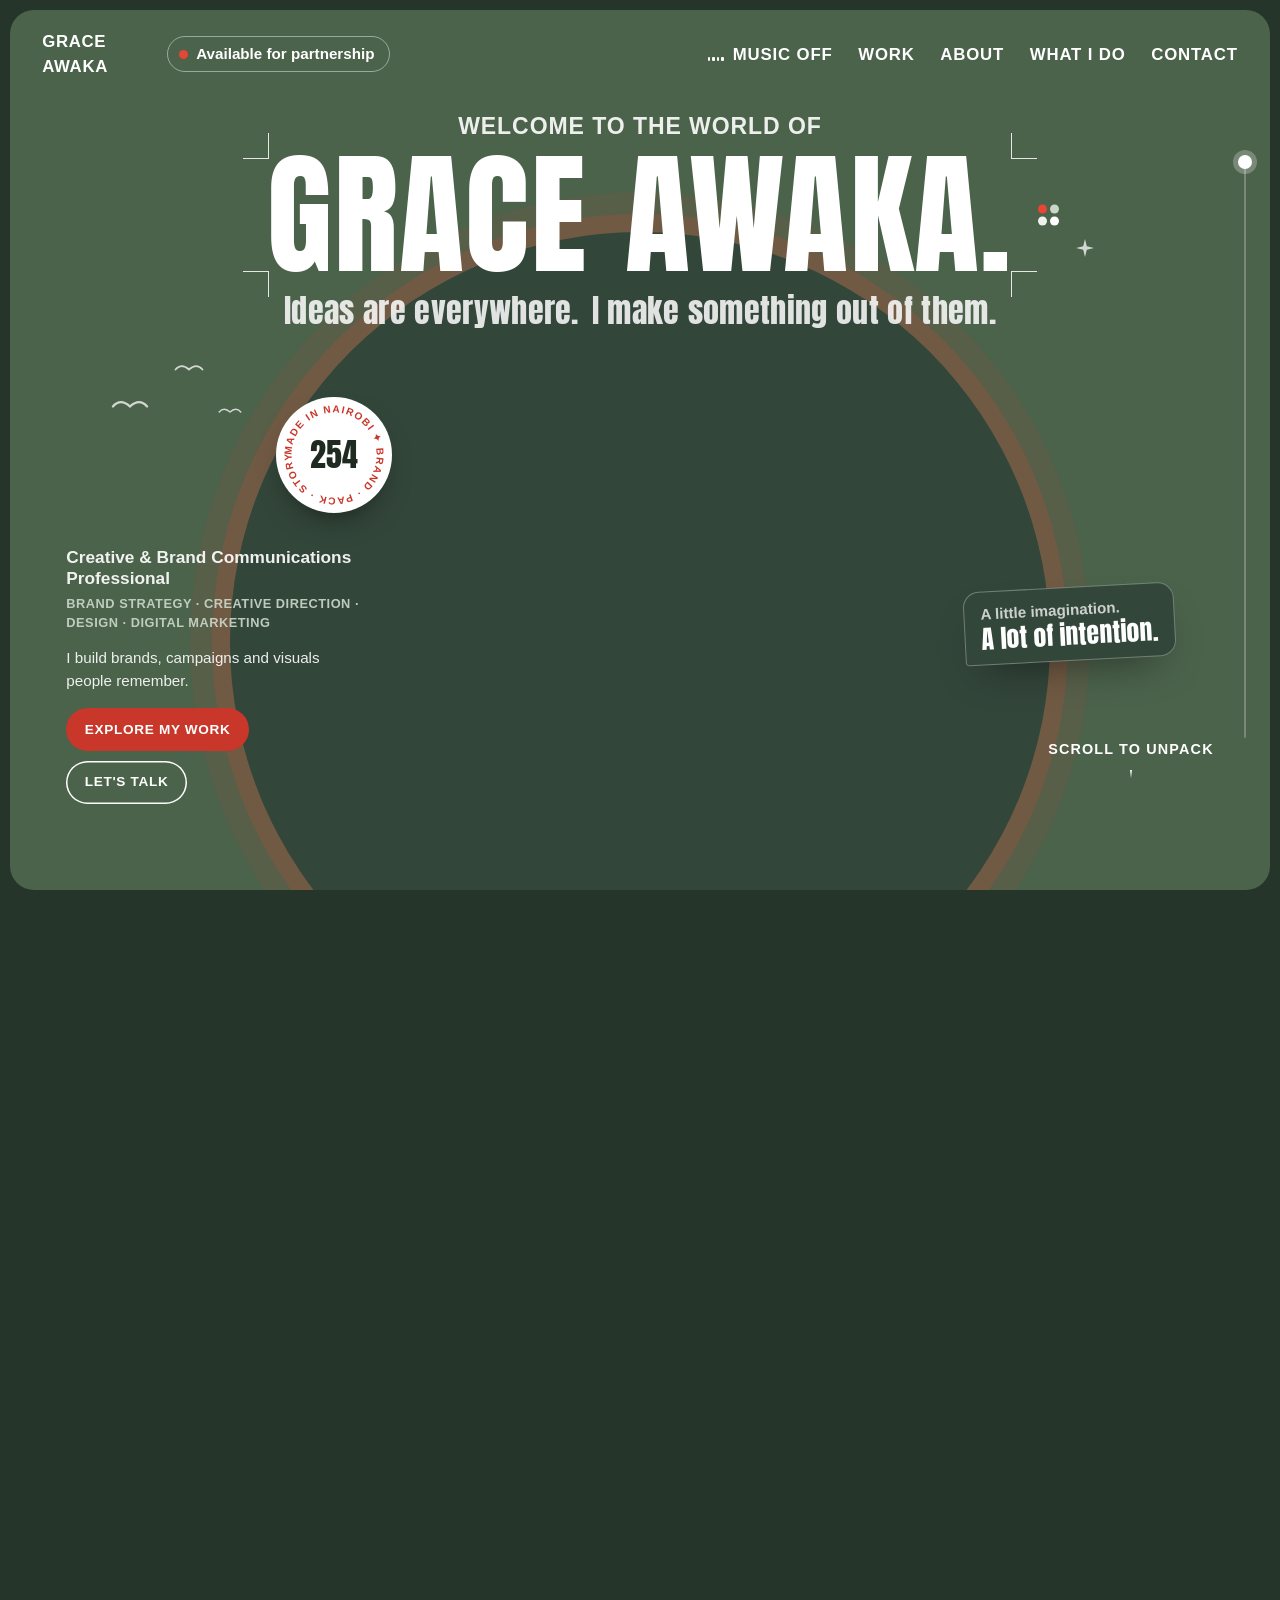
==== commit cc1bd7eb: "v9: green 2411U / orange 2347U / white palette, redesigned Hello, Thinking and Process sections, mot" ====
--- a/index.html
+++ b/index.html
@@ -9,7 +9,7 @@
   <meta property="og:description" content="Ideas are everywhere. I make something out of them.">
   <meta property="og:image" content="https://framerusercontent.com/images/nToqo86CpaT30ANDvFVBVNams.png">
   <meta name="twitter:card" content="summary_large_image">
-  <meta name="theme-color" content="#6D2038">
+  <meta name="theme-color" content="#C8372A">
   <link rel="icon" href="assets/favicon.svg" type="image/svg+xml">
   <link rel="apple-touch-icon" href="assets/apple-touch-icon.png">
   <link rel="preload" href="assets/fonts/Anton-400.woff2" as="font" type="font/woff2" crossorigin>
@@ -109,17 +109,21 @@
   </section>
 
   <!-- HELLO -->
-  <section class="layer" id="s-hello" data-scene="hello" aria-label="Introduction">
-    <div class="doodles" aria-hidden="true">
-      <svg class="dd sq q1" viewBox="0 0 60 20"><path d="M2 10 C12 0, 18 20, 30 10 S48 0, 58 10"/></svg>
-      <svg class="dd sq q2" viewBox="0 0 60 20"><path d="M2 10 C12 0, 18 20, 30 10 S48 0, 58 10"/></svg>
-      <svg class="dd star s3" viewBox="0 0 20 20"><path d="M10 0 L12 8 L20 10 L12 12 L10 20 L8 12 L0 10 L8 8Z"/></svg>
-      <svg class="dd circ dc1" viewBox="0 0 20 20"><circle cx="10" cy="10" r="8"/></svg>
-      <svg class="dd circ dc2" viewBox="0 0 20 20"><circle cx="10" cy="10" r="8"/></svg>
-    </div>
-    <h2 class="hi-line amp">Hi, I'm Grace.</h2>
-    <div class="band" aria-hidden="true"><div class="band-track"><span>AMARA</span><span>MIADI</span><span>SO-SOFT</span><span>ACE</span><span>Ashanti-Q</span><span>HACO</span><span>AMARA</span><span>MIADI</span><span>SO-SOFT</span><span>ACE</span><span>Ashanti-Q</span><span>HACO</span></div></div>
-    <p class="cap">A creative mind with a strategic streak. Endlessly curious about how things are made.</p>
+  <section class="layer" id="s-hello" data-scene="hello" aria-labelledby="hello-h">
+    <div class="hello">
+      <p class="sec-tag">Hello</p>
+      <div class="hello-head">
+        <h2 class="hi-line amp" id="hello-h">Hi, I'm Grace.</h2>
+        <img class="hello-sticker" src="assets/images/grace-illustration-sm.webp" alt="" width="480" height="439" aria-hidden="true">
+      </div>
+      <div class="hello-row">
+        <p class="cap">A creative mind with a strategic streak. Endlessly curious about how things are made.</p>
+        <div class="hello-brands">
+          <p class="hb-label">Brands I shape</p>
+          <ul class="hb-list"><li>AMARA</li><li>MIADI</li><li>SO-SOFT</li><li>ACE</li><li>Ashanti-Q</li><li>HACO</li></ul>
+        </div>
+      </div>
+    </div>
   </section>
 
   <!-- STORY -->
@@ -147,8 +151,11 @@
   <!-- THE WAY I THINK -->
   <section class="layer" id="s-beliefs" data-scene="beliefs" aria-label="The way I think">
     <div class="bl-scene bl-a">
-      <p class="bl-hands amp">The way I think</p>
-      <h2 class="bl-years">I design for more than the first impression.</h2>
+      <div class="bl-a-in">
+        <p class="sec-tag bl-hands">The way I think</p>
+        <h2 class="bl-years">I design for more than the <em>first impression.</em></h2>
+        <p class="bl-sub">Four principles behind every brief <i aria-hidden="true">↓</i></p>
+      </div>
     </div>
     <div class="bl-scene bl-b">
       <div class="bl-inner">
@@ -175,17 +182,21 @@
       </div>
     </div>
     <div class="bl-scene bl-c">
-      <p class="c1">A little more about the work</p>
-      <p class="c2 amp">From the first sketch to the final scroll.</p>
-      <div class="c-grid">
-        <div class="c-copy">
-          <p>Brand renovations, launches, packaging systems and digital campaigns.</p>
-          <p>Rough sketch to shelf, screen and conversation.</p>
-        </div>
-        <div class="c-stat"><b class="count" data-to="2.5" data-decimals="1" data-suffix="M+">2.5M+</b><span>views on one AMARA campaign</span></div>
-      </div>
-      <p class="c3">Numbers tell half the story. The thinking behind them tells the rest.</p>
-      <button class="pill" data-go="work">Explore selected projects</button>
+      <div class="pc">
+        <div class="pc-head">
+          <p class="sec-tag c1">A little more about the work</p>
+          <h3 class="c2 amp">From the first sketch to the final scroll.</h3>
+        </div>
+        <div class="c-grid">
+          <div class="c-copy">
+            <p class="c-lead">Brand renovations, launches, packaging systems and digital campaigns.</p>
+            <p>Rough sketch to shelf, screen and conversation.</p>
+            <p class="c3">Numbers tell half the story. The thinking behind them tells the rest.</p>
+            <button class="pill" data-go="work">Explore selected projects</button>
+          </div>
+          <div class="c-stat"><b class="count" data-to="2.5" data-decimals="1" data-suffix="M+">2.5M+</b><span>views on one AMARA campaign</span></div>
+        </div>
+      </div>
     </div>
   </section>
 
@@ -301,5 +312,6 @@
 <script src="js/vendor/ScrollToPlugin.min.js"></script>
 <script src="js/vendor/lenis.min.js"></script>
 <script src="js/lucid.js"></script>
+<script src="js/motion.js"></script>
 </body>
 </html>
--- a/css/lucid.css
+++ b/css/lucid.css
@@ -1,25 +1,25 @@
 /* ==========================================================
    Grace Awaka: "Inside the mind of" scroll journey
-   Palette: Burgundy #6D2038 · Ivory #F4EFE7 · Soft Black #0D3138 · Dusty Rose #E0A3AF · Taupe #B9D0CC · Stone #E6DED2
+   Palette: Burgundy #C8372A · Ivory #FFFFFF · Soft Black #33463A · Dusty Rose #FFB4A3 · Taupe #C9D6C8 · Stone #EEF1EC
    ========================================================== */
 :root {
   /* Burgundy Editorial tokens */
-  --burgundy: #6D2038;
-  --ivory: #F4EFE7;
-  --black: #0D3138;
-  --rose: #E0A3AF;
-  --taupe: #B9D0CC;
-  --stone: #E6DED2;
+  --burgundy: #C8372A;
+  --ivory: #FFFFFF;
+  --black: #33463A;
+  --rose: #FFB4A3;
+  --taupe: #C9D6C8;
+  --stone: #EEF1EC;
   --white: #FFFFFF;
   /* legacy aliases, remapped to the new palette */
   --bordo: var(--burgundy);
-  --bordo-deep: #4E1628;
+  --bordo-deep: #A82E22;
   --bordo-ink: var(--black);
   --green: var(--black);
-  --green-deep: #082429;
+  --green-deep: #26352A;
   --cream: var(--ivory);
   --cream-2: var(--white);
-  --frame: #082429;
+  --frame: #26352A;
   --fg: var(--ivory);
   --bg: var(--burgundy);
   --display: "Glinken", "Anton", "Impact", "Arial Narrow", sans-serif;
@@ -65,9 +65,9 @@
 .top > * { pointer-events: auto; }
 .brand { display: flex; align-items: center; gap: 1rem; }
 .who { font-weight: 800; text-transform: uppercase; letter-spacing: .04em; font-size: 1.05rem; }
-.status { background: rgba(25, 23, 25, .55); display: inline-flex; align-items: center; gap: .5rem; border: 1.5px solid color-mix(in srgb, currentColor 45%, transparent); border-radius: 99px; padding: .35rem .9rem .35rem .7rem; font-weight: 600; font-size: .95rem; }
-.status i { width: 9px; height: 9px; border-radius: 50%; background: var(--rose); box-shadow: 0 0 0 0 rgba(224,163,175,.7); animation: ping 2.2s infinite; }
-@keyframes ping { 70% { box-shadow: 0 0 0 9px rgba(224,163,175,0); } 100% { box-shadow: 0 0 0 0 rgba(224,163,175,0); } }
+.status { background: rgba(26, 38, 29, .55); display: inline-flex; align-items: center; gap: .5rem; border: 1.5px solid color-mix(in srgb, currentColor 45%, transparent); border-radius: 99px; padding: .35rem .9rem .35rem .7rem; font-weight: 600; font-size: .95rem; }
+.status i { width: 9px; height: 9px; border-radius: 50%; background: var(--rose); box-shadow: 0 0 0 0 rgba(231,69,54,.7); animation: ping 2.2s infinite; }
+@keyframes ping { 70% { box-shadow: 0 0 0 9px rgba(231,69,54,0); } 100% { box-shadow: 0 0 0 0 rgba(231,69,54,0); } }
 .nav { display: flex; align-items: center; gap: clamp(.9rem, 2vw, 2rem); }
 .nav button { font-weight: 800; text-transform: uppercase; letter-spacing: .05em; font-size: 1.05rem; position: relative; }
 .nav button[data-go]::after { content: ""; position: absolute; left: 0; right: 0; bottom: -3px; height: 2px; background: currentColor; transform: scaleX(0); transform-origin: right; transition: transform .35s; }
@@ -113,12 +113,12 @@
 .eye-v .lid { opacity: 0; }
 .eye-v.blink .lid { opacity: 1; }
 .halo { position: absolute; left: 50%; bottom: -18vh; width: min(92vh, calc(130vh - 350px), 980px); aspect-ratio: 1; border-radius: 50%; transform: translateX(-50%); z-index: 1;
-  background: radial-gradient(circle at 50% 40%, #134048 0%, var(--black) 60%, #082429 100%); box-shadow: 0 0 0 18px rgba(224,163,175,.18), 0 0 0 40px rgba(224,163,175,.08); }
+  background: radial-gradient(circle at 50% 40%, #45594A 0%, var(--black) 60%, #26352A 100%); box-shadow: 0 0 0 18px rgba(231,69,54,.18), 0 0 0 40px rgba(231,69,54,.08); }
 .halo::after { content: ""; position: absolute; inset: 0; border-radius: 50%; background: url(../assets/images/paper-grain.png); mix-blend-mode: overlay; opacity: .55; }
 .cursor { position: absolute; left: 0; top: 0; z-index: 6; pointer-events: none; display: flex; align-items: flex-start; gap: 2px; color: var(--cream); }
 .cursor svg { width: 26px; height: 26px; fill: var(--cream); stroke: var(--bordo-ink); stroke-width: 1.4; }
 .cursor b { margin-top: 18px; background: var(--green); color: var(--cream); font-size: .9rem; padding: .1rem .55rem; border-radius: 5px 5px 5px 0; }
-.aisle { position: absolute; left: calc(50% + min(36vh, 400px)); bottom: 26%; z-index: 4; display: flex; flex-direction: column; background: var(--green); color: var(--cream); border: 1.5px solid rgba(244,239,231,.3); padding: .7rem 1rem .8rem; border-radius: 16px 16px 16px 4px; transform: rotate(-3deg); box-shadow: 0 20px 40px -20px rgba(0,0,0,.5); }
+.aisle { position: absolute; left: calc(50% + min(36vh, 400px)); bottom: 26%; z-index: 4; display: flex; flex-direction: column; background: var(--green); color: var(--cream); border: 1.5px solid rgba(255,255,255,.3); padding: .7rem 1rem .8rem; border-radius: 16px 16px 16px 4px; transform: rotate(-3deg); box-shadow: 0 20px 40px -20px rgba(0,0,0,.5); }
 .aisle small { font-weight: 600; font-size: .95rem; opacity: .75; }
 .aisle b { font-family: var(--display); font-weight: 400; font-size: clamp(1.2rem, 1.8vw, 1.7rem); line-height: 1; }
 .hint { position: absolute; right: calc(var(--pad) * 2); bottom: 5rem; z-index: 5; display: flex; flex-direction: column; align-items: center; gap: .6rem; font-weight: 700; text-transform: uppercase; letter-spacing: .08em; font-size: .9rem; }
@@ -271,11 +271,11 @@
 
 /* ---------- green + burgundy pairings ---------- */
 #s-hello::before { content: ""; position: absolute; width: min(70vh, 720px); aspect-ratio: 1; border-radius: 50% 50% 0 0; left: 50%; bottom: 0; transform: translateX(-50%); background: var(--bordo); z-index: 0;
-  box-shadow: 0 0 0 22px rgba(109,32,56,.45), 0 0 0 48px rgba(109,32,56,.2); }
+  box-shadow: 0 0 0 22px rgba(200,55,42,.45), 0 0 0 48px rgba(200,55,42,.2); }
 #s-hello > :not(.band):not(.doodles) { position: relative; z-index: 1; }
 .bl-inner h3 .wd.hl { background: var(--green); padding: 0 .12em; border-radius: .12em; }
 .facts div { background: var(--green); border-top: 0; border-radius: 14px; padding: 1rem 1.1rem; }
-.tools span { background: rgba(13,49,56,.7); border-color: rgba(244,239,231,.5); }
+.tools span { background: rgba(51,70,58,.7); border-color: rgba(255,255,255,.5); }
 #s-contact::before { content: ""; position: absolute; right: -12vw; top: -20vh; width: 60vw; aspect-ratio: 1; border-radius: 50%; background: var(--green); opacity: .9; }
 #s-contact::after { content: ""; position: absolute; left: -10vw; bottom: -30vh; width: 40vw; aspect-ratio: 1; border-radius: 50%; background: var(--bordo); }
 #s-contact > * { position: relative; z-index: 1; }
@@ -347,7 +347,7 @@
 .bl-c .c2 { font-size: clamp(2.4rem, 6vw, 6rem); margin: .6rem 0 1.4rem; }
 .c-grid { display: grid; grid-template-columns: minmax(0, 52ch) auto; gap: clamp(1.5rem, 4vw, 4rem); align-items: center; text-align: left; max-width: 1050px; }
 .c-copy p { margin: 0 0 .8rem; font-size: clamp(1rem, 1.3vw, 1.2rem); font-weight: 500; }
-.c-stat { width: clamp(170px, 18vw, 240px); aspect-ratio: 1; border-radius: 50%; background: var(--bordo); color: var(--cream); display: flex; flex-direction: column; align-items: center; justify-content: center; text-align: center; padding: 1.2rem; transform: rotate(-6deg); box-shadow: 0 0 0 12px rgba(109,32,56,.3); }
+.c-stat { width: clamp(170px, 18vw, 240px); aspect-ratio: 1; border-radius: 50%; background: var(--bordo); color: var(--cream); display: flex; flex-direction: column; align-items: center; justify-content: center; text-align: center; padding: 1.2rem; transform: rotate(-6deg); box-shadow: 0 0 0 12px rgba(200,55,42,.3); }
 .c-stat b { font-family: var(--display); font-weight: 400; font-size: clamp(2.6rem, 4.6vw, 4.2rem); line-height: 1; }
 .c-stat span { font-weight: 700; font-size: .85rem; text-transform: uppercase; letter-spacing: .04em; margin-top: .3rem; }
 .bl-c .c3 { max-width: 60ch; font-size: clamp(1rem, 1.3vw, 1.2rem); font-weight: 600; margin: 1.2rem auto 1.2rem; }
@@ -362,7 +362,7 @@
 #s-explore { color: var(--cream); justify-content: center; align-items: flex-start; padding-left: 0; padding-right: 0; }
 .xp .cover { --c: var(--bordo); }
 .xp .proj:nth-child(odd) .cover { --c: var(--bordo) !important; }
-.xp .proj:nth-child(even) .cover { --c: #134048 !important; }
+.xp .proj:nth-child(even) .cover { --c: #45594A !important; }
 .xcard .cover { border-radius: 18px 18px 18px 60px; }
 .xcard:nth-child(even) .cover { border-radius: 60px 18px 18px 18px; }
 .xsticker { position: absolute; right: 12px; top: 12px; width: 52px; height: 52px; border-radius: 50%; background: var(--cream); color: var(--bordo); display: grid; place-items: center; font-family: var(--display); font-size: 1.3rem; transform: rotate(-10deg); transition: transform .5s var(--ease); }
@@ -469,29 +469,29 @@
 .impact-head .eyebrow { color: var(--rose); opacity: 1; }
 .impact-head h2 { font-size: clamp(2.2rem, 4.2vw, 4.2rem); line-height: 1; margin: 0 0 1rem; }
 .impact-head h2 em { font-style: normal; color: var(--rose); display: block; }
-.impact-head p:last-child { margin: 0; color: rgba(244,239,231,.72); font-size: clamp(.98rem, 1.15vw, 1.1rem); max-width: 38ch; }
+.impact-head p:last-child { margin: 0; color: rgba(255,255,255,.72); font-size: clamp(.98rem, 1.15vw, 1.1rem); max-width: 38ch; }
 .impact-grid { display: grid; grid-template-columns: 1.25fr 1fr 1fr; grid-template-rows: auto 1fr 1fr; gap: 12px; }
-.impact-label { margin: 0; font-size: .72rem; letter-spacing: .14em; text-transform: uppercase; font-weight: 600; color: rgba(244,239,231,.55); display: flex; align-items: center; gap: .6rem; }
-.impact-label::after { content: ""; flex: 1; height: 1px; background: rgba(244,239,231,.18); }
+.impact-label { margin: 0; font-size: .72rem; letter-spacing: .14em; text-transform: uppercase; font-weight: 600; color: rgba(255,255,255,.55); display: flex; align-items: center; gap: .6rem; }
+.impact-label::after { content: ""; flex: 1; height: 1px; background: rgba(255,255,255,.18); }
 .il-perf { grid-column: 1 / 3; } .il-exp { grid-column: 3; }
-.metric { position: relative; display: flex; flex-direction: column; gap: .35rem; padding: clamp(1rem, 1.6vw, 1.5rem); border-radius: 18px; text-decoration: none; color: var(--ivory); background: #0F363D; border: 1px solid rgba(244,239,231,.08); overflow: hidden; transition: translate .35s cubic-bezier(.16,1,.3,1), background-color .35s, border-color .35s; }
+.metric { position: relative; display: flex; flex-direction: column; gap: .35rem; padding: clamp(1rem, 1.6vw, 1.5rem); border-radius: 18px; text-decoration: none; color: var(--ivory); background: #3E5340; border: 1px solid rgba(255,255,255,.08); overflow: hidden; transition: translate .35s cubic-bezier(.16,1,.3,1), background-color .35s, border-color .35s; }
 .metric b { font-family: var(--display); font-weight: 500; font-size: clamp(2rem, 3.4vw, 3.4rem); line-height: 1; letter-spacing: -.03em; white-space: nowrap; margin-top: auto; }
-.metric-k { font-size: .78rem; letter-spacing: .08em; text-transform: uppercase; font-weight: 600; color: rgba(244,239,231,.6); }
-.metric-d { font-size: .92rem; line-height: 1.4; color: rgba(244,239,231,.78); }
+.metric-k { font-size: .78rem; letter-spacing: .08em; text-transform: uppercase; font-weight: 600; color: rgba(255,255,255,.6); }
+.metric-d { font-size: .92rem; line-height: 1.4; color: rgba(255,255,255,.78); }
 .metric-cta { margin-top: .6rem; font-size: .85rem; font-weight: 600; color: var(--rose); display: inline-flex; gap: .4rem; }
 .metric-cta i { font-style: normal; transition: translate .3s; }
-a.metric:hover, a.metric:focus-visible { translate: 0 -4px; border-color: rgba(224,163,175,.6); }
+a.metric:hover, a.metric:focus-visible { translate: 0 -4px; border-color: rgba(231,69,54,.6); }
 a.metric:hover .metric-cta i { translate: 4px 0; }
 .metric--feature { grid-column: 1; grid-row: 2 / 4; background: var(--burgundy); border-color: transparent; }
 .metric--feature b { font-size: clamp(2.8rem, 5vw, 5rem); }
-.metric--feature .metric-k, .metric--feature .metric-d { color: rgba(244,239,231,.85); }
+.metric--feature .metric-k, .metric--feature .metric-d { color: rgba(255,255,255,.85); }
 .metric--feature .metric-cta { color: var(--ivory); }
-.metric--feature::before { content: ""; position: absolute; right: -40px; top: -40px; width: 160px; height: 160px; border-radius: 50%; border: 1px solid rgba(244,239,231,.2); box-shadow: 0 0 0 26px rgba(244,239,231,.04), 0 0 0 54px rgba(244,239,231,.03); }
-a.metric--feature:hover { background: #7A2541; }
+.metric--feature::before { content: ""; position: absolute; right: -40px; top: -40px; width: 160px; height: 160px; border-radius: 50%; border: 1px solid rgba(255,255,255,.2); box-shadow: 0 0 0 26px rgba(255,255,255,.04), 0 0 0 54px rgba(255,255,255,.03); }
+a.metric--feature:hover { background: #B5301F; }
 .metric--perf { grid-column: 2; grid-row: 2 / 4; }
 .metric--perf b { color: var(--ivory); }
 .metric--perf::after { content: ""; position: absolute; left: 0; bottom: 0; height: 3px; width: 100%; background: linear-gradient(90deg, var(--rose), transparent); }
-.metric--exp { grid-column: 3; background: transparent; border-color: rgba(244,239,231,.14); }
+.metric--exp { grid-column: 3; background: transparent; border-color: rgba(255,255,255,.14); }
 .metric--exp b { color: var(--taupe); font-size: clamp(1.8rem, 2.8vw, 2.8rem); }
 @media (max-width: 1100px) { .impact { grid-template-columns: 1fr; } }
 @media (max-width: 820px) {
@@ -511,7 +511,7 @@
 #s-hello { color: var(--black); }
 #s-hello::before { background: var(--stone); }
 .hi-line { color: var(--black); }
-#s-hello .cap { color: rgba(13,49,56,.75); }
+#s-hello .cap { color: rgba(51,70,58,.75); }
 .band { background: var(--burgundy); color: var(--ivory); }
 .band span::after { color: var(--rose); }
 #s-story { color: var(--black); }
@@ -539,5 +539,5 @@
 #s-about .pill.ghost { background: transparent; color: var(--black); box-shadow: inset 0 0 0 1.5px var(--black); }
 .contact-kick { background: var(--burgundy); }
 .metric--perf b { font-size: clamp(1.7rem, 2.5vw, 2.6rem); }
-.c-stat { box-shadow: 0 0 0 12px rgba(109,32,56,.35); }
-#s-contact::before { background: #0F363D; } #s-contact::after { background: var(--burgundy); }
+.c-stat { box-shadow: 0 0 0 12px rgba(200,55,42,.35); }
+#s-contact::before { background: #3E5340; } #s-contact::after { background: var(--burgundy); }
--- a/css/v8.css
+++ b/css/v8.css
@@ -4,15 +4,21 @@
    Headlines: Glinken when licensed, Anton (OFL) until then.
    ========================================================== */
 :root {
-  --petrol: #0D3138;
-  --petrol-deep: #082429;
-  --petrol-mid: #1D4A52;
-  --petrol-mist: #B9D0CC;
-  --bur: #6D2038;
-  --bur-deep: #4E1628;
-  --bur-tint: #E0A3AF;
-  --off: #F4EFE7;
-  --off-2: #E6DED2;
+  --petrol: #33463A;
+  --g: #4B624B;          /* PANTONE 2411 U */
+  --g-deep: #33463A;
+  --g-ink: #1F2B21;
+  --orange: #E74536;     /* PANTONE 2347 U */
+  --orange-ink: #C8372A;
+  --orange-tint: #FFB4A3;
+  --petrol-deep: #26352A;
+  --petrol-mid: #4B624B;
+  --petrol-mist: #C9D6C8;
+  --bur: #C8372A;
+  --bur-deep: #A82E22;
+  --bur-tint: #FFB4A3;
+  --off: #FFFFFF;
+  --off-2: #EEF1EC;
   --sans: "Inter", "Helvetica Neue", Arial, sans-serif;
 }
 .sr { position: absolute; width: 1px; height: 1px; overflow: hidden; clip: rect(0 0 0 0); white-space: nowrap; }
@@ -55,7 +61,7 @@
 .loader-art {
   width: min(56vw, 260px); aspect-ratio: 1; border-radius: 50%; overflow: hidden; border: 5px solid var(--off);
   clip-path: circle(0% at 50% 60%); transition: clip-path 1.1s cubic-bezier(.16, 1, .3, 1);
-  box-shadow: 0 30px 60px -20px rgba(8, 36, 41, .6);
+  box-shadow: 0 30px 60px -20px rgba(26, 38, 29, .6);
 }
 .loader-art img { width: 100%; height: 100%; object-fit: cover; object-position: 50% 16%; transform: scale(1.2); transition: transform 1.8s cubic-bezier(.16, 1, .3, 1); }
 .loader.go .loader-art { clip-path: circle(75% at 50% 50%); }
@@ -74,17 +80,17 @@
   position: relative; width: 100%; max-width: 420px; margin: 0 auto;
   background: var(--off); color: var(--petrol); border-radius: 22px;
   padding: 2.1rem 1.4rem 1.1rem; text-align: left; font-family: var(--sans);
-  box-shadow: 0 34px 60px -30px rgba(8, 36, 41, .75), 0 2px 0 rgba(255, 255, 255, .6) inset;
-}
-.now-pass::before { content: ""; position: absolute; top: 12px; left: 50%; width: 56px; height: 9px; border-radius: 99px; transform: translateX(-50%); background: rgba(13, 49, 56, .18); box-shadow: inset 0 2px 2px rgba(13, 49, 56, .25); }
-.np-clip { position: absolute; top: -26px; left: 50%; width: 40px; height: 40px; transform: translateX(-50%); border-radius: 10px 10px 14px 14px; background: linear-gradient(#D7E2E0, #93ADA9); box-shadow: inset 0 -3px 0 rgba(0, 0, 0, .15); }
-.np-clip::after { content: ""; position: absolute; left: 50%; bottom: 7px; width: 14px; height: 14px; transform: translateX(-50%); border-radius: 50%; border: 3px solid rgba(13, 49, 56, .45); }
+  box-shadow: 0 34px 60px -30px rgba(26, 38, 29, .75), 0 2px 0 rgba(255, 255, 255, .6) inset;
+}
+.now-pass::before { content: ""; position: absolute; top: 12px; left: 50%; width: 56px; height: 9px; border-radius: 99px; transform: translateX(-50%); background: rgba(51, 70, 58, .18); box-shadow: inset 0 2px 2px rgba(51, 70, 58, .25); }
+.np-clip { position: absolute; top: -26px; left: 50%; width: 40px; height: 40px; transform: translateX(-50%); border-radius: 10px 10px 14px 14px; background: linear-gradient(#E4EAE2, #9FB09C); box-shadow: inset 0 -3px 0 rgba(0, 0, 0, .15); }
+.np-clip::after { content: ""; position: absolute; left: 50%; bottom: 7px; width: 14px; height: 14px; transform: translateX(-50%); border-radius: 50%; border: 3px solid rgba(51, 70, 58, .45); }
 .np-head { display: flex; justify-content: space-between; align-items: center; gap: 1rem; margin-bottom: 1rem; }
 .np-live { display: inline-flex; align-items: center; gap: .5rem; background: var(--petrol); color: var(--off); padding: .35rem .8rem; border-radius: 99px; font-size: .74rem; font-weight: 800; text-transform: uppercase; letter-spacing: .12em; }
 .np-live i { width: 8px; height: 8px; border-radius: 50%; background: var(--bur-tint); animation: npPing 2.2s infinite; }
-@keyframes npPing { 0% { box-shadow: 0 0 0 0 rgba(224, 163, 175, .8); } 70%, 100% { box-shadow: 0 0 0 8px rgba(224, 163, 175, 0); } }
+@keyframes npPing { 0% { box-shadow: 0 0 0 0 rgba(231, 69, 54, .8); } 70%, 100% { box-shadow: 0 0 0 8px rgba(231, 69, 54, 0); } }
 .np-logo { width: 84px; color: var(--bur); }
-.np-id { display: flex; align-items: center; gap: 1rem; padding-bottom: 1rem; border-bottom: 2px dashed rgba(13, 49, 56, .22); }
+.np-id { display: flex; align-items: center; gap: 1rem; padding-bottom: 1rem; border-bottom: 2px dashed rgba(51, 70, 58, .22); }
 .np-id img { width: 74px; height: 74px; flex: none; border-radius: 16px; object-fit: cover; object-position: 50% 14%; background: var(--bur); }
 .np-id b { display: block; font-family: var(--display); font-weight: 400; font-size: 1.9rem; line-height: 1; text-transform: uppercase; letter-spacing: .01em; }
 .np-id span { display: block; margin-top: .25rem; font-size: .9rem; font-weight: 600; color: var(--bur); }
@@ -94,9 +100,9 @@
 .np-rows dd { margin: 0; font-size: .96rem; font-weight: 700; line-height: 1.25; }
 .np-wide { grid-column: 1 / -1; }
 .np-chips { list-style: none; display: flex; flex-wrap: wrap; gap: .35rem; margin: .2rem 0 0; padding: 0; }
-.np-chips li { font-size: .8rem; font-weight: 600; padding: .26rem .65rem; border-radius: 99px; border: 1.5px solid rgba(13, 49, 56, .28); }
+.np-chips li { font-size: .8rem; font-weight: 600; padding: .26rem .65rem; border-radius: 99px; border: 1.5px solid rgba(51, 70, 58, .28); }
 .np-open .np-chips li { background: var(--bur); border-color: var(--bur); color: var(--off); }
-.np-foot { display: flex; justify-content: space-between; align-items: center; gap: 1rem; padding-top: .9rem; border-top: 2px dashed rgba(13, 49, 56, .22); font-size: .68rem; font-weight: 800; letter-spacing: .16em; }
+.np-foot { display: flex; justify-content: space-between; align-items: center; gap: 1rem; padding-top: .9rem; border-top: 2px dashed rgba(51, 70, 58, .22); font-size: .68rem; font-weight: 800; letter-spacing: .16em; }
 .np-code { flex: 1; max-width: 150px; height: 26px; background: repeating-linear-gradient(90deg, var(--petrol) 0 2px, transparent 2px 4px, var(--petrol) 4px 7px, transparent 7px 9px, var(--petrol) 9px 10px, transparent 10px 13px); }
 @media (max-width: 400px) {
   .np-rows { grid-template-columns: repeat(2, minmax(0, 1fr)); }
@@ -111,7 +117,7 @@
 .now-copy .now-big { font-family: var(--display); font-size: clamp(1.9rem, 3.4vw, 3rem); line-height: 1.04; max-width: 18ch; }
 .now-copy .now-big em { display: block; font-style: normal; color: var(--bur-tint); }
 .now-hang { position: relative; padding-top: 3rem; }
-.now-hang::before { content: ""; position: absolute; left: 50%; top: -14rem; width: 22px; height: calc(14rem + 3rem - 20px); transform: translateX(-50%); background: var(--petrol); border-left: 2px dashed rgba(244, 239, 231, .3); border-right: 2px dashed rgba(244, 239, 231, .3); border-radius: 0 0 4px 4px; }
+.now-hang::before { content: ""; position: absolute; left: 50%; top: -14rem; width: 22px; height: calc(14rem + 3rem - 20px); transform: translateX(-50%); background: var(--petrol); border-left: 2px dashed rgba(255, 255, 255, .3); border-right: 2px dashed rgba(255, 255, 255, .3); border-radius: 0 0 4px 4px; }
 .now-hang .now-pass { transform-origin: 50% -40px; animation: npSway 7s ease-in-out infinite; }
 @keyframes npSway { 0%, 100% { transform: rotate(-2.2deg); } 50% { transform: rotate(1.6deg); } }
 @media (max-width: 880px) {
@@ -135,7 +141,7 @@
 .footer-cta:hover i { transform: translateX(6px); }
 .footer-top { grid-area: top; width: 46px; height: 46px; border-radius: 50%; border: 0; background: var(--bur); color: var(--off); font-size: 1.15rem; font-weight: 700; cursor: pointer; transition: transform .3s, background .3s; }
 .footer-top:hover { transform: translateY(-4px); background: var(--bur-deep); }
-.footer-nav, .footer-copy { padding-top: 1.2rem; border-top: 1px solid rgba(244, 239, 231, .18); }
+.footer-nav, .footer-copy { padding-top: 1.2rem; border-top: 1px solid rgba(255, 255, 255, .18); }
 .footer-nav { grid-area: nav; display: flex; flex-wrap: wrap; gap: .4rem 1.3rem; }
 .footer-nav a { color: var(--off); text-decoration: none; font-size: .92rem; font-weight: 600; opacity: .85; }
 .footer-nav a:hover { opacity: 1; color: var(--bur-tint); text-decoration: underline; text-underline-offset: 4px; }
@@ -158,13 +164,13 @@
 /* ---------- "What I do": collapsible strips ---------- */
 .strips { display: flex; gap: clamp(6px, .8vw, 12px); width: 100%; height: clamp(360px, 56vh, 560px); text-align: left; font-family: var(--sans); }
 .strip { position: relative; flex: 0 0 clamp(64px, 6.4vw, 92px); min-width: 0; border-radius: 18px; overflow: hidden; background: var(--petrol); color: var(--off);
-  transition: flex-basis .7s cubic-bezier(.65, 0, .35, 1), flex-grow .7s cubic-bezier(.65, 0, .35, 1); box-shadow: 0 24px 40px -30px rgba(8, 36, 41, .8); }
+  transition: flex-basis .7s cubic-bezier(.65, 0, .35, 1), flex-grow .7s cubic-bezier(.65, 0, .35, 1); box-shadow: 0 24px 40px -30px rgba(26, 38, 29, .8); }
 .strip:nth-child(even) { background: var(--bur); }
 .strip.is-open { flex: 1 1 0; }
 .strip-peek { position: absolute; inset: 0; transition: opacity .5s; }
 .strip-peek img { width: 100%; height: 100%; object-fit: cover; filter: saturate(.9); }
-.strip-peek::after { content: ""; position: absolute; inset: 0; background: linear-gradient(180deg, rgba(8, 36, 41, .15), rgba(8, 36, 41, .55)); }
-.strip:nth-child(even) .strip-peek::after { background: linear-gradient(180deg, rgba(78, 22, 40, .15), rgba(78, 22, 40, .6)); }
+.strip-peek::after { content: ""; position: absolute; inset: 0; background: linear-gradient(180deg, rgba(26, 38, 29, .15), rgba(26, 38, 29, .55)); }
+.strip:nth-child(even) .strip-peek::after { background: linear-gradient(180deg, rgba(168, 46, 34, .15), rgba(168, 46, 34, .6)); }
 .strip.is-open .strip-peek { opacity: 0; }
 .strip-h { margin: 0; font: inherit; }
 .strip-tab {
@@ -172,7 +178,7 @@
   writing-mode: vertical-rl; rotate: 180deg; display: flex; align-items: center; gap: .7rem;
   background: var(--off); color: var(--petrol); border: 0; border-radius: 99px; padding: 1rem .5rem; cursor: pointer;
   font: 700 .8rem/1 var(--sans); text-transform: uppercase; letter-spacing: .08em; white-space: nowrap; max-height: calc(100% - 24px);
-  transition: opacity .3s, background .3s; box-shadow: 0 8px 18px -10px rgba(8, 36, 41, .6);
+  transition: opacity .3s, background .3s; box-shadow: 0 8px 18px -10px rgba(26, 38, 29, .6);
 }
 .strip-tab:hover { background: #fff; }
 .strip-n { color: var(--bur); font-weight: 800; }
@@ -187,9 +193,9 @@
 .strip-title { margin: 0; font-family: var(--display); font-size: clamp(1.7rem, 2.6vw, 2.6rem); line-height: 1; text-transform: uppercase; letter-spacing: .01em; }
 .strip-text { margin: 0; font-size: clamp(.98rem, 1.1vw, 1.1rem); line-height: 1.45; font-weight: 500; max-width: 34ch; }
 .strip-tags { list-style: none; display: flex; flex-wrap: wrap; gap: .35rem; margin: auto 0 0; padding: 0; }
-.strip-tags li { font-size: .8rem; font-weight: 600; padding: .28rem .7rem; border-radius: 99px; border: 1.5px solid rgba(13, 49, 56, .3); }
+.strip-tags li { font-size: .8rem; font-weight: 600; padding: .28rem .7rem; border-radius: 99px; border: 1.5px solid rgba(51, 70, 58, .3); }
 .strip-media { display: grid; grid-template-columns: repeat(3, minmax(0, 1fr)); gap: 10px; min-width: 0; }
-.strip-media img { width: 100%; height: 100%; object-fit: cover; border-radius: 12px; background: rgba(244, 239, 231, .12); }
+.strip-media img { width: 100%; height: 100%; object-fit: cover; border-radius: 12px; background: rgba(255, 255, 255, .12); }
 .strip-media img:nth-child(odd) { height: calc(100% - 28px); align-self: start; }
 .strip-media img:nth-child(2) { height: calc(100% - 28px); align-self: end; }
 .strip.is-open .strip-media img { animation: stripRise .7s cubic-bezier(.16, 1, .3, 1) both; }
@@ -260,7 +266,260 @@
 }
 /* Grace's illustration replaces the old mascots */
 .page-head { position: relative; }
-.page-head > .head-art { position: absolute; right: var(--pad); bottom: clamp(1.5rem, 4vw, 3rem); width: clamp(96px, 13vw, 190px); height: auto; aspect-ratio: 1; object-fit: cover; object-position: 50% 15%; border-radius: 50%; border: 4px solid var(--off); box-shadow: 0 20px 40px -20px rgba(8, 36, 41, .7); rotate: -4deg; }
+.page-head > .head-art { position: absolute; right: var(--pad); bottom: clamp(1.5rem, 4vw, 3rem); width: clamp(96px, 13vw, 190px); height: auto; aspect-ratio: 1; object-fit: cover; object-position: 50% 15%; border-radius: 50%; border: 4px solid var(--off); box-shadow: 0 20px 40px -20px rgba(26, 38, 29, .7); rotate: -4deg; }
 .form-done .head-art { width: 140px; height: 140px; object-fit: cover; object-position: 50% 15%; border-radius: 50%; margin: 0 auto 1.2rem; border: 4px solid var(--bur); }
 @media (max-width: 700px) { .page-head > .head-art { width: 78px; bottom: 1.2rem; } }
 .chip { text-align: left; }
+
+/* ---------- Work grid: lead card widens so rows never end on an orphan ---------- */
+@media (min-width: 1101px) {
+  .grid:not(.grid--feature) .card.is-wide { grid-column: span 8; }
+  .grid:not(.grid--feature) .card.is-wide .card-media { aspect-ratio: 16 / 10; }
+  .grid:not(.grid--feature) .card.is-full { grid-column: 1 / -1; }
+  .grid:not(.grid--feature) .card.is-full .card-media { aspect-ratio: 21 / 9; }
+  .card.is-wide .card-info h3, .card.is-full .card-info h3 { font-size: clamp(2rem, 3.2vw, 3rem); }
+}
+.card-info h3 { letter-spacing: .005em; line-height: 1; }
+.card-info p { margin-top: .4rem; font-size: .98rem; }
+
+/* ---------- project page head ---------- */
+.p-eyebrow { display: flex; flex-wrap: wrap; gap: .3rem .9rem; margin: 1.6rem 0 .8rem; font: 700 .78rem/1.2 var(--sans); text-transform: uppercase; letter-spacing: .14em; color: var(--bur); }
+.p-hero.dark .p-eyebrow { color: var(--bur-tint); }
+.p-eyebrow span + span::before { content: "·"; margin-right: .9rem; opacity: .6; }
+.p-hero h1 { font-size: clamp(3rem, 8.4vw, 8rem); line-height: .95; max-width: 14ch; }
+.p-hero .lede { max-width: 46ch; }
+.facts h2 { font-weight: 600; letter-spacing: -.01em; }
+.facts .made { display: none; }
+.p-cover { border-radius: var(--radius); }
+.p-hero + .section { padding-top: clamp(3.5rem, 7vw, 6rem); }
+.story h2 { font-size: clamp(2rem, 3.2vw, 2.8rem); margin-bottom: .6rem; }
+.story p { font-size: clamp(1.08rem, 1.3vw, 1.22rem); line-height: 1.55; max-width: 52ch; }
+.story section + section { margin-top: 2.2rem; }
+
+/* ---------- mobile detail pass: inner pages ---------- */
+.card img[data-slug="haco-website"] { object-position: left top; }
+@media (max-width: 880px) {
+  #filters { flex-wrap: nowrap; overflow-x: auto; scroll-snap-type: x proximity; margin-inline: calc(var(--pad) * -1); padding: .3rem var(--pad) .9rem; scrollbar-width: none;
+    -webkit-mask-image: linear-gradient(90deg, #000 calc(100% - 2.4rem), transparent); mask-image: linear-gradient(90deg, #000 calc(100% - 2.4rem), transparent); }
+  #filters::-webkit-scrollbar { display: none; }
+  #filters .chip { flex: none; white-space: nowrap; scroll-snap-align: start; }
+  .p-body > .facts { order: 2; }
+  .p-eyebrow { letter-spacing: .1em; gap: .25rem .6rem; }
+  .p-eyebrow span + span::before { margin-right: .6rem; }
+}
+
+/* ---------- laptop range: adapt the pinned journey to any screen ---------- */
+html:not(.flow) .name { font-size: clamp(3rem, min(10.5vw, 15vh), 11rem); }
+html:not(.flow) .me { height: min(66vh, calc(100vh - 360px), 740px); }
+html:not(.flow) .hero-intro { max-width: clamp(24ch, calc(50vw - min(33vh, 360px) - 3rem), 32ch); }
+html:not(.flow) .based-text { font-size: clamp(3rem, min(10vw, 15vh), 10rem); margin-bottom: 32vh; }
+html:not(.flow) .matatu { width: clamp(220px, min(30vw, 44vh), 420px); }
+html:not(.flow) .hi-line { font-size: clamp(3.4rem, min(11vw, 20vh), 11.5rem); }
+html:not(.flow) #s-hello .cap { background: var(--off); padding: .45rem 1.1rem; border-radius: 14px; position: relative; z-index: 3; }
+html:not(.flow) .bl-years { font-size: clamp(4rem, min(16vw, 22vh), 16rem); }
+html:not(.flow) .contact h2 { font-size: clamp(3rem, min(8.4vw, 14vh), 8.4rem); }
+.proj p { display: -webkit-box; -webkit-line-clamp: 3; -webkit-box-orient: vertical; overflow: hidden; }
+@media (max-width: 1100px) and (min-width: 821px) {
+  .hero-intro .disciplines { display: none; }
+  .nav { gap: 1.1rem; }
+  .nav button { font-size: .92rem; }
+  .status { font-size: .82rem; }
+}
+@media (max-height: 820px) and (min-width: 821px) {
+  .proj p { -webkit-line-clamp: 2; }
+  #s-about .now-pass { max-width: 360px; padding: 1.7rem 1.2rem .9rem; }
+  #s-about .np-id { padding-bottom: .7rem; }
+  #s-about .np-id img { width: 56px; height: 56px; }
+  #s-about .np-id b { font-size: 1.5rem; }
+  #s-about .np-rows { margin: .7rem 0; gap: .6rem .7rem; }
+  #s-about .np-rows > div:nth-child(4) { display: none; }
+  #s-about .np-foot { display: none; }
+  .strips { height: clamp(320px, 54vh, 520px); }
+  .strip-media { grid-template-columns: repeat(2, minmax(0, 1fr)); }
+  .strip-media img:nth-child(3) { display: none; }
+}
+@media (max-height: 700px) and (min-width: 821px) {
+  .proj p { display: none; }
+  .hero-intro .disciplines { display: none; }
+}
+@media (min-width: 1800px) {
+  .strips { height: min(58vh, 640px); }
+  .now-pass { max-width: 460px; }
+}
+html:not(.flow) #s-hello .cap { color: var(--petrol); opacity: 1; }
+#s-about .more { align-items: center; }
+html.flow #s-hello .doodles, html.flow #s-story .doodles { display: none; }
+
+/* ==========================================================
+   v9 · Green 2411 U · Orange 2347 U · White
+   ========================================================== */
+/* consistent section eyebrow: a short orange rule + small caps */
+.sec-tag, .eyebrow, .do-small, .based-kick, .impact-head .eyebrow {
+  display: inline-flex; align-items: center; gap: .7rem; margin: 0 0 1rem;
+  font: 700 .8rem/1 var(--sans) !important; text-transform: uppercase; letter-spacing: .18em; opacity: 1 !important;
+}
+.sec-tag::before, .eyebrow::before, .do-small::before, .based-kick::before { content: ""; width: 28px; height: 2px; background: var(--orange); border-radius: 2px; flex: none; }
+.do-small .ch, .sec-tag .ch { transform: none !important; font-style: normal !important; }
+
+/* weight contrast: condensed display headlines, light Inter for leads, heavy small caps for labels */
+.cap, .story-lead, .c-lead, .lede, .contact-sub, .strip-text, .impact-head p, .work-head p:not(.eyebrow):not(.work-more), .about-copy p:not(.about-big) { font-weight: 300; }
+.hero-intro .role { font-weight: 700; }
+.metric-k, .np-rows dt, .hb-label, .tag, .strip-n { font-weight: 800; }
+b, strong { font-weight: 700; }
+
+/* ---------- Hello: editorial introduction ---------- */
+#s-hello::before, #s-hello .band, #s-hello .doodles { display: none !important; }
+#s-hello { justify-content: center; }
+.hello { width: min(1180px, 100%); text-align: left; position: relative; }
+.hello-head { position: relative; display: inline-block; }
+#s-hello .hi-line { text-align: left; color: var(--g-ink); line-height: .92; }
+.hello-sticker { position: absolute; right: -0.6em; top: -.5em; width: clamp(84px, 9vw, 138px); aspect-ratio: 1; object-fit: cover; object-position: 50% 14%; border-radius: 50%; border: 4px solid #fff; box-shadow: 0 0 0 3px var(--orange), 0 18px 30px -16px rgba(26, 38, 29, .55); transform: rotate(10deg); font-size: clamp(3.4rem, min(11vw, 20vh), 11.5rem); }
+.hello-row { --rule: 1; position: relative; display: grid; grid-template-columns: 1.1fr .9fr; gap: clamp(1.5rem, 5vw, 5rem); margin-top: clamp(1.6rem, 4vh, 2.8rem); padding-top: clamp(1.2rem, 3vh, 2rem); }
+.hello-row::before { content: ""; position: absolute; left: 0; top: 0; height: 2px; width: 100%; background: var(--g-ink); transform: scaleX(var(--rule)); transform-origin: left; opacity: .85; }
+#s-hello .cap { margin: 0; text-align: left; max-width: 30ch; font-size: clamp(1.25rem, 1.9vw, 1.75rem); line-height: 1.35; color: var(--g-ink); background: none !important; padding: 0 !important; }
+.hb-label { margin: 0 0 .8rem; font-size: .75rem; text-transform: uppercase; letter-spacing: .18em; color: var(--orange-ink); }
+.hb-list { list-style: none; margin: 0; padding: 0; display: flex; flex-wrap: wrap; gap: .1rem .9rem; }
+.hb-list li { font-family: var(--display); font-size: clamp(1.5rem, 2.4vw, 2.3rem); line-height: 1.1; color: var(--g-ink); text-transform: uppercase; letter-spacing: .01em; transition: color .25s; }
+.hb-list li:hover { color: var(--orange); }
+.hb-list li:not(:last-child)::after { content: "/"; margin-left: .9rem; color: var(--orange); font-family: var(--sans); font-weight: 300; }
+@media (max-width: 820px) {
+  .hello-row { grid-template-columns: 1fr; }
+  .hello-sticker { right: -8px; top: -30px; width: 76px; }
+}
+
+/* ---------- The way I think: intro with a clear hierarchy ---------- */
+.bl-a { align-items: center; }
+.bl-a-in { width: min(1180px, 100%); text-align: left; }
+.bl-a .sec-tag { color: #fff; }
+.bl-a .bl-years { font-size: clamp(3rem, min(7.4vw, 13vh), 8rem) !important; line-height: .98; max-width: 16ch; margin: 0; color: #fff; text-align: left; }
+.bl-years em { font-style: normal; color: var(--orange-tint); }
+.bl-years .bm { display: inline-block; overflow: hidden; vertical-align: top; padding-bottom: .06em; margin-bottom: -.06em; }
+.bl-years .bw { display: inline-block; }
+.bl-sub { margin: clamp(1.2rem, 3vh, 2rem) 0 0; font-size: clamp(1.05rem, 1.4vw, 1.3rem); font-weight: 300; display: inline-flex; gap: .6rem; align-items: center; }
+.bl-sub i { font-style: normal; display: inline-grid; place-items: center; width: 2em; height: 2em; border-radius: 50%; border: 1.5px solid currentColor; animation: nudge 1.8s ease-in-out infinite; }
+@keyframes nudge { 50% { transform: translateY(4px); } }
+.bl-inner h3 .wd.hl { background: var(--orange) !important; color: #fff; }
+
+/* ---------- A little more about the work: editorial grid ---------- */
+.bl-c { justify-content: center; }
+.pc { width: min(1180px, 100%); text-align: left; }
+.pc-head { margin-bottom: clamp(1.4rem, 4vh, 2.6rem); }
+.bl-c .c1 { color: #fff; }
+.bl-c .c2 { font-size: clamp(2.4rem, min(5.6vw, 10vh), 6rem) !important; max-width: 18ch; margin: 0 !important; text-align: left; line-height: 1; }
+.bl-c .c-grid { grid-template-columns: minmax(0, 1fr) auto; max-width: none; gap: clamp(2rem, 6vw, 6rem); align-items: end; border-top: 1px solid rgba(255, 255, 255, .25); padding-top: clamp(1.2rem, 3vh, 2rem); }
+.c-copy .c-lead { font-size: clamp(1.3rem, 2vw, 1.9rem); line-height: 1.3; max-width: 30ch; margin-bottom: .8rem; }
+.c-copy p { max-width: 46ch; }
+.bl-c .c3 { margin: 1.4rem 0 1.4rem !important; text-align: left; font-weight: 600; max-width: 40ch; }
+.c-stat { background: var(--orange) !important; color: #fff; box-shadow: 0 0 0 10px rgba(231, 69, 54, .25) !important; width: clamp(160px, min(17vw, 30vh), 230px) !important; }
+#s-beliefs .bl-c .pill { background: #fff; color: var(--g-ink); }
+#s-beliefs .bl-c .pill:hover { background: var(--orange); color: #fff; }
+@media (max-width: 820px) { .bl-c .c-grid { grid-template-columns: 1fr; } .c-stat { margin: 0; } }
+
+/* ---------- name letters (hero) ---------- */
+.name > span { display: inline-block; overflow: hidden; vertical-align: top; padding: 0 .02em .05em; margin-bottom: -.05em; }
+.name .nc { display: inline-block; }
+
+/* ---------- motion states (only when motion.js runs) ---------- */
+.is-mag { transition: translate .15s linear; }
+.pill, .btn, .nav button[data-go], .nav-links a, .footer-top, .footer-cta, .contact .links a, .copy, .p-back, .chip { translate: var(--mx, 0) var(--my, 0); transition: translate .45s cubic-bezier(.16, 1, .3, 1), background .25s, color .25s, box-shadow .25s, transform .3s; }
+.has-depth { transform: perspective(900px) rotateX(var(--rx, 0deg)) rotateY(var(--ry, 0deg)); transition: transform .5s cubic-bezier(.16, 1, .3, 1); will-change: transform; }
+.has-depth::after { content: ""; position: absolute; inset: 0; border-radius: inherit; pointer-events: none; z-index: 3; opacity: 0; transition: opacity .35s;
+  background: radial-gradient(420px circle at var(--lx, 50%) var(--ly, 50%), rgba(255, 255, 255, .22), transparent 45%); }
+.has-depth:hover::after { opacity: 1; }
+.card:hover .card-media.has-depth { transform: perspective(900px) rotateX(var(--rx, 0deg)) rotateY(var(--ry, 0deg)) translateY(-6px); border-radius: var(--radius); }
+.metric.has-depth, .now-pass.has-depth { position: relative; }
+#s-about .now-pass.has-depth { transform: perspective(900px) rotate(1.5deg) rotateX(var(--rx, 0deg)) rotateY(var(--ry, 0deg)); }
+/* parallax images inside frames */
+.motion-on .card-media img, .motion-on .p-cover img, .motion-on .gallery img { transform: translateY(var(--py, 0%)) scale(1.12); transition: transform .2s linear; }
+.motion-on .card:hover .card-media img { transform: translateY(var(--py, 0%)) scale(1.17); transition: transform 1s cubic-bezier(.16, 1, .3, 1); }
+.proj .cover img { width: 112%; max-width: none; margin-left: -6%; }
+/* masked word reveals */
+.kin .km { display: inline-block; overflow: hidden; vertical-align: top; padding-bottom: .08em; margin-bottom: -.08em; }
+.kin .kw { display: inline-block; transform: translateY(105%) rotate(4deg); transition: transform .9s cubic-bezier(.16, 1, .3, 1); transition-delay: calc(var(--i) * 45ms); }
+.kin.is-in .kw { transform: none; }
+/* image reveals */
+.rev { clip-path: inset(100% 0 0 0 round var(--radius, 24px)); transition: clip-path 1s cubic-bezier(.65, 0, .35, 1); }
+.rev.is-in { clip-path: inset(0 0 0 0 round var(--radius, 24px)); }
+.rise { opacity: 0; transform: translateY(28px); transition: opacity .7s ease, transform .8s cubic-bezier(.16, 1, .3, 1); }
+.rise.is-in { opacity: 1; transform: none; }
+.timeline li.rise::before { transform: scale(0); transition: transform .5s .25s cubic-bezier(.34, 1.56, .64, 1); }
+.timeline li.rise.is-in::before { transform: scale(1); }
+/* animated underline for contact + footer links */
+.contact .links a, .footer-nav a, .p-body a:not(.btn) { text-decoration: none; background: linear-gradient(currentColor, currentColor) 0 100% / 0% 2px no-repeat; transition: background-size .35s cubic-bezier(.16, 1, .3, 1), color .25s; padding-bottom: 2px; }
+.contact .links a { background-size: 100% 1.5px; }
+.contact .links a:hover, .footer-nav a:hover, .p-body a:not(.btn):hover { background-size: 100% 2px; background-image: linear-gradient(var(--orange), var(--orange)); }
+.contact .links a:hover { background-size: 100% 3px; }
+@media (prefers-reduced-motion: reduce) {
+  .kin .kw, .rev, .rise { transform: none !important; clip-path: none !important; opacity: 1 !important; transition: none !important; }
+  .bl-sub i { animation: none; }
+}
+
+/* ---------- palette fixes for the green-led system ---------- */
+.pill { background: var(--orange-ink); color: #fff; }
+.pill.ghost { background: transparent; color: currentColor; box-shadow: inset 0 0 0 1.5px currentColor; }
+.pill:hover { background: var(--orange); }
+.btn, .btn.primary { background: var(--orange-ink); color: #fff; }
+.btn:hover { background: var(--orange); }
+.status i, .np-live i { background: var(--orange); }
+.reg b:nth-child(1) { background: var(--orange) !important; }
+.story-num b { color: #fff !important; }
+.story-num b::after { background: var(--orange) !important; opacity: .9; }
+#s-story .story-kick em { background: var(--orange) !important; color: #fff !important; }
+.metric--feature { background: var(--orange-ink) !important; }
+.metric { background: rgba(255, 255, 255, .06) !important; border-color: rgba(255, 255, 255, .14) !important; }
+.impact-head h2 em, .metric-cta, .impact-head .eyebrow { color: var(--orange-tint) !important; }
+.np-open .np-chips li { background: var(--orange-ink); border-color: var(--orange-ink); }
+.np-logo, .np-id span, .strip-n, .strip-num { color: var(--orange-ink); }
+.np-id img, .curtain, .loader { background: var(--g); }
+.loader { background: var(--g) !important; }
+.strip:nth-child(even) { background: var(--g); }
+.strip:nth-child(odd) { background: var(--g-deep); }
+.strip:nth-child(even) .strip-peek::after { background: linear-gradient(180deg, rgba(26, 38, 29, .1), rgba(26, 38, 29, .55)); }
+.strip-dot { background: var(--orange) !important; }
+.footer { background: var(--g-deep) !important; }
+.footer-wave { fill: var(--g-deep); }
+.footer-cta b { color: var(--orange-tint); }
+.footer-top { background: var(--orange-ink); }
+.section--burgundy { background: var(--g) !important; }
+.section--dark { background: var(--g-deep) !important; }
+.page-head:not(.about-collage) { background: var(--g) !important; color: #fff; border-bottom-color: var(--orange) !important; }
+.page-head:not(.about-collage) .mega, .page-head:not(.about-collage) .lede { color: #fff !important; }
+.about-collage { background: var(--g) !important; }
+.p-hero h1, .p-hero.dark h1 { color: var(--g-ink) !important; }
+.p-eyebrow { color: var(--orange-ink); }
+.c-stat .count, .c-stat b { color: #fff; }
+.contact-kick { background: var(--orange) !important; color: #fff !important; }
+#s-contact::before { background: var(--orange) !important; opacity: .95; }
+.halo { background: var(--g-deep) !important; }
+.stamp { color: var(--g-ink); }
+.now-copy .now-big em, .bl-years em { color: var(--orange-tint); }
+.hello-sticker { background: var(--g); }
+.view-bubble { background: var(--orange) !important; color: #fff !important; }
+.xsticker { background: #fff; color: var(--orange-ink); }
+.chip[aria-pressed="true"] { background: var(--g-ink) !important; color: #fff; }
+.tag-live { background: var(--orange-ink) !important; color: #fff !important; }
+.nums div:first-child b { color: var(--orange-tint) !important; }
+/* v9 fixes */
+.stage { background: var(--g); }
+html.flow .stage { background: none; }
+#s-story, #s-work, #s-explore { color: #fff !important; }
+#s-story .story-copy, #s-story .story-num span { color: #fff; }
+#s-work .work-head .work-more a { color: #fff; }
+#s-work .proj .label2 em { color: rgba(255, 255, 255, .7); }
+.sec-tag { display: flex; width: max-content; }
+.hello-sticker { height: auto; }
+.metric.metric--feature { background: var(--orange-ink) !important; border-color: transparent !important; }
+#s-about .more { margin-top: .9rem; }
+#s-contact::before { background: rgba(255, 255, 255, .06) !important; opacity: 1 !important; }
+#s-contact::after { background: var(--orange) !important; width: 30vw; left: -8vw; bottom: -18vh; }
+#s-based .cap { opacity: 1; font-weight: 500; color: #fff; }
+#s-based .based-kick::before { background: #fff; }
+.matatu { filter: drop-shadow(0 10px 14px rgba(26, 38, 29, .3)); }
+.road { background: var(--g-deep); }
+.nav.is-solid { background: rgba(51, 70, 58, .92) !important; }
+.mobile-menu { background: var(--g-deep) !important; }
+@media (max-width: 820px) {
+  .hello-sticker { width: 60px; top: -54px; right: 0; }
+  html.flow .based-text { margin-bottom: 46vh; }
+  html.flow #s-based .cap { bottom: 3%; }
+}
